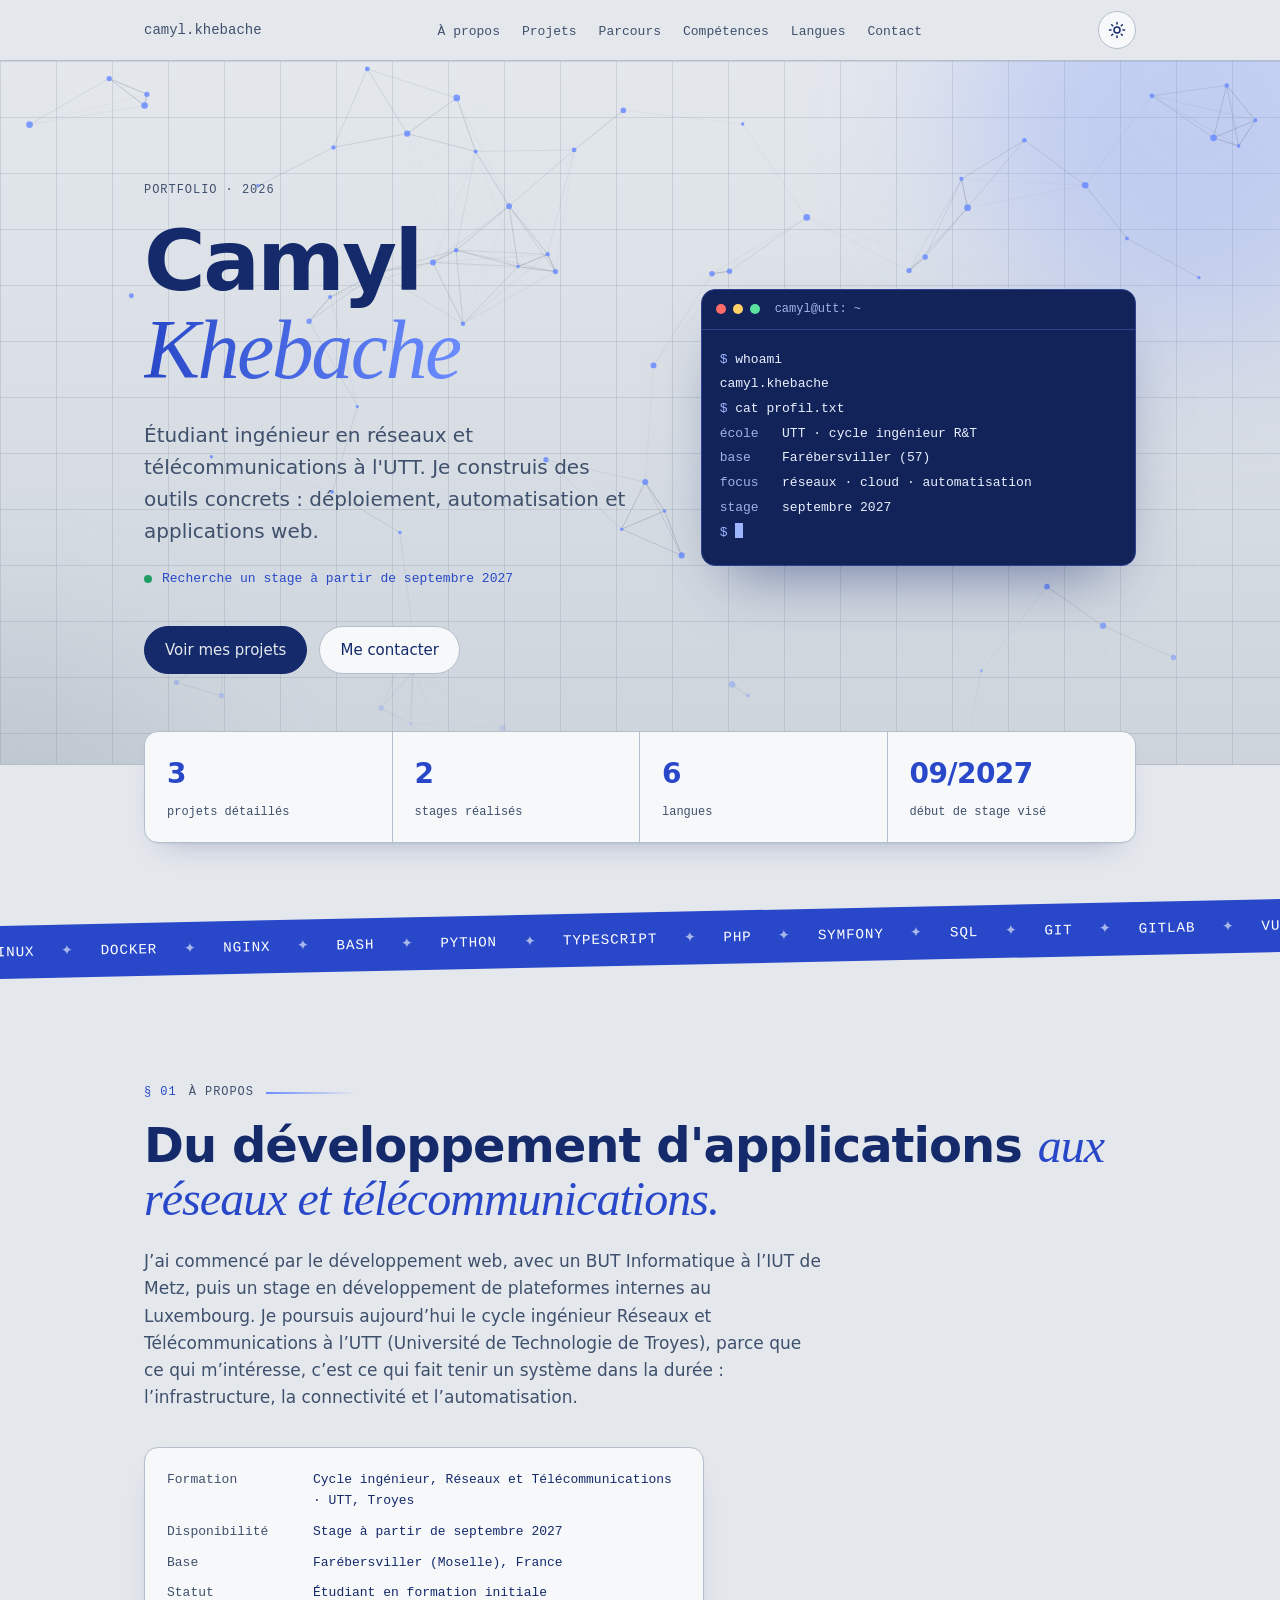
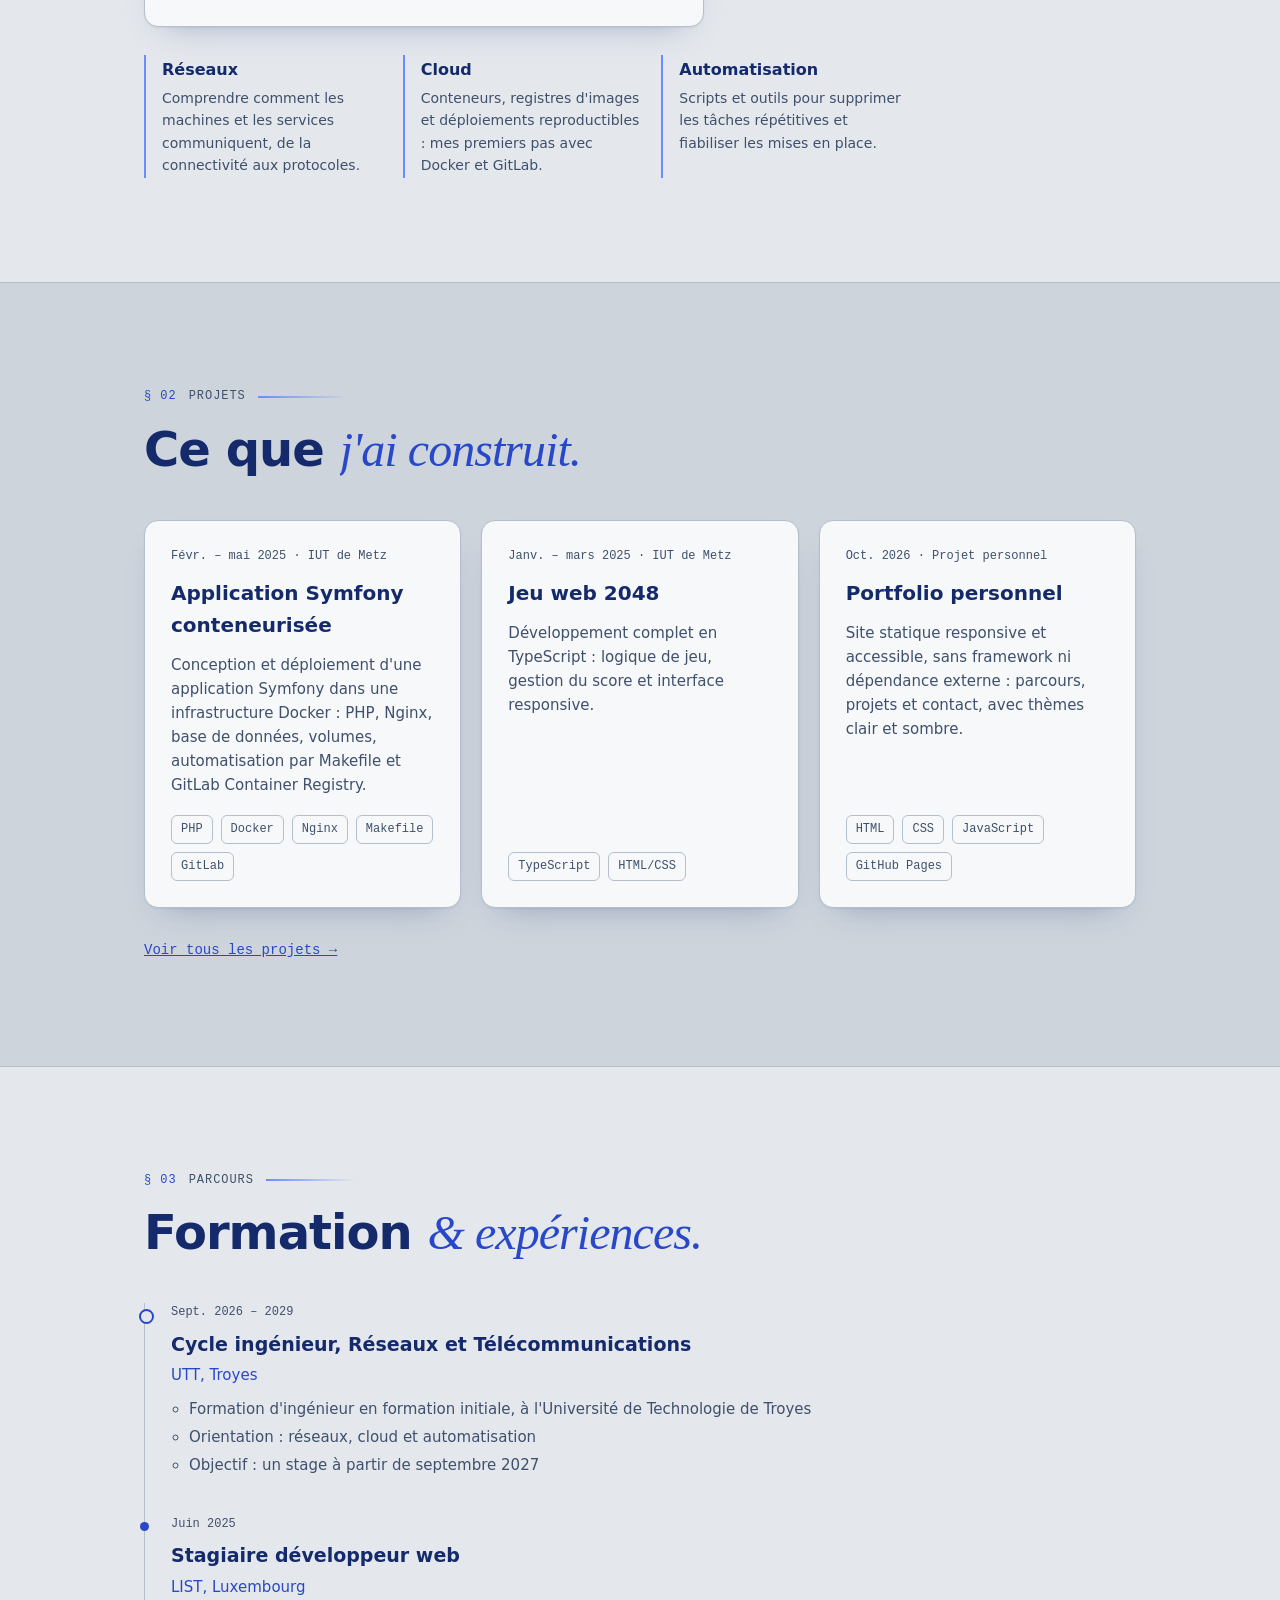
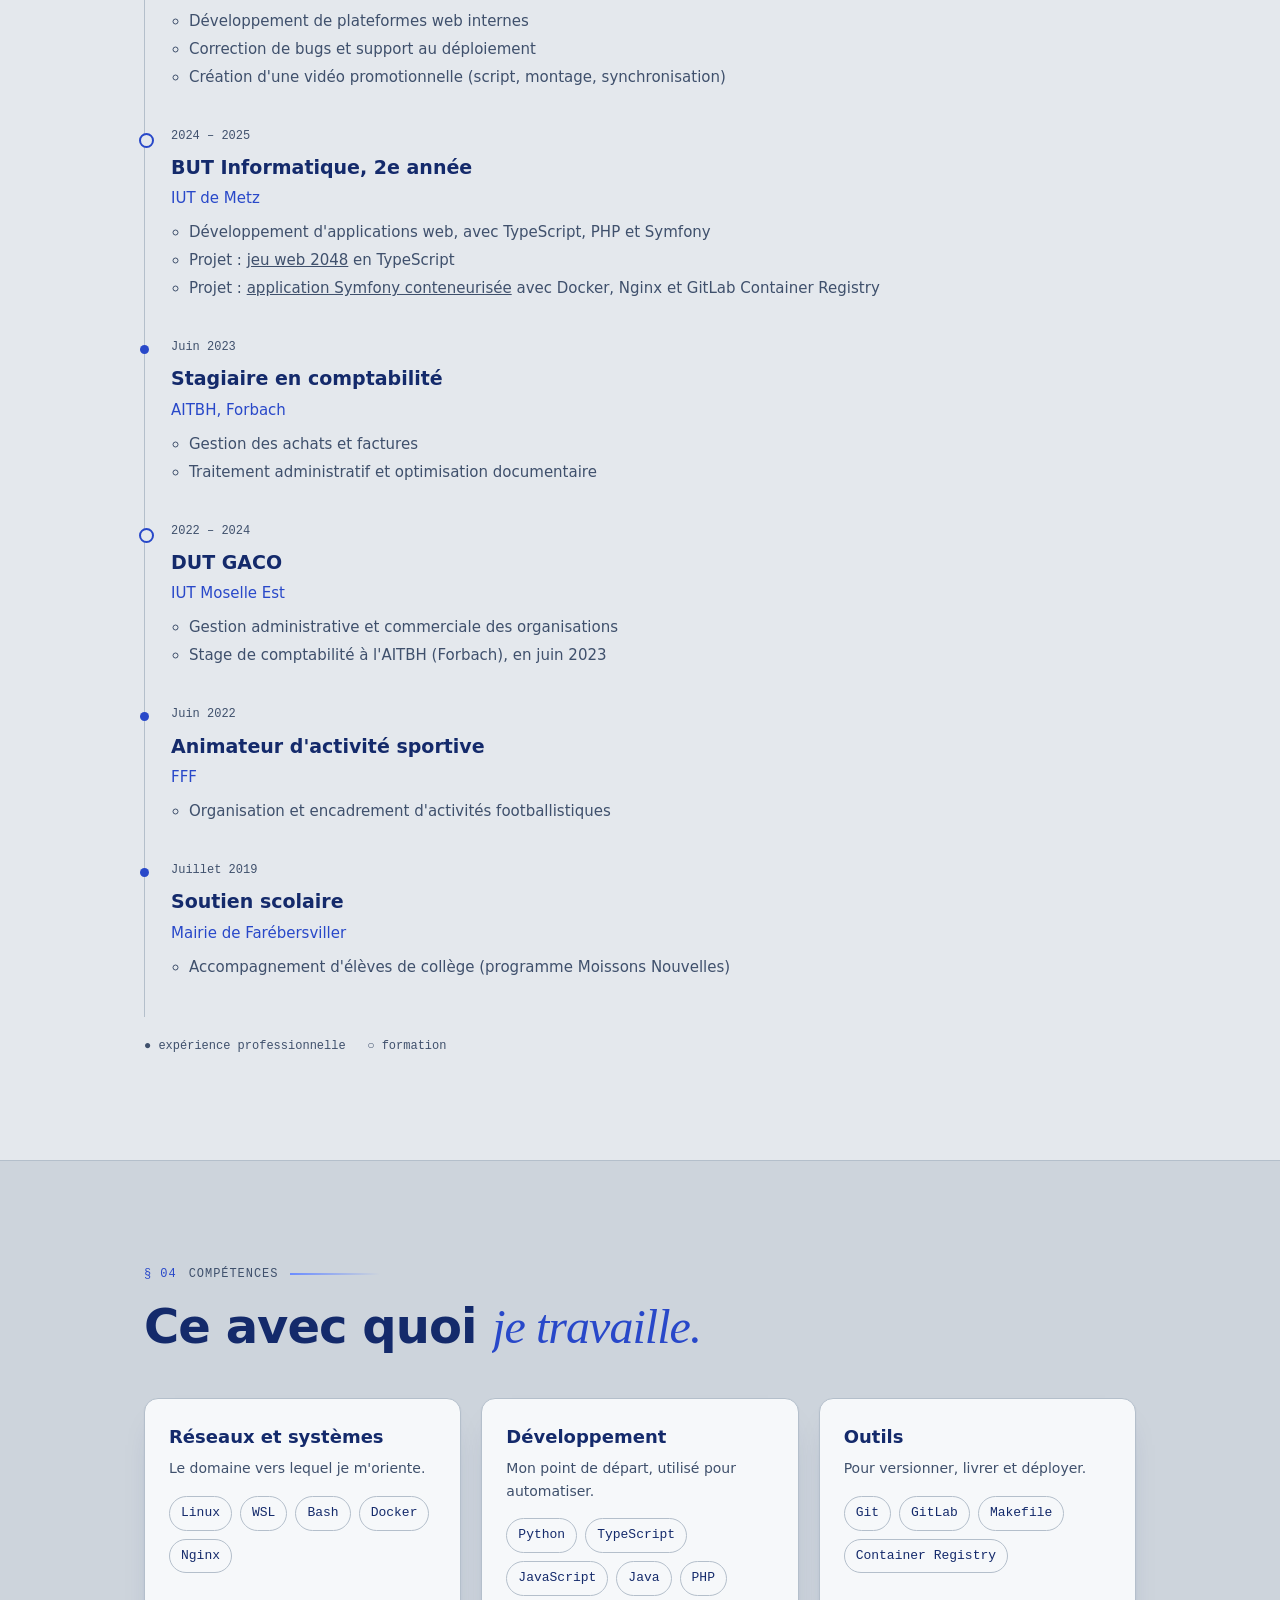
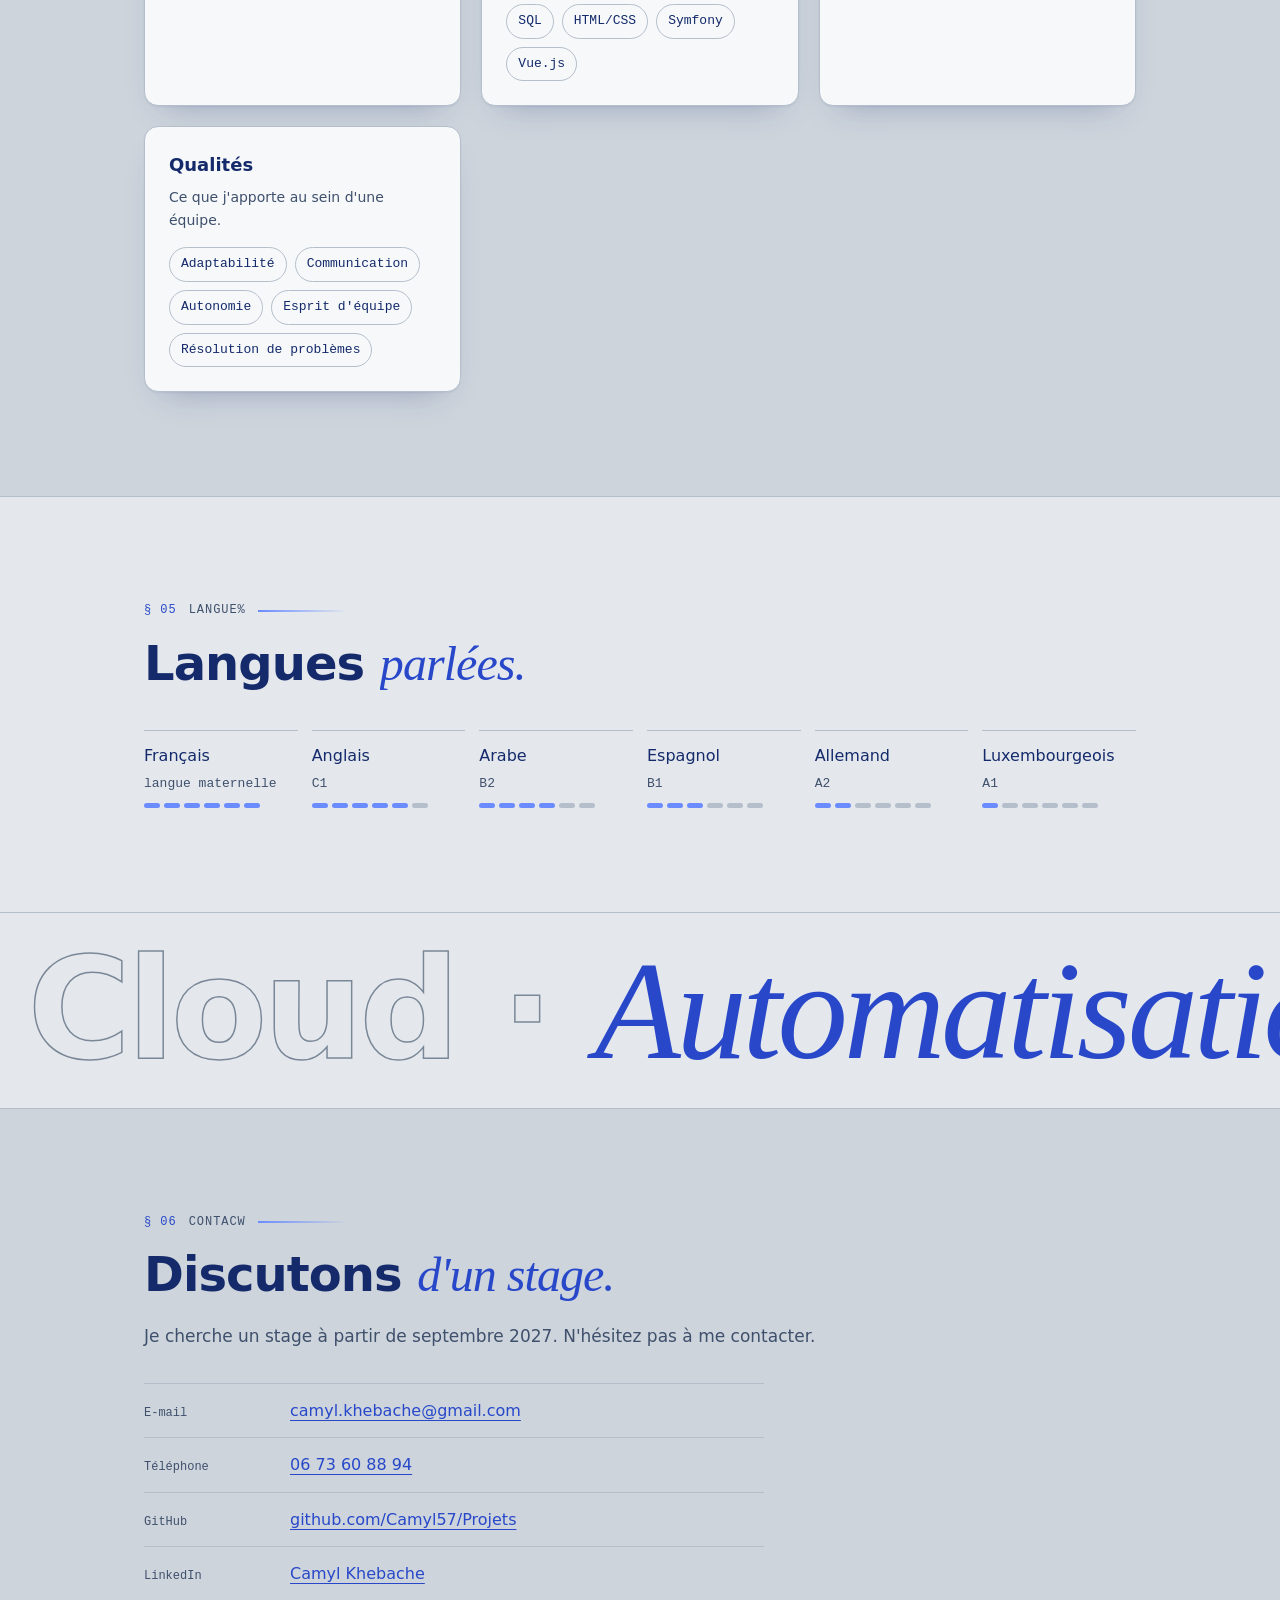
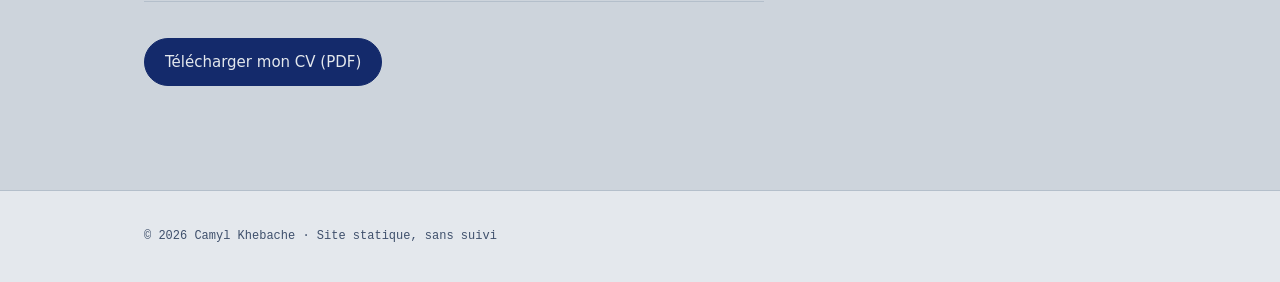
==== index.html @ 24b0dbfe "Frise complète (FFF, soutien scolaire), qualités, intitulé UTT unifié" ====
<!doctype html>
<html lang="fr">
<head>
<meta charset="utf-8">
<meta name="viewport" content="width=device-width, initial-scale=1">
<title>Camyl Khebache · Étudiant ingénieur Réseaux et Télécoms, stage 2027</title>
<meta name="description" content="Camyl Khebache, étudiant en cycle ingénieur Réseaux et Télécommunications à l'UTT (Troyes), ancien BUT Informatique. Projets, parcours et contact. Recherche un stage à partir de septembre 2027.">
<meta name="theme-color" content="#e4e8ed">
<meta name="color-scheme" content="light dark">
<link rel="icon" href="assets/img/favicon.svg" type="image/svg+xml">
<meta property="og:title" content="Camyl Khebache · Étudiant ingénieur Réseaux et Télécoms">
<meta property="og:description" content="Projets, parcours et contact. Recherche un stage à partir de septembre 2027.">
<meta property="og:type" content="website">
<script>try{var t=localStorage.getItem('theme');if(t)document.documentElement.dataset.theme=t}catch(e){}</script>
<link rel="stylesheet" href="assets/css/style.css">
<link rel="stylesheet" href="assets/css/animations.css">
<script src="assets/js/main.js" defer></script>
</head>
<body id="top">
<a class="skip" href="#contenu">Aller au contenu</a>
<div class="progress" aria-hidden="true"></div>

<header class="site-nav">
  <div class="wrap">
    <a class="brand" href="#top">camyl.khebache</a>
    <nav aria-label="Navigation principale">
      <ul class="menu" id="menu">
        <li><a href="#apropos">À propos</a></li>
        <li><a href="#projets">Projets</a></li>
        <li><a href="#parcours">Parcours</a></li>
        <li><a href="#competences">Compétences</a></li>
        <li><a href="#langues">Langues</a></li>
        <li><a href="#contact">Contact</a></li>
      </ul>
    </nav>
    <div class="nav-tools">
      <button class="theme-toggle" type="button" aria-label="Basculer entre thème clair et sombre" aria-pressed="false"><svg class="sun" viewBox="0 0 24 24" fill="none" stroke="currentColor" stroke-width="2" stroke-linecap="round" aria-hidden="true"><circle cx="12" cy="12" r="4"/><path d="M12 2v2M12 20v2M4.9 4.9l1.4 1.4M17.7 17.7l1.4 1.4M2 12h2M20 12h2M4.9 19.1l1.4-1.4M17.7 6.3l1.4-1.4"/></svg><svg class="moon" viewBox="0 0 24 24" fill="none" stroke="currentColor" stroke-width="2" stroke-linecap="round" stroke-linejoin="round" aria-hidden="true"><path d="M21 12.8A9 9 0 1 1 11.2 3a7 7 0 0 0 9.8 9.8z"/></svg></button>
      <button class="menu-toggle" type="button" aria-expanded="false" aria-controls="menu">Menu</button>
    </div>
  </div>
</header>

<main id="contenu">
<div class="hero">
  <canvas class="net" aria-hidden="true"></canvas>
  <div class="wrap hero-grid">
    <div class="hero-text">
      <p class="kicker">Portfolio · 2026</p>
      <h1>Camyl <em>Khebache</em></h1>
      <p class="lead">Étudiant ingénieur en réseaux et télécommunications à l'UTT. Je construis des outils concrets : déploiement, automatisation et applications web.</p>
      <p class="status"><span class="dot" aria-hidden="true"></span>Recherche un stage à partir de septembre 2027</p>
      <div class="actions">
        <a class="btn primary" href="#projets">Voir mes projets</a>
        <a class="btn" href="#contact">Me contacter</a>
      </div>
    </div>
    <div class="term" aria-hidden="true">
      <div class="term-bar"><i></i><i></i><i></i><span>camyl@utt: ~</span></div>
      <pre class="term-body"><span class="l" style="--i:0"><b>$</b> whoami</span>
<span class="l" style="--i:1">camyl.khebache</span>
<span class="l" style="--i:2"><b>$</b> cat profil.txt</span>
<span class="l" style="--i:3"><u>école</u>   UTT · cycle ingénieur R&amp;T</span>
<span class="l" style="--i:4"><u>base</u>    Farébersviller (57)</span>
<span class="l" style="--i:5"><u>focus</u>   réseaux · cloud · automatisation</span>
<span class="l" style="--i:6"><u>stage</u>   septembre 2027</span>
<span class="l" style="--i:7"><b>$</b> <span class="cursor"></span></span></pre>
    </div>
  </div>
</div>

<div class="wrap">
  <ul class="stats" aria-label="En chiffres">
    <li><strong data-count="3">3</strong><span>projets détaillés</span></li>
    <li><strong data-count="2">2</strong><span>stages réalisés</span></li>
    <li><strong data-count="6">6</strong><span>langues</span></li>
    <li><strong>09/2027</strong><span>début de stage visé</span></li>
  </ul>
</div>

<div class="marquee-wrap"><div class="marquee" aria-hidden="true"><div class="marquee-track"><div class="mq"><span>Linux</span><span>Docker</span><span>Nginx</span><span>Bash</span><span>Python</span><span>TypeScript</span><span>PHP</span><span>Symfony</span><span>SQL</span><span>Git</span><span>GitLab</span><span>Vue.js</span><span>Java</span></div><div class="mq"><span>Linux</span><span>Docker</span><span>Nginx</span><span>Bash</span><span>Python</span><span>TypeScript</span><span>PHP</span><span>Symfony</span><span>SQL</span><span>Git</span><span>GitLab</span><span>Vue.js</span><span>Java</span></div></div></div></div>

<section id="apropos" aria-labelledby="t-apropos">
  <div class="wrap">
    <div class="eyebrow">§ 01 <span>À propos</span></div>
    <h2 id="t-apropos">Du développement d'applications <em>aux réseaux et télécommunications.</em></h2>
    <div class="about-grid">
      <!-- Pour ajouter une photo : déposez assets/img/photo.jpg (format portrait 4:5). Elle apparaît d'elle-même. -->
      <figure class="portrait" hidden>
        <img id="photo" src="assets/img/photo.jpg" width="240" height="300" alt="Portrait de Camyl Khebache">
      </figure>
      <div>
        <p class="body">J’ai commencé par le développement web, avec un BUT Informatique à l’IUT de Metz, puis un stage en développement de plateformes internes au Luxembourg. Je poursuis aujourd’hui le cycle ingénieur Réseaux et Télécommunications à l’UTT (Université de Technologie de Troyes), parce que ce qui m’intéresse, c’est ce qui fait tenir un système dans la durée : l’infrastructure, la connectivité et l’automatisation.</p>
        <div class="card">
          <dl class="kv">
            <dt>Formation</dt><dd>Cycle ingénieur, Réseaux et Télécommunications · UTT, Troyes</dd>
            <dt>Disponibilité</dt><dd>Stage à partir de septembre 2027</dd>
            <dt>Base</dt><dd>Farébersviller (Moselle), France</dd>
            <dt>Statut</dt><dd>Étudiant en formation initiale</dd>
          </dl>
        </div>
        <div class="focus">
          <div><h3>Réseaux</h3><p>Comprendre comment les machines et les services communiquent, de la connectivité aux protocoles.</p></div>
          <div><h3>Cloud</h3><p>Conteneurs, registres d'images et déploiements reproductibles : mes premiers pas avec Docker et GitLab.</p></div>
          <div><h3>Automatisation</h3><p>Scripts et outils pour supprimer les tâches répétitives et fiabiliser les mises en place.</p></div>
        </div>
      </div>
    </div>
  </div>
</section>

<section id="projets" class="alt" aria-labelledby="t-projets">
  <div class="wrap">
    <div class="eyebrow">§ 02 <span>Projets</span></div>
    <h2 id="t-projets">Ce que <em>j'ai construit.</em></h2>
    <div class="grid">
      <article class="project">
        <div class="period">Févr. – mai 2025 · IUT de Metz</div>
        <h3><a href="projets/symfony-docker.html">Application Symfony conteneurisée</a></h3>
        <p>Conception et déploiement d'une application Symfony dans une infrastructure Docker : PHP, Nginx, base de données, volumes, automatisation par Makefile et GitLab Container Registry.</p>
        <ul class="tags" aria-label="Technologies"><li>PHP</li><li>Docker</li><li>Nginx</li><li>Makefile</li><li>GitLab</li></ul>
      </article>
      <article class="project">
        <div class="period">Janv. – mars 2025 · IUT de Metz</div>
        <h3><a href="projets/jeu-2048.html">Jeu web 2048</a></h3>
        <p>Développement complet en TypeScript : logique de jeu, gestion du score et interface responsive.</p>
        <ul class="tags" aria-label="Technologies"><li>TypeScript</li><li>HTML/CSS</li></ul>
      </article>
      <article class="project">
        <div class="period">Oct. 2026 · Projet personnel</div>
        <h3><a href="projets/portfolio.html">Portfolio personnel</a></h3>
        <p>Site statique responsive et accessible, sans framework ni dépendance externe : parcours, projets et contact, avec thèmes clair et sombre.</p>
        <ul class="tags" aria-label="Technologies"><li>HTML</li><li>CSS</li><li>JavaScript</li><li>GitHub Pages</li></ul>
      </article>
    </div>
    <p class="more"><a href="projets/index.html">Voir tous les projets →</a></p>
  </div>
</section>

<section id="parcours" aria-labelledby="t-parcours">
  <div class="wrap">
    <div class="eyebrow">§ 03 <span>Parcours</span></div>
    <h2 id="t-parcours">Formation <em>&amp; expériences.</em></h2>
    <ol class="timeline">
      <li class="item edu">
        <div class="when">Sept. 2026 – 2029</div>
        <h3>Cycle ingénieur, Réseaux et Télécommunications</h3>
        <div class="where">UTT, Troyes</div>
        <ul>
          <li>Formation d'ingénieur en formation initiale, à l'Université de Technologie de Troyes</li>
          <li>Orientation : réseaux, cloud et automatisation</li>
          <li>Objectif : un stage à partir de septembre 2027</li>
        </ul>
      </li>
      <li class="item">
        <div class="when">Juin 2025</div>
        <h3>Stagiaire développeur web</h3>
        <div class="where">LIST, Luxembourg</div>
        <ul>
          <li>Développement de plateformes web internes</li>
          <li>Correction de bugs et support au déploiement</li>
          <li>Création d'une vidéo promotionnelle (script, montage, synchronisation)</li>
        </ul>
      </li>
      <li class="item edu">
        <div class="when">2024 – 2025</div>
        <h3>BUT Informatique, 2e année</h3>
        <div class="where">IUT de Metz</div>
        <ul>
          <li>Développement d'applications web, avec TypeScript, PHP et Symfony</li>
          <li>Projet : <a href="projets/jeu-2048.html">jeu web 2048</a> en TypeScript</li>
          <li>Projet : <a href="projets/symfony-docker.html">application Symfony conteneurisée</a> avec Docker, Nginx et GitLab Container Registry</li>
        </ul>
      </li>
      <li class="item">
        <div class="when">Juin 2023</div>
        <h3>Stagiaire en comptabilité</h3>
        <div class="where">AITBH, Forbach</div>
        <ul>
          <li>Gestion des achats et factures</li>
          <li>Traitement administratif et optimisation documentaire</li>
        </ul>
      </li>
      <li class="item edu">
        <div class="when">2022 – 2024</div>
        <h3>DUT GACO</h3>
        <div class="where">IUT Moselle Est</div>
        <ul>
          <li>Gestion administrative et commerciale des organisations</li>
          <li>Stage de comptabilité à l'AITBH (Forbach), en juin 2023</li>
        </ul>
      </li>
      <li class="item">
        <div class="when">Juin 2022</div>
        <h3>Animateur d'activité sportive</h3>
        <div class="where">FFF</div>
        <ul>
          <li>Organisation et encadrement d'activités footballistiques</li>
        </ul>
      </li>
      <li class="item">
        <div class="when">Juillet 2019</div>
        <h3>Soutien scolaire</h3>
        <div class="where">Mairie de Farébersviller</div>
        <ul>
          <li>Accompagnement d'élèves de collège (programme Moissons Nouvelles)</li>
        </ul>
      </li>
    </ol>
    <p class="legend">● expérience professionnelle &nbsp; ○ formation</p>
  </div>
</section>

<section id="competences" class="alt" aria-labelledby="t-competences">
  <div class="wrap">
    <div class="eyebrow">§ 04 <span>Compétences</span></div>
    <h2 id="t-competences">Ce avec quoi <em>je travaille.</em></h2>
    <div class="skill-groups">
      <div class="skill-group">
        <h3>Réseaux et systèmes</h3>
        <p>Le domaine vers lequel je m'oriente.</p>
        <ul class="tags"><li>Linux</li><li>WSL</li><li>Bash</li><li>Docker</li><li>Nginx</li></ul>
      </div>
      <div class="skill-group">
        <h3>Développement</h3>
        <p>Mon point de départ, utilisé pour automatiser.</p>
        <ul class="tags"><li>Python</li><li>TypeScript</li><li>JavaScript</li><li>Java</li><li>PHP</li><li>SQL</li><li>HTML/CSS</li><li>Symfony</li><li>Vue.js</li></ul>
      </div>
      <div class="skill-group">
        <h3>Outils</h3>
        <p>Pour versionner, livrer et déployer.</p>
        <ul class="tags"><li>Git</li><li>GitLab</li><li>Makefile</li><li>Container Registry</li></ul>
      </div>
      <div class="skill-group">
        <h3>Qualités</h3>
        <p>Ce que j'apporte au sein d'une équipe.</p>
        <ul class="tags"><li>Adaptabilité</li><li>Communication</li><li>Autonomie</li><li>Esprit d'équipe</li><li>Résolution de problèmes</li></ul>
      </div>
    </div>
  </div>
</section>

<section id="langues" aria-labelledby="t-langues">
  <div class="wrap">
    <div class="eyebrow">§ 05 <span>Langues</span></div>
    <h2 id="t-langues">Langues <em>parlées.</em></h2>
    <ul class="langs">
      <li><strong>Français</strong><small>langue maternelle</small><span class="dots" aria-hidden="true"><i class="on"></i><i class="on"></i><i class="on"></i><i class="on"></i><i class="on"></i><i class="on"></i></span></li>
      <li><strong>Anglais</strong><small>C1</small><span class="dots" aria-hidden="true"><i class="on"></i><i class="on"></i><i class="on"></i><i class="on"></i><i class="on"></i><i></i></span></li>
      <li><strong>Arabe</strong><small>B2</small><span class="dots" aria-hidden="true"><i class="on"></i><i class="on"></i><i class="on"></i><i class="on"></i><i></i><i></i></span></li>
      <li><strong>Espagnol</strong><small>B1</small><span class="dots" aria-hidden="true"><i class="on"></i><i class="on"></i><i class="on"></i><i></i><i></i><i></i></span></li>
      <li><strong>Allemand</strong><small>A2</small><span class="dots" aria-hidden="true"><i class="on"></i><i class="on"></i><i></i><i></i><i></i><i></i></span></li>
      <li><strong>Luxembourgeois</strong><small>A1</small><span class="dots" aria-hidden="true"><i class="on"></i><i></i><i></i><i></i><i></i><i></i></span></li>
    </ul>
  </div>
</section>

<div class="bigtext" aria-hidden="true"><p>Réseaux · Cloud · <em>Automatisation</em> · Réseaux · Cloud · <em>Automatisation</em></p></div>

<section id="contact" class="alt" aria-labelledby="t-contact">
  <div class="wrap">
    <div class="eyebrow">§ 06 <span>Contact</span></div>
    <h2 id="t-contact">Discutons <em>d'un stage.</em></h2>
    <p class="body">Je cherche un stage à partir de septembre 2027. N'hésitez pas à me contacter.</p>
    <ul class="contact-list">
      <li><span class="label">E-mail</span><a href="mailto:camyl.khebache@gmail.com">camyl.khebache@gmail.com</a></li>
      <li><span class="label">Téléphone</span><a href="tel:+33673608894">06 73 60 88 94</a></li>
      <li><span class="label">GitHub</span><a href="https://github.com/Camyl57/Projets" target="_blank" rel="noopener">github.com/Camyl57/Projets</a></li>
      <li><span class="label">LinkedIn</span><a href="https://www.linkedin.com/in/camyl-khebache-8961a1247/" target="_blank" rel="noopener">Camyl Khebache</a></li>
    </ul>
    <div class="actions">
      <a class="btn primary" href="assets/cv/CV-Camyl-Khebache.pdf" download>Télécharger mon CV (PDF)</a>
    </div>
  </div>
</section>
</main>

<footer>
  <div class="wrap">© 2026 Camyl Khebache · Site statique, sans suivi</div>
</footer>
</body>
</html>
---- assets/css/style.css ----
:root {
  --bg: #e4e8ed;
  --bg-2: #cdd4dc;
  --card: #f6f8fa;
  --line: #b4bfcb;
  --text: #142a6b;
  --muted: #3f506c;
  --accent: #2848c9;
  --accent-2: #6b8cff;
  --dolphin: #7a8797;
  --grid: rgba(110,124,142,.2);
  --on-accent: #ffffff;
  --band-bg: #2848c9;
  --band-ink: #ffffff;
  --shadow: 0 1px 2px rgba(20,42,107,.06), 0 16px 32px -20px rgba(20,42,107,.35);
  --nav-bg: rgba(228,232,237,.9);
  --serif: "Iowan Old Style", "Palatino Linotype", Georgia, serif;
  --sans: "Inter", "Segoe UI", system-ui, -apple-system, sans-serif;
  --mono: "JetBrains Mono", "Cascadia Code", Consolas, monospace;
  --gutter: 16px;
  color-scheme: light;
}
:root[data-theme="dark"] {
  --bg: #0d0e11;
  --bg-2: #14161b;
  --card: #16181d;
  --line: #2a2e38;
  --text: #f2f3f5;
  --muted: #9aa0ad;
  --accent: #8da8ff;
  --accent-2: #6f8ff5;
  --dolphin: #8a96a3;
  --grid: rgba(255,255,255,.04);
  --on-accent: #0d0e11;
  --band-bg: #8da8ff;
  --band-ink: #0d0e11;
  --shadow: none;
  --nav-bg: rgba(13,14,17,.9);
  color-scheme: dark;
}
* { box-sizing: border-box; margin: 0; padding: 0; }
html { scroll-behavior: smooth; scroll-padding-top: 72px; -webkit-text-size-adjust: 100%; }
body {
  background: var(--bg); color: var(--text); font-family: var(--sans);
  line-height: 1.6; overflow-x: hidden; -webkit-font-smoothing: antialiased;
}
img, svg { max-width: 100%; display: block; }
a { color: inherit; }
:focus-visible { outline: 2px solid var(--accent); outline-offset: 3px; border-radius: 4px; }
.wrap { max-width: 1040px; margin: 0 auto; padding: 0 var(--gutter); }
@media (min-width: 720px) { .wrap { padding: 0 24px; } }

.skip {
  position: absolute; left: var(--gutter); top: -60px; z-index: 30;
  background: var(--text); color: var(--bg); padding: 8px 14px; border-radius: 8px; text-decoration: none;
}
.skip:focus { top: 8px; }

/* Navigation */
.site-nav {
  position: sticky; top: 0; z-index: 20;
  background: var(--nav-bg); backdrop-filter: blur(10px);
  border-bottom: 1px solid var(--line);
}
.site-nav .wrap { display: flex; justify-content: space-between; align-items: center; min-height: 60px; flex-wrap: wrap; }
.brand { font-family: var(--mono); font-size: 14px; color: var(--muted); text-decoration: none; }
.brand:hover { color: var(--text); }
.menu { display: flex; gap: 22px; list-style: none; }
.menu a { font-family: var(--mono); font-size: 13px; text-decoration: none; color: var(--muted); padding: 6px 0; }
.menu a:hover, .menu a[aria-current="page"] { color: var(--text); }
.menu-toggle {
  display: none; background: none; border: 1px solid var(--line); color: var(--text);
  font-family: var(--mono); font-size: 13px; padding: 8px 14px; border-radius: 999px; cursor: pointer;
}
@media (max-width: 800px) {
  .js .menu-toggle { display: inline-block; margin-left: auto; }
  .site-nav nav { flex-basis: 100%; }
  .menu { flex-direction: column; gap: 0; width: 100%; padding-bottom: 8px; }
  .js .menu { display: none; }
  .js .menu.open { display: flex; }
  .menu a { display: block; padding: 12px 0; border-top: 1px solid var(--line); font-size: 14px; }
  .site-nav .wrap { padding-top: 6px; }
}

/* Boutons */
.btn {
  display: inline-block; padding: 11px 20px; border-radius: 999px;
  border: 1px solid var(--line); font-size: 15px; text-decoration: none;
  transition: border-color .2s, background .2s; overflow-wrap: anywhere;
}
.btn:hover { border-color: var(--accent); background: var(--bg-2); }
.btn.primary { background: var(--text); color: var(--bg); border-color: var(--text); }
.btn.primary:hover { background: var(--accent); border-color: var(--accent); }
.actions { margin-top: 36px; display: flex; gap: 12px; flex-wrap: wrap; }

/* Hero */
.hero { padding: 72px 0 64px; border-bottom: 1px solid var(--line); }
@media (min-width: 720px) { .hero { padding: 120px 0 90px; } }
.hero h1 { font-size: clamp(42px, 9vw, 84px); font-weight: 600; letter-spacing: -0.03em; line-height: 1.04; }
h1 em, h2 em { font-family: var(--serif); font-weight: 400; color: var(--accent); }
.lead { margin-top: 26px; font-size: clamp(17px, 2.4vw, 20px); color: var(--muted); max-width: 640px; }
.status { margin-top: 22px; font-family: var(--mono); font-size: 13px; color: var(--accent); }

/* Sections */
section { padding: 72px 0; border-bottom: 1px solid var(--line); }
@media (min-width: 720px) { section { padding: 104px 0; } }
section.alt { background: var(--bg-2); }
.eyebrow { font-family: var(--mono); font-size: 12px; color: var(--accent); letter-spacing: .08em; text-transform: uppercase; }
.eyebrow span { color: var(--muted); margin-left: 10px; }
h2 { font-size: clamp(30px, 5vw, 48px); font-weight: 600; letter-spacing: -0.02em; margin: 16px 0 22px; line-height: 1.12; }
h3 { overflow-wrap: anywhere; }
.body { color: var(--muted); font-size: 17px; max-width: 680px; }
.body + .body { margin-top: 14px; }

/* À propos */
.about-grid { display: grid; gap: 40px; grid-template-columns: 1fr; }
.portrait { border: 1px solid var(--line); border-radius: 14px; overflow: hidden; background: var(--bg-2); aspect-ratio: 4 / 5; max-width: 240px; }
.portrait[hidden] { display: none; }
.portrait img { width: 100%; height: 100%; object-fit: cover; }
@media (min-width: 820px) { .about-grid.has-photo { grid-template-columns: 240px 1fr; align-items: start; } }
.card { border: 1px solid var(--line); border-radius: 14px; background: var(--bg-2); padding: 22px; margin-top: 36px; max-width: 560px; }
.kv { display: grid; grid-template-columns: 1fr; gap: 2px 16px; font-family: var(--mono); font-size: 13px; }
.kv dt { color: var(--muted); margin-top: 10px; }
.kv dt:first-child { margin-top: 0; }
.kv dd { color: var(--text); overflow-wrap: anywhere; }
@media (min-width: 560px) {
  .kv { grid-template-columns: 130px 1fr; gap: 10px 16px; }
  .kv dt, .kv dt:first-child { margin-top: 0; }
}

/* Projets */
.grid { display: grid; grid-template-columns: repeat(auto-fit, minmax(min(100%, 300px), 1fr)); gap: 20px; margin-top: 44px; }
.project {
  position: relative; display: flex; flex-direction: column; border: 1px solid var(--line); border-radius: 14px;
  background: var(--bg-2); padding: 26px; transition: border-color .25s, transform .25s;
}
section.alt .project { background: var(--bg); }
.project:hover, .project:focus-within { border-color: var(--accent); transform: translateY(-3px); }
.period { font-family: var(--mono); font-size: 12px; color: var(--muted); }
.project h3 { font-size: 20px; font-weight: 600; margin: 10px 0 12px; }
.project h3 a { text-decoration: none; }
.project h3 a::after { content: ""; position: absolute; inset: 0; }
.project p { color: var(--muted); font-size: 15px; }
.tags { margin-top: 18px; display: flex; flex-wrap: wrap; gap: 8px; list-style: none; }
.project .tags { margin-top: auto; padding-top: 18px; }
.tags li {
  font-family: var(--mono); font-size: 12px; padding: 4px 9px;
  border: 1px solid var(--line); border-radius: 6px; color: var(--muted);
}
.more { margin-top: 28px; }
.more a { font-family: var(--mono); font-size: 14px; color: var(--accent); }

/* Frise */
.timeline { margin-top: 44px; border-left: 1px solid var(--line); padding-left: 26px; list-style: none; }
.item { position: relative; padding-bottom: 34px; }
.item::before { content: ""; position: absolute; left: -31px; top: 7px; width: 9px; height: 9px; border-radius: 50%; background: var(--accent); }
.item.edu::before { background: var(--bg); border: 2px solid var(--accent); width: 11px; height: 11px; left: -32px; top: 6px; }
section.alt .item.edu::before { background: var(--bg-2); }
.item .when { font-family: var(--mono); font-size: 12px; color: var(--muted); }
.item h3 { font-size: 19px; font-weight: 600; margin: 6px 0 4px; }
.item .where { color: var(--accent); font-size: 15px; }
.item ul { margin-top: 10px; padding-left: 18px; color: var(--muted); font-size: 15px; }
.item li { margin-bottom: 4px; }
.legend { margin-top: 20px; font-family: var(--mono); font-size: 12px; color: var(--muted); }
.others { margin-top: 10px; border-top: 1px solid var(--line); padding-top: 28px; }
.others h3 { font-family: var(--mono); font-size: 13px; font-weight: 400; color: var(--muted); margin-bottom: 14px; }
.others ul { list-style: none; display: grid; gap: 10px; }
.others li strong { font-weight: 600; }
.others li span { color: var(--muted); }

/* Compétences */
.skill-groups { display: grid; gap: 20px; grid-template-columns: repeat(auto-fit, minmax(min(100%, 290px), 1fr)); margin-top: 44px; }
.skill-group { border: 1px solid var(--line); border-radius: 14px; background: var(--bg-2); padding: 24px; }
section.alt .skill-group { background: var(--bg); }
.skill-group h3 { font-size: 18px; font-weight: 600; }
.skill-group p { color: var(--muted); font-size: 14px; margin: 6px 0 16px; }
.skill-group .tags { margin-top: 0; }
.skill-group .tags li { color: var(--text); font-size: 13px; padding: 6px 11px; border-radius: 999px; }

/* Langues */
.langs { display: grid; grid-template-columns: repeat(auto-fit, minmax(min(100%, 150px), 1fr)); gap: 14px; margin-top: 40px; list-style: none; }
.langs li { border-top: 1px solid var(--line); padding-top: 12px; }
.langs strong { display: block; font-weight: 500; }
.langs small { font-family: var(--mono); font-size: 13px; color: var(--muted); }

/* Contact */
.contact-list { margin-top: 32px; max-width: 620px; list-style: none; border-top: 1px solid var(--line); }
.contact-list li { display: grid; grid-template-columns: 1fr; gap: 2px; padding: 14px 0; border-bottom: 1px solid var(--line); }
.contact-list .label { font-family: var(--mono); font-size: 12px; color: var(--muted); }
.contact-list a { text-decoration-color: var(--accent); text-underline-offset: 4px; overflow-wrap: anywhere; }
.contact-list a:hover { color: var(--accent); }
@media (min-width: 560px) { .contact-list li { grid-template-columns: 130px 1fr; align-items: baseline; gap: 16px; } }

/* Pages projet */
.page-head { padding: 56px 0 44px; border-bottom: 1px solid var(--line); }
@media (min-width: 720px) { .page-head { padding: 88px 0 60px; } }
.page-head h1 { font-size: clamp(34px, 7vw, 60px); font-weight: 600; letter-spacing: -0.03em; line-height: 1.08; margin: 14px 0 18px; overflow-wrap: anywhere; }
.crumbs { font-family: var(--mono); font-size: 13px; color: var(--muted); }
.crumbs a { color: var(--accent); }
.detail { padding: 56px 0 72px; border-bottom: 1px solid var(--line); }
.detail section { padding: 0; border: 0; margin-bottom: 44px; }
.detail h2 { font-size: 24px; margin: 0 0 12px; letter-spacing: -0.01em; }
.detail p, .detail li { color: var(--muted); font-size: 17px; max-width: 680px; }
.detail p + p { margin-top: 12px; }
.detail ul.points { padding-left: 20px; display: grid; gap: 8px; }
.detail .tags { margin-top: 0; }
.detail .tags li { color: var(--text); font-size: 13px; }
.pager { display: flex; justify-content: space-between; gap: 16px; flex-wrap: wrap; font-family: var(--mono); font-size: 14px; }
.pager a { color: var(--accent); }

footer { padding: 36px 0; font-family: var(--mono); font-size: 12px; color: var(--muted); }

@media (prefers-reduced-motion: reduce) {
  html { scroll-behavior: auto; }
  * { transition: none !important; }
}
---- assets/css/animations.css ----
/* Thème, effets et animations. Tout est coupé si l'utilisateur demande moins de mouvement. */
@view-transition { navigation: auto; }
::view-transition-old(root), ::view-transition-new(root) { animation-duration: .25s; }
body { transition: background-color .35s, color .35s; }

/* Cartes : surface claire + ombre douce */
.project, .skill-group, .card, .stats, section.alt .project, section.alt .skill-group { background: var(--card); box-shadow: var(--shadow); }
section.alt { background: var(--bg-2); }
.tags li { background: transparent; }

/* Barre de progression */
.progress { position: fixed; top: 0; left: 0; right: 0; height: 3px; z-index: 40; transform: scaleX(0); transform-origin: 0 50%;
  background: linear-gradient(90deg, var(--accent-2), var(--accent)); }

/* Navigation : outils */
.nav-tools { display: flex; gap: 8px; align-items: center; order: 3; }
.site-nav nav { order: 2; }
.brand { order: 1; }
.theme-toggle { display: none; width: 38px; height: 38px; align-items: center; justify-content: center; border: 1px solid var(--line);
  border-radius: 50%; background: var(--card); color: var(--text); cursor: pointer; transition: border-color .2s, transform .3s; }
.js .theme-toggle { display: inline-flex; }
.theme-toggle:hover { border-color: var(--accent); transform: rotate(18deg); }
.theme-toggle svg { width: 18px; height: 18px; }
.theme-toggle .moon { display: none; }
:root[data-theme="dark"] .theme-toggle .sun { display: none; }
:root[data-theme="dark"] .theme-toggle .moon { display: block; }
.menu-toggle { background: var(--card); }
@media (max-width: 800px) {
  .nav-tools { order: 2; margin-left: auto; }
  .site-nav nav { order: 3; flex-basis: 100%; }
  .js .menu-toggle { margin-left: 0; }
}
.site-nav .wrap > * { animation: drop .7s cubic-bezier(.2,.7,.2,1) backwards; }
@keyframes drop { from { opacity: 0; transform: translateY(-10px); } }

/* Hero */
.hero { position: relative; overflow: hidden; background: linear-gradient(180deg, var(--bg) 0%, var(--bg-2) 100%); }
.net { position: absolute; inset: 0; width: 100%; height: 100%; z-index: 0; pointer-events: none;
  -webkit-mask-image: linear-gradient(#000 75%, transparent); mask-image: linear-gradient(#000 75%, transparent); }
.hero::before, .hero::after {
  content: ""; position: absolute; border-radius: 50%; pointer-events: none; filter: blur(80px); opacity: .28;
  background: var(--accent-2); width: 460px; height: 460px; animation: float 14s ease-in-out infinite alternate;
  translate: 0 calc(var(--sy, 0) * 0.14px);
}
.hero::before { top: -180px; right: -140px; }
.hero::after { bottom: -260px; left: -180px; width: 380px; height: 380px; opacity: .18; background: var(--dolphin); animation-duration: 18s; animation-direction: alternate-reverse; }
@keyframes float { to { transform: translate(-50px, 40px) scale(1.12); } }
.hero-grid { position: relative; z-index: 1; display: grid; gap: 44px; grid-template-columns: 1fr; align-items: center; }
@media (min-width: 900px) { .hero-grid { grid-template-columns: 1.15fr 1fr; gap: 56px; } }
.kicker { font-family: var(--mono); font-size: 12px; letter-spacing: .08em; text-transform: uppercase; color: var(--muted); margin-bottom: 18px; }
.status { display: flex; align-items: center; gap: 10px; }
.dot { width: 8px; height: 8px; border-radius: 50%; background: #1f9d63; box-shadow: 0 0 0 0 rgba(31,157,99,.55); animation: ping 2.4s ease-out infinite; flex: none; }
@keyframes ping { 70% { box-shadow: 0 0 0 10px rgba(31,157,99,0); } 100% { box-shadow: 0 0 0 0 rgba(31,157,99,0); } }

.hero-text > * { animation: rise .8s cubic-bezier(.2,.7,.2,1) both; }
.hero-text > h1 { animation: none; }
.hero-text > :nth-child(2) { animation-delay: .08s; }
.hero-text > :nth-child(3) { animation-delay: .16s; }
.hero-text > :nth-child(4) { animation-delay: .32s; }
.hero-text > :nth-child(5) { animation-delay: .44s; }
@keyframes rise { from { opacity: 0; transform: translateY(22px); } }

/* Titres : mots qui montent */
.w { display: inline-block; overflow: hidden; vertical-align: top; padding: 0 .08em .14em 0; margin: 0 -.08em -.14em 0; }
.js .split .wi { display: inline-block; transform: translateY(115%); transition: transform .85s cubic-bezier(.2,.7,.2,1) calc(var(--wi) * 70ms); }
.js .split.in .wi { transform: none; }

/* Terminal décoratif (toujours sombre) */
.term { border-radius: 14px; color: var(--text); overflow: hidden; border: 1px solid;
   animation: rise .9s .3s cubic-bezier(.2,.7,.2,1) both; }
.term-bar { display: flex; align-items: center; gap: 7px; padding: 10px 14px; border-bottom: 1px solid var(--line); font-family: var(--mono); font-size: 12px; color: var(--muted); }
.term-bar i { width: 10px; height: 10px; border-radius: 50%; background: var(--line); }
.term-bar i:nth-child(1) { background: #ff6b6b; } .term-bar i:nth-child(2) { background: #ffd166; } .term-bar i:nth-child(3) { background: #5be3a0; }
.term-bar span { margin-left: 8px; }
.term-body { font-family: var(--mono); font-size: 13px; line-height: 1.9; padding: 18px 18px 20px; overflow-x: auto; white-space: normal; }
.term-body b { color: var(--accent); font-weight: 400; }
.term-body u { text-decoration: none; color: var(--muted); }
.term-body .l { display: block; white-space: pre; opacity: 0; animation: line .01s forwards; animation-delay: calc(.7s + var(--i) * .22s); }
@keyframes line { to { opacity: 1; } }
.cursor { display: inline-block; width: 8px; height: 15px; vertical-align: -2px; background: var(--accent); animation: blink 1s steps(1) infinite; }
@keyframes blink { 50% { opacity: 0; } }
@media (max-width: 420px) { .term-body { font-size: 11.5px; padding: 16px 12px; } }

/* Chiffres */
.stats { list-style: none; display: grid; grid-template-columns: repeat(2, 1fr); border: 1px solid var(--line); border-radius: 14px; margin-top: -34px; position: relative; z-index: 2; overflow: hidden; }
@media (min-width: 720px) { .stats { grid-template-columns: repeat(4, 1fr); } }
.stats li { padding: 20px 22px; border-right: 1px solid var(--line); border-bottom: 1px solid var(--line); }
.stats li:nth-child(2n) { border-right: 0; }
.stats li:nth-last-child(-n+2) { border-bottom: 0; }
@media (min-width: 720px) { .stats li, .stats li:nth-child(2n) { border-right: 1px solid var(--line); border-bottom: 0; } .stats li:last-child { border-right: 0; } }
.stats strong { display: block; font-size: 28px; font-weight: 600; letter-spacing: -0.02em; color: var(--accent); font-variant-numeric: tabular-nums; }
.stats span { font-family: var(--mono); font-size: 12px; color: var(--muted); }

/* Bandeau défilant */
.marquee-wrap { margin-top: 56px; padding: 14px 0; overflow: hidden; }
.marquee {  background: var(--band-bg); color: var(--band-ink); overflow: hidden; transform: rotate(-1.2deg) scale(1.02); }
.marquee-track { display: flex; width: max-content; animation: marquee 40s linear infinite; }
.marquee:hover .marquee-track { animation-play-state: paused; }
.mq { display: flex; flex: none; }
.mq span { font-family: var(--mono); font-size: 14px; letter-spacing: .06em; text-transform: uppercase; padding: 15px 0; white-space: nowrap; }
.mq span::after { content: "✦"; margin: 0 26px; opacity: .6; }
@keyframes marquee { to { transform: translateX(-50%); } }

/* Focus */
.focus { display: grid; gap: 16px; grid-template-columns: repeat(auto-fit, minmax(min(100%, 200px), 1fr)); margin-top: 28px; max-width: 760px; }
.focus > div { border-left: 2px solid var(--accent-2); padding: 2px 0 2px 16px; transition: border-color .25s, padding-left .25s; }
.focus > div:hover { border-color: var(--accent); padding-left: 22px; }
.focus h3 { font-size: 16px; font-weight: 600; margin-bottom: 4px; }
.focus p { font-size: 14px; color: var(--muted); }

/* Apparition au défilement */
.js [data-reveal] { opacity: 0; transform: translateY(26px); transition: opacity .7s cubic-bezier(.2,.7,.2,1), transform .7s cubic-bezier(.2,.7,.2,1); transition-delay: var(--d, 0s); }
.js [data-reveal].in { opacity: 1; transform: none; }
.item::before { transition: transform .5s cubic-bezier(.3,1.6,.5,1) var(--d, 0s); }
.js .item[data-reveal]:not(.in)::before { transform: scale(0); }

/* Frise : le trait se remplit avec le défilement */
.timeline { position: relative; border-left-color: var(--line); }
.timeline::after { content: ""; position: absolute; left: -1px; top: 0; width: 2px; height: calc(var(--tl, 0) * 100%); background: linear-gradient(var(--accent-2), var(--accent)); border-radius: 2px; }
.item::before { background: var(--accent); }
.item.edu::before { background: var(--bg); }
section.alt .item.edu::before { background: var(--bg-2); }

/* Survol : halo, inclinaison, soulignement */
.project, .skill-group { overflow: hidden; --mx: 50%; --my: 0%; }
.project::before, .skill-group::before {
  content: ""; position: absolute; inset: 0; pointer-events: none; opacity: 0; transition: opacity .3s;
  background: radial-gradient(340px circle at var(--mx) var(--my), color-mix(in srgb, var(--accent-2) 22%, transparent), transparent 70%);
}
.project:hover::before, .skill-group:hover::before { opacity: 1; }
.project, .skill-group { position: relative; transition: border-color .25s, transform .25s ease-out, box-shadow .25s; }
.project:hover, .project:focus-within, .skill-group:hover {
  border-color: var(--accent-2); transform: perspective(900px) rotateX(var(--rx, 0deg)) rotateY(var(--ry, 0deg)) translateY(-4px);
}
.skill-group .tags li { transition: border-color .2s, transform .2s, background .2s; }
.skill-group .tags li:hover { border-color: var(--accent); background: color-mix(in srgb, var(--accent-2) 14%, transparent); transform: translateY(-2px); }
.project h3 a { background: linear-gradient(var(--accent), var(--accent)) 0 100% / 0 2px no-repeat; transition: background-size .35s; }
.project:hover h3 a { background-size: 100% 2px; }

/* Boutons : remplissage bleuet + effet magnétique */
.btn { --tx: 0px; --ty: 0px; transform: translate(var(--tx), var(--ty)); transition: border-color .2s, background .2s, box-shadow .2s, color .2s, transform .25s ease-out; }
.btn:hover { transform: translate(var(--tx), calc(var(--ty) - 2px)); box-shadow: 0 12px 26px -12px color-mix(in srgb, var(--accent) 70%, transparent); }
.btn.primary { background: linear-gradient(var(--accent), var(--accent)) no-repeat 0 100% / 0 100%, var(--text); color: var(--bg); transition: background-size .45s cubic-bezier(.2,.7,.2,1), border-color .2s, box-shadow .2s, transform .25s ease-out; }
.btn.primary:hover { background-size: 100% 100%, auto; border-color: var(--accent); color: #fff; }
.btn:not(.primary) { background: var(--card); }
.more a { display: inline-block; transition: transform .2s; }
.more a:hover { transform: translateX(5px); }
.menu a { position: relative; transition: color .2s; }
.menu a[aria-current="true"] { color: var(--text); }
@media (min-width: 801px) {
  .menu a::after { content: ""; position: absolute; left: 0; right: 0; bottom: 0; height: 2px; background: var(--accent); transform: scaleX(0); transform-origin: 0 50%; transition: transform .3s; }
  .menu a:hover::after, .menu a[aria-current="true"]::after, .menu a[aria-current="page"]::after { transform: scaleX(1); }
}
.contact-list li { transition: padding-left .25s; }
.contact-list li:hover { padding-left: 10px; }
.contact-list a { color: var(--accent); }

/* Langues : niveau */
.dots { display: flex; gap: 4px; margin-top: 8px; }
.dots i { width: 16px; height: 5px; border-radius: 3px; background: var(--line); transition: background .4s calc(var(--d, 0s) + .25s); }
.dots i.on { background: var(--accent-2); }
.js .langs li[data-reveal]:not(.in) .dots i.on { background: var(--line); }

@media (prefers-reduced-motion: reduce) {
  .js [data-reveal] { opacity: 1; transform: none; transition: none; }
  .hero::before, .hero::after, .dot, .cursor, .site-nav .wrap > * { animation: none; }
  .hero-text > *, .term { animation: none; }
  .term-body .l { opacity: 1; animation: none; }
  .js .split .wi { transform: none; transition: none; }
  .marquee { transform: none; }
  .marquee-track { animation: none; }
  .js .item[data-reveal]:not(.in)::before { transform: none; }
  .btn.primary { transition: none; }
  @view-transition { navigation: none; }
}

/* ===== Palette bleue / gris dauphin : surcharges et animations supplémentaires ===== */
.hero {
  background:
    linear-gradient(to right, var(--grid) 1px, transparent 1px) 0 0 / 56px 56px,
    linear-gradient(var(--grid) 1px, transparent 1px) 0 0 / 56px 56px,
    linear-gradient(180deg, var(--bg) 0%, var(--bg-2) 100%);
}
.btn.primary:hover { color: var(--on-accent); }
.btn:not(.primary) { color: var(--text); }
.term { --text: #eaf0ff; --muted: #9fb2ea; --line: #2d438f; --accent: #9db4ff;
  border-color: #2d438f; background: #12235a; box-shadow: 0 30px 60px -28px rgba(20,42,107,.6); }

/* Nom : dégradé bleu qui circule */
.hero h1 em .wi, .page-head h1 em .wi {
  background: linear-gradient(90deg, var(--accent), var(--accent-2), var(--accent)) 0 0 / 200% 100%;
  -webkit-background-clip: text; background-clip: text; -webkit-text-fill-color: transparent; color: transparent;
  animation: shimmer 6s linear infinite;
}
@keyframes shimmer { to { background-position: -200% 0; } }

/* Parallaxe du hero */
.hero-text { translate: 0 calc(var(--sy, 0) * -0.07px); }
.term { translate: 0 calc(var(--sy, 0) * -0.04px); }

/* Libellés : un trait bleuet se dessine */
.eyebrow { display: flex; align-items: center; gap: 12px; }
.eyebrow::after { content: ""; height: 2px; width: 0; background: linear-gradient(90deg, var(--accent-2), transparent); transition: width .9s cubic-bezier(.2,.7,.2,1) .2s; }
.eyebrow.drawn::after { width: 90px; }
.eyebrow span { margin-left: 0; }

/* Cartes : flèche qui apparaît */
.project::after { content: "↗"; position: absolute; top: 20px; right: 24px; font-size: 20px; color: var(--accent);
  opacity: 0; transform: translate(-8px, 8px); transition: opacity .3s, transform .3s; }
.project:hover::after, .project:focus-within::after { opacity: 1; transform: none; }

/* Compétences : les étiquettes surgissent l'une après l'autre */
.js .skill-group[data-reveal]:not(.in) .tags li { opacity: 0; transform: scale(.7); }
.skill-group .tags li { transition: opacity .45s cubic-bezier(.3,1.5,.5,1), transform .45s cubic-bezier(.3,1.5,.5,1), border-color .2s, background .2s; }
.skill-group .tags li:nth-child(1) { transition-delay: .25s, .25s, 0s, 0s; }
.skill-group .tags li:nth-child(2) { transition-delay: .31s, .31s, 0s, 0s; }
.skill-group .tags li:nth-child(3) { transition-delay: .37s, .37s, 0s, 0s; }
.skill-group .tags li:nth-child(4) { transition-delay: .43s, .43s, 0s, 0s; }
.skill-group .tags li:nth-child(5) { transition-delay: .49s, .49s, 0s, 0s; }
.skill-group .tags li:nth-child(6) { transition-delay: .55s, .55s, 0s, 0s; }
.skill-group .tags li:nth-child(n+7) { transition-delay: .61s, .61s, 0s, 0s; }
.skill-group .tags li:hover { transition-delay: 0s; }

/* Grand texte qui défile avec la page */
.bigtext { overflow: hidden; padding: 26px 0; border-bottom: 1px solid var(--line); }
.bigtext p { font-size: clamp(54px, 11vw, 150px); font-weight: 700; letter-spacing: -0.03em; line-height: 1; white-space: nowrap; width: max-content;
  color: transparent; -webkit-text-stroke: 1.5px var(--dolphin); transform: translateX(var(--bx, 0px)); will-change: transform; }
.bigtext p em { font-family: var(--serif); font-weight: 400; -webkit-text-stroke: 0; color: var(--accent); }

/* Curseur personnalisé (souris uniquement) */
.cursor-dot, .cursor-ring { position: fixed; left: 0; top: 0; z-index: 60; pointer-events: none; border-radius: 50%; opacity: 0; transition: opacity .3s; }
.cursor-dot { width: 6px; height: 6px; margin: -3px 0 0 -3px; background: var(--accent); }
.cursor-ring { width: 34px; height: 34px; margin: -17px 0 0 -17px; border: 1.5px solid var(--accent-2);
  transition: opacity .3s, width .25s, height .25s, margin .25s, background .25s, border-color .25s; }
.cursor-on .cursor-dot, .cursor-on .cursor-ring { opacity: 1; }
.cursor-ring.big { width: 62px; height: 62px; margin: -31px 0 0 -31px; background: color-mix(in srgb, var(--accent-2) 18%, transparent); border-color: var(--accent); }

/* Rideau d'entrée */
.curtain { position: fixed; inset: 0; z-index: 100; background: var(--accent); color: #fff; display: grid; place-items: center;
  font-family: var(--serif); font-size: clamp(34px, 8vw, 72px); font-style: italic;
  animation: curtain 1.1s cubic-bezier(.77,0,.18,1) .75s forwards; }
.curtain span { animation: curtainText .9s cubic-bezier(.2,.7,.2,1) .05s both; }
@keyframes curtain { to { transform: translateY(-100%); visibility: hidden; } }
@keyframes curtainText { from { opacity: 0; transform: translateY(22px); } }

@media (prefers-reduced-motion: reduce) {
  .hero h1 em .wi, .page-head h1 em .wi { animation: none; }
  .eyebrow::after { transition: none; width: 90px; }
  .js .skill-group[data-reveal]:not(.in) .tags li { opacity: 1; transform: none; }
  .hero-text, .term { translate: none; }
  .bigtext p { transform: none; }
  .curtain { display: none; }
}
@media (hover: none), (pointer: coarse) { .cursor-dot, .cursor-ring { display: none; } }

/* Thème sombre : terminal noir comme à l'origine */
:root[data-theme="dark"] .term { --text: #f2f3f5; --muted: #9aa0ad; --line: #2a2e38; --accent: #8da8ff;
  border-color: #2a2e38; background: #14161b; box-shadow: 0 30px 60px -28px rgba(0,0,0,.7); }
:root[data-theme="dark"] .curtain { color: var(--on-accent); }
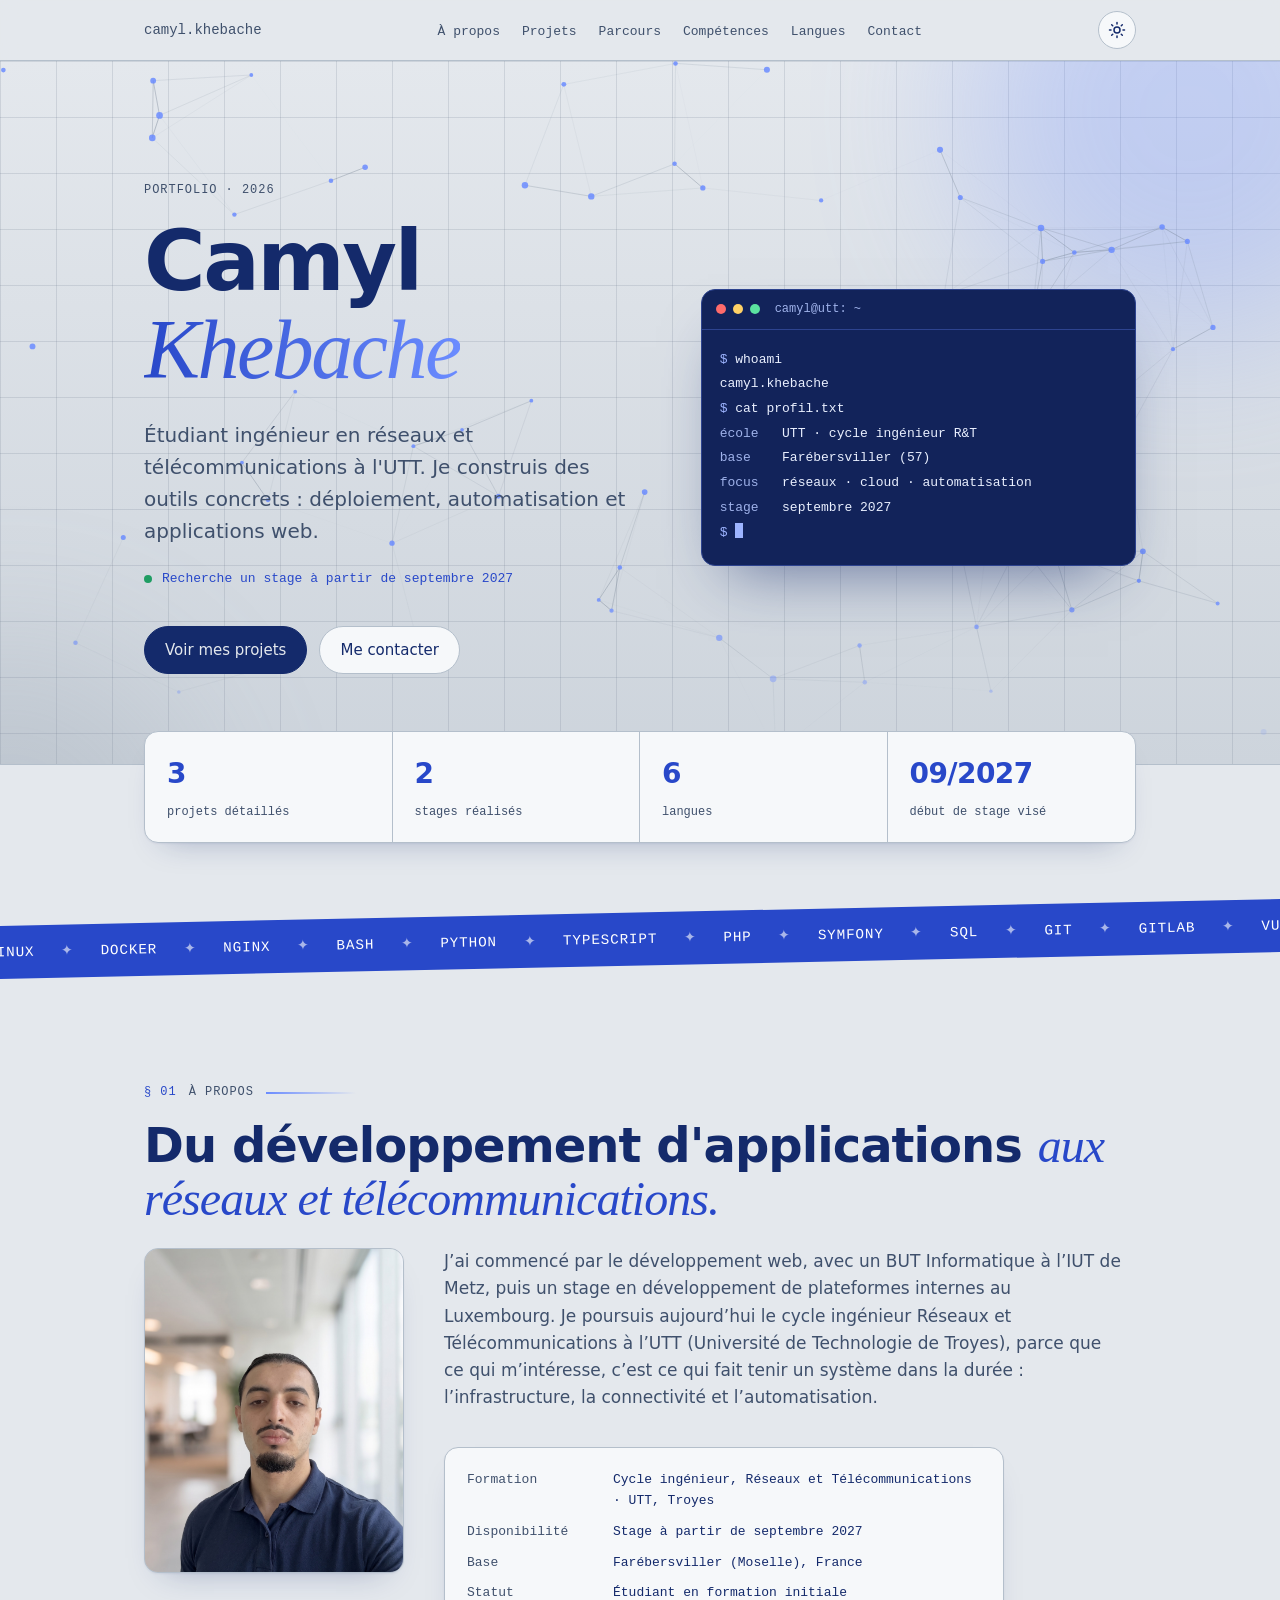
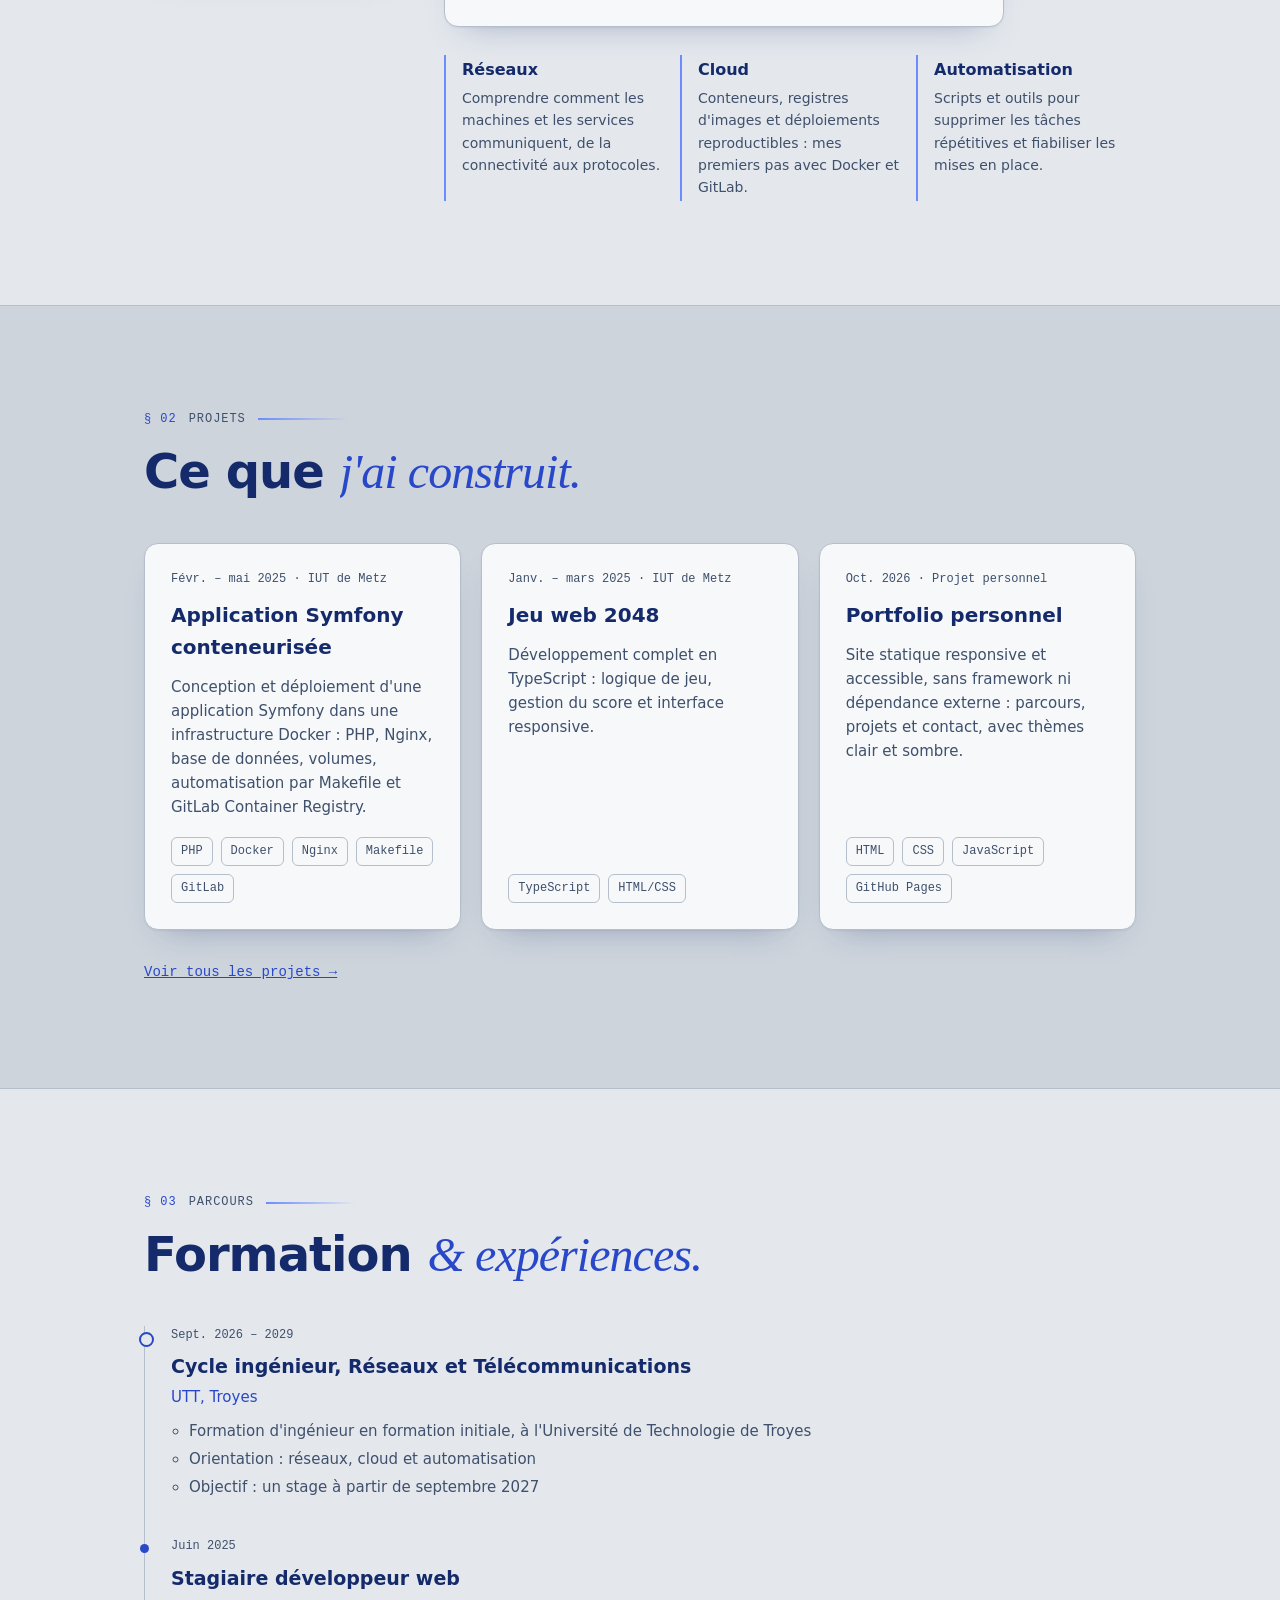
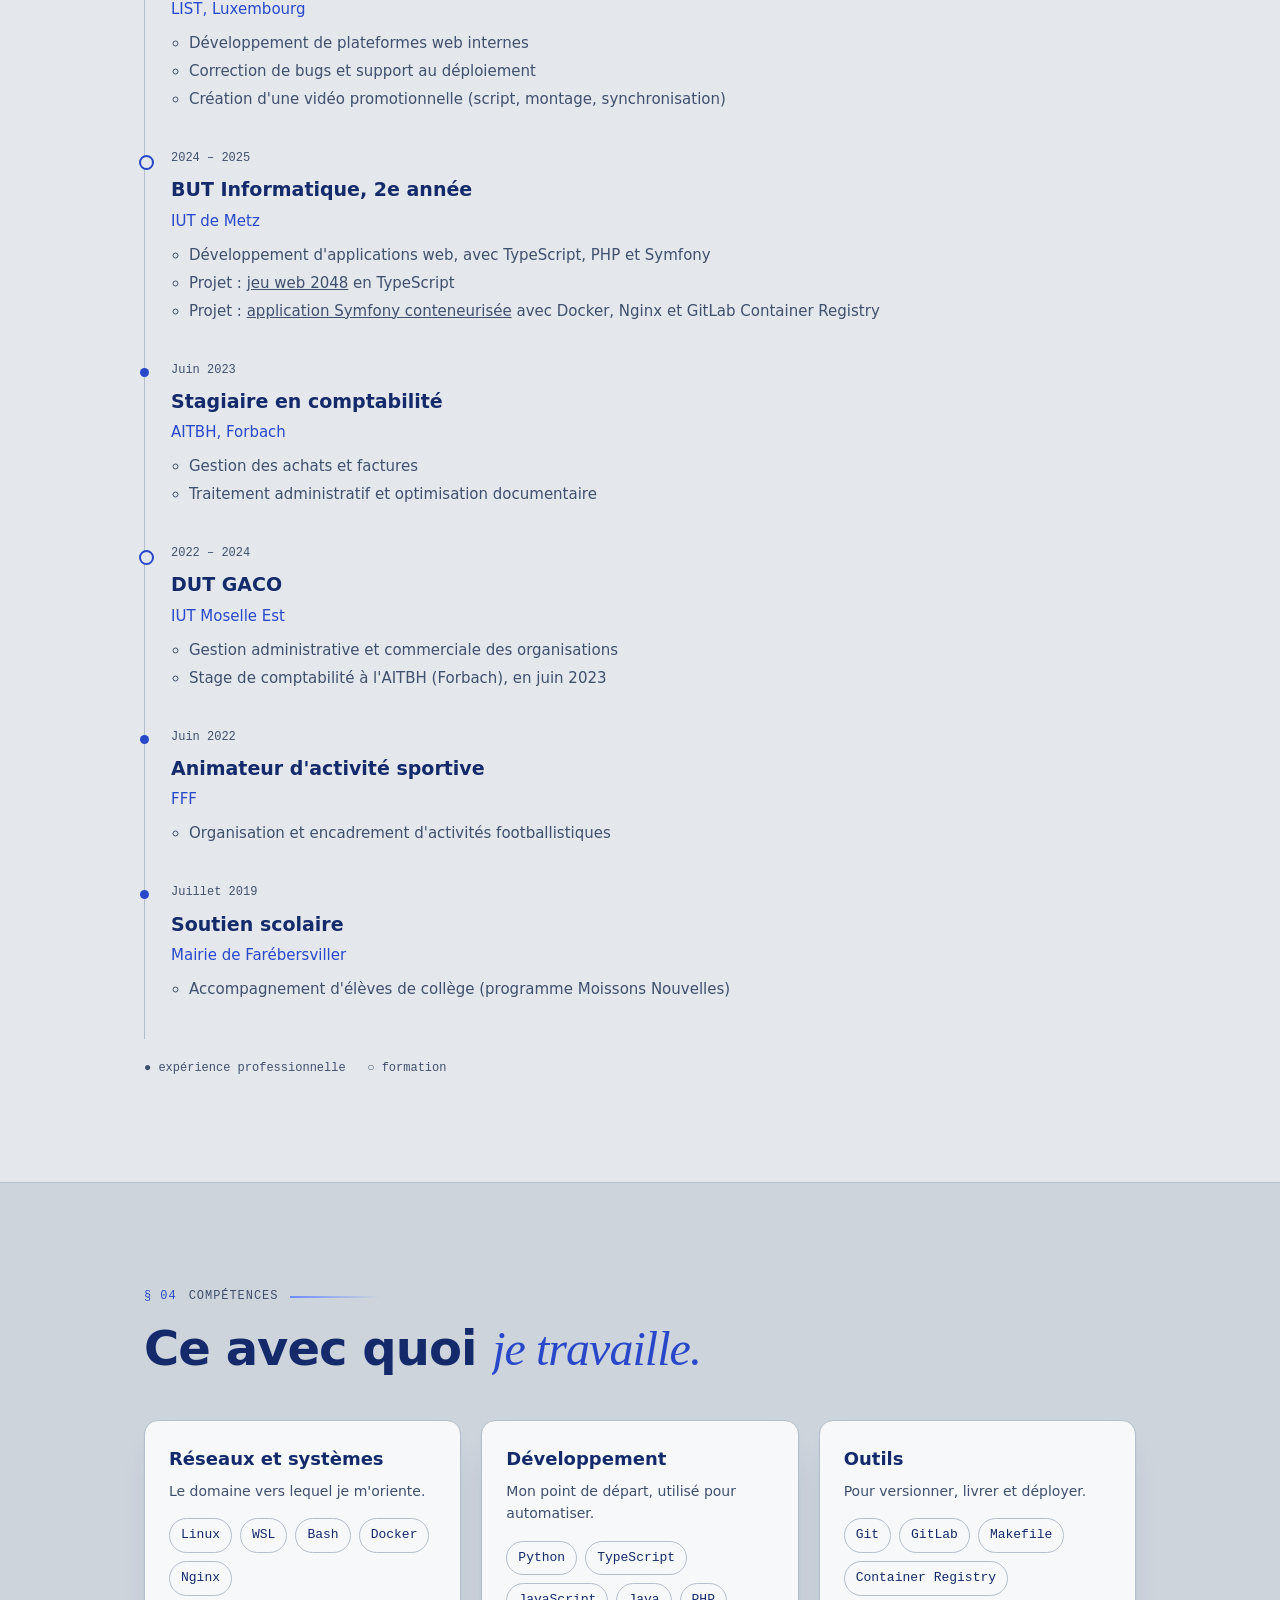
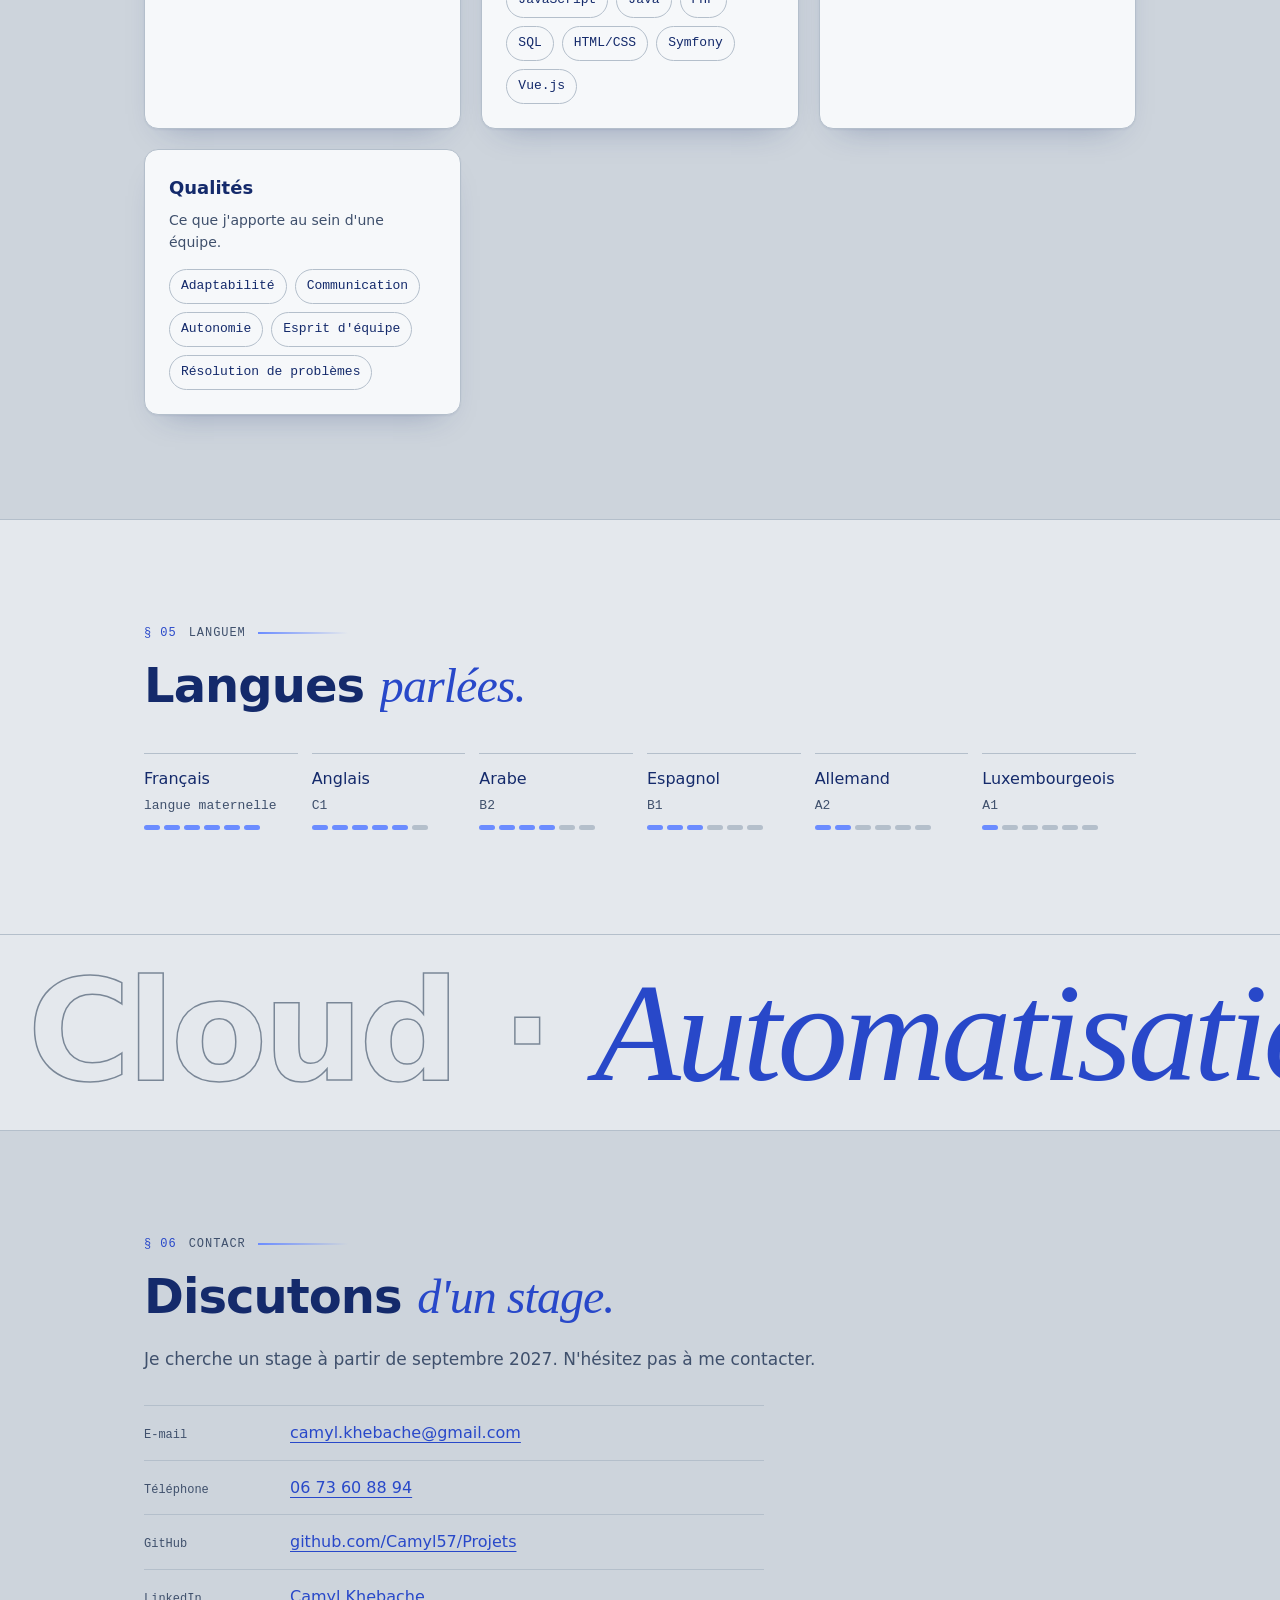
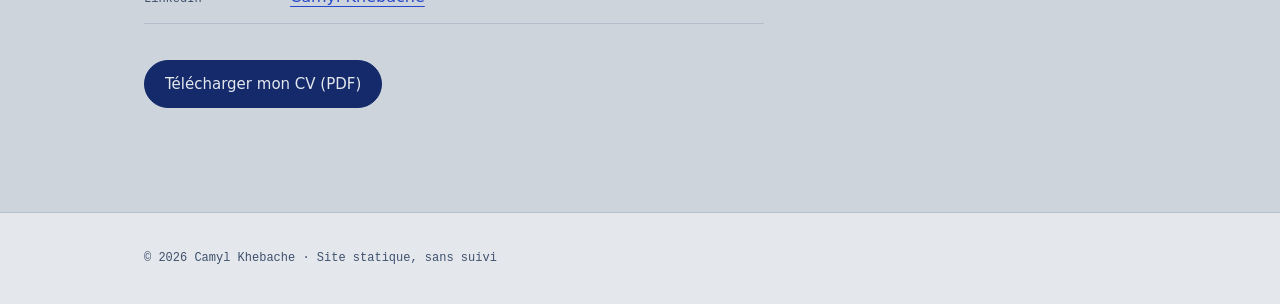
==== commit 2ffb94cb: "Photo et CV rangés (assets/img/photo.jpg, assets/cv/CV-Camyl-Khebache.pdf)" ====
--- a/index.html
+++ b/index.html
@@ -86,7 +86,7 @@
     <div class="about-grid">
       <!-- Pour ajouter une photo : déposez assets/img/photo.jpg (format portrait 4:5). Elle apparaît d'elle-même. -->
       <figure class="portrait" hidden>
-        <img id="photo" src="assets/img/photo.jpg" width="240" height="300" alt="Portrait de Camyl Khebache">
+        <img id="photo" src="assets/img/photo.jpg" width="260" height="325" alt="Portrait de Camyl Khebache, en polo bleu marine">
       </figure>
       <div>
         <p class="body">J’ai commencé par le développement web, avec un BUT Informatique à l’IUT de Metz, puis un stage en développement de plateformes internes au Luxembourg. Je poursuis aujourd’hui le cycle ingénieur Réseaux et Télécommunications à l’UTT (Université de Technologie de Troyes), parce que ce qui m’intéresse, c’est ce qui fait tenir un système dans la durée : l’infrastructure, la connectivité et l’automatisation.</p>
--- a/assets/css/animations.css
+++ b/assets/css/animations.css
@@ -257,3 +257,9 @@
 :root[data-theme="dark"] .term { --text: #f2f3f5; --muted: #9aa0ad; --line: #2a2e38; --accent: #8da8ff;
   border-color: #2a2e38; background: #14161b; box-shadow: 0 30px 60px -28px rgba(0,0,0,.7); }
 :root[data-theme="dark"] .curtain { color: var(--on-accent); }
+
+/* Photo */
+.portrait { max-width: 260px; box-shadow: var(--shadow); position: relative; }
+.portrait img { object-position: 50% 40%; transition: transform .6s cubic-bezier(.2,.7,.2,1); }
+.portrait:hover img { transform: scale(1.04); }
+@media (min-width: 820px) { .about-grid.has-photo { grid-template-columns: 260px 1fr; } }
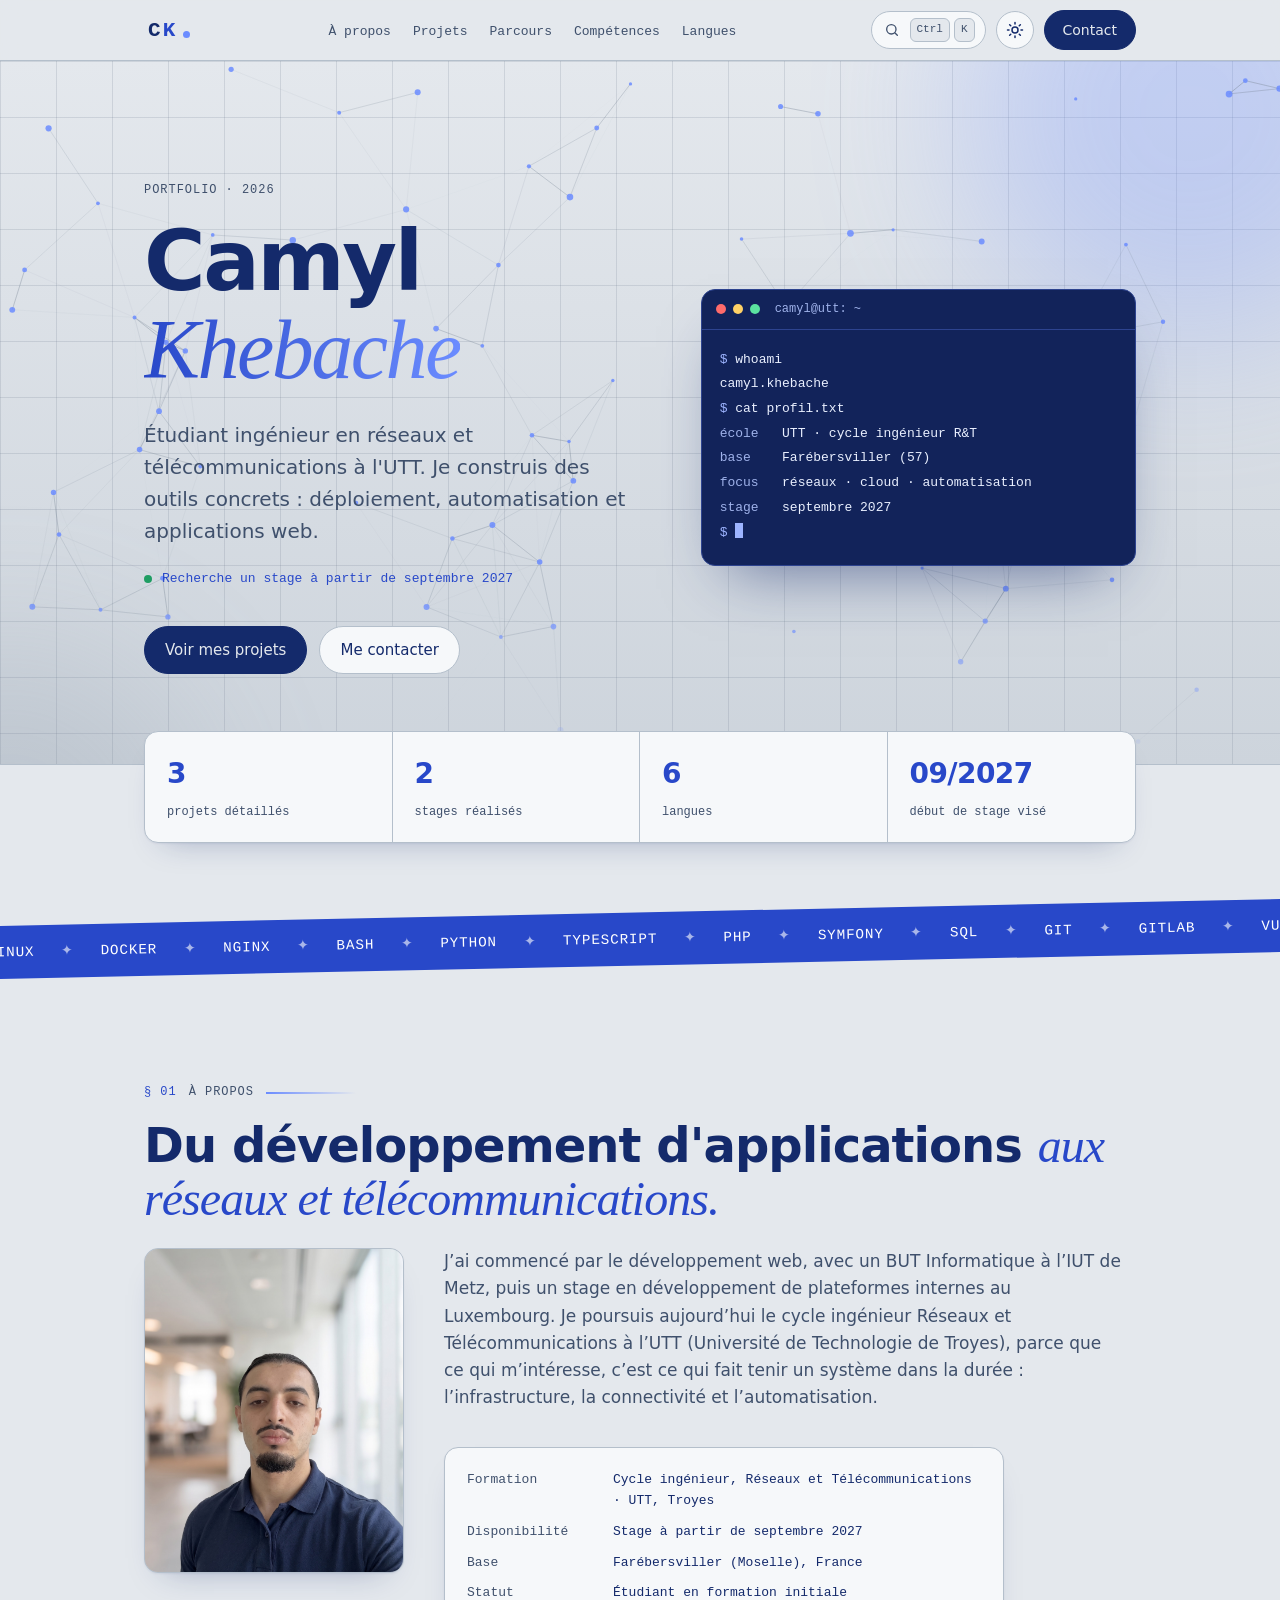
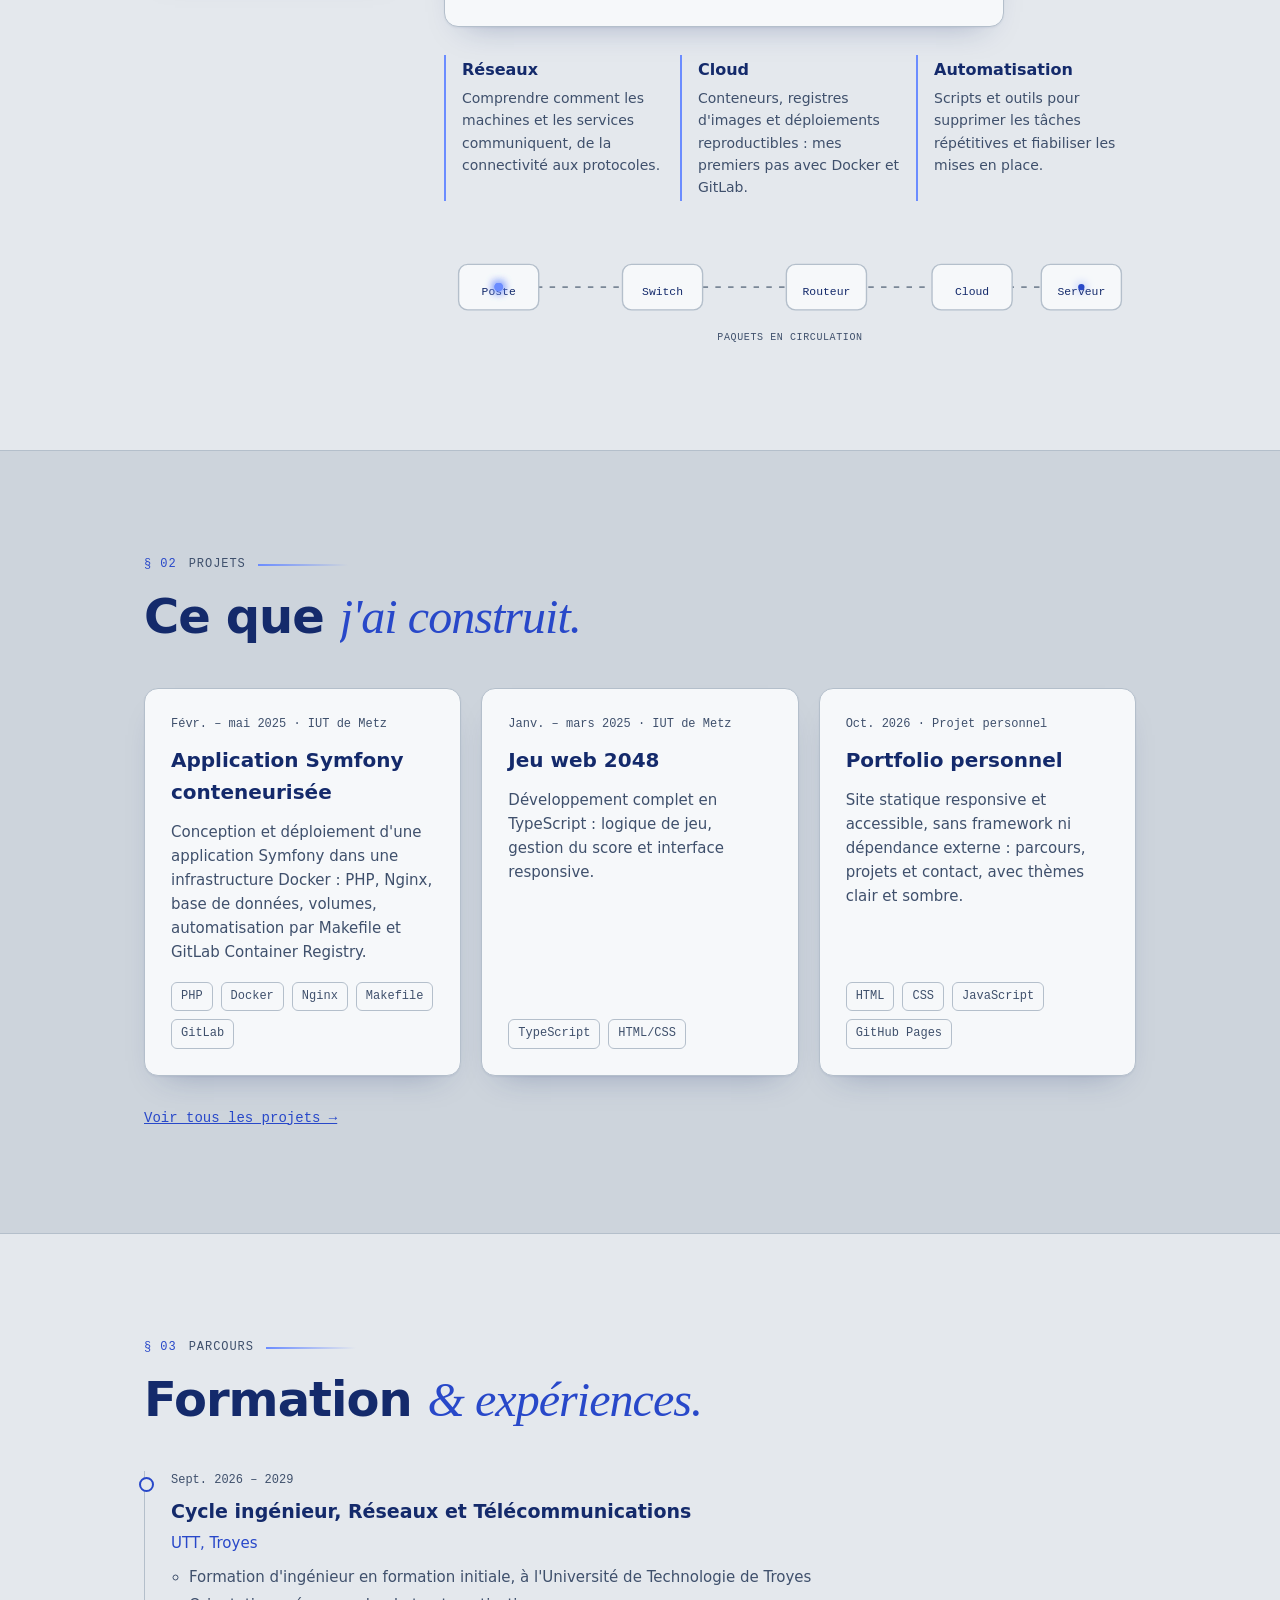
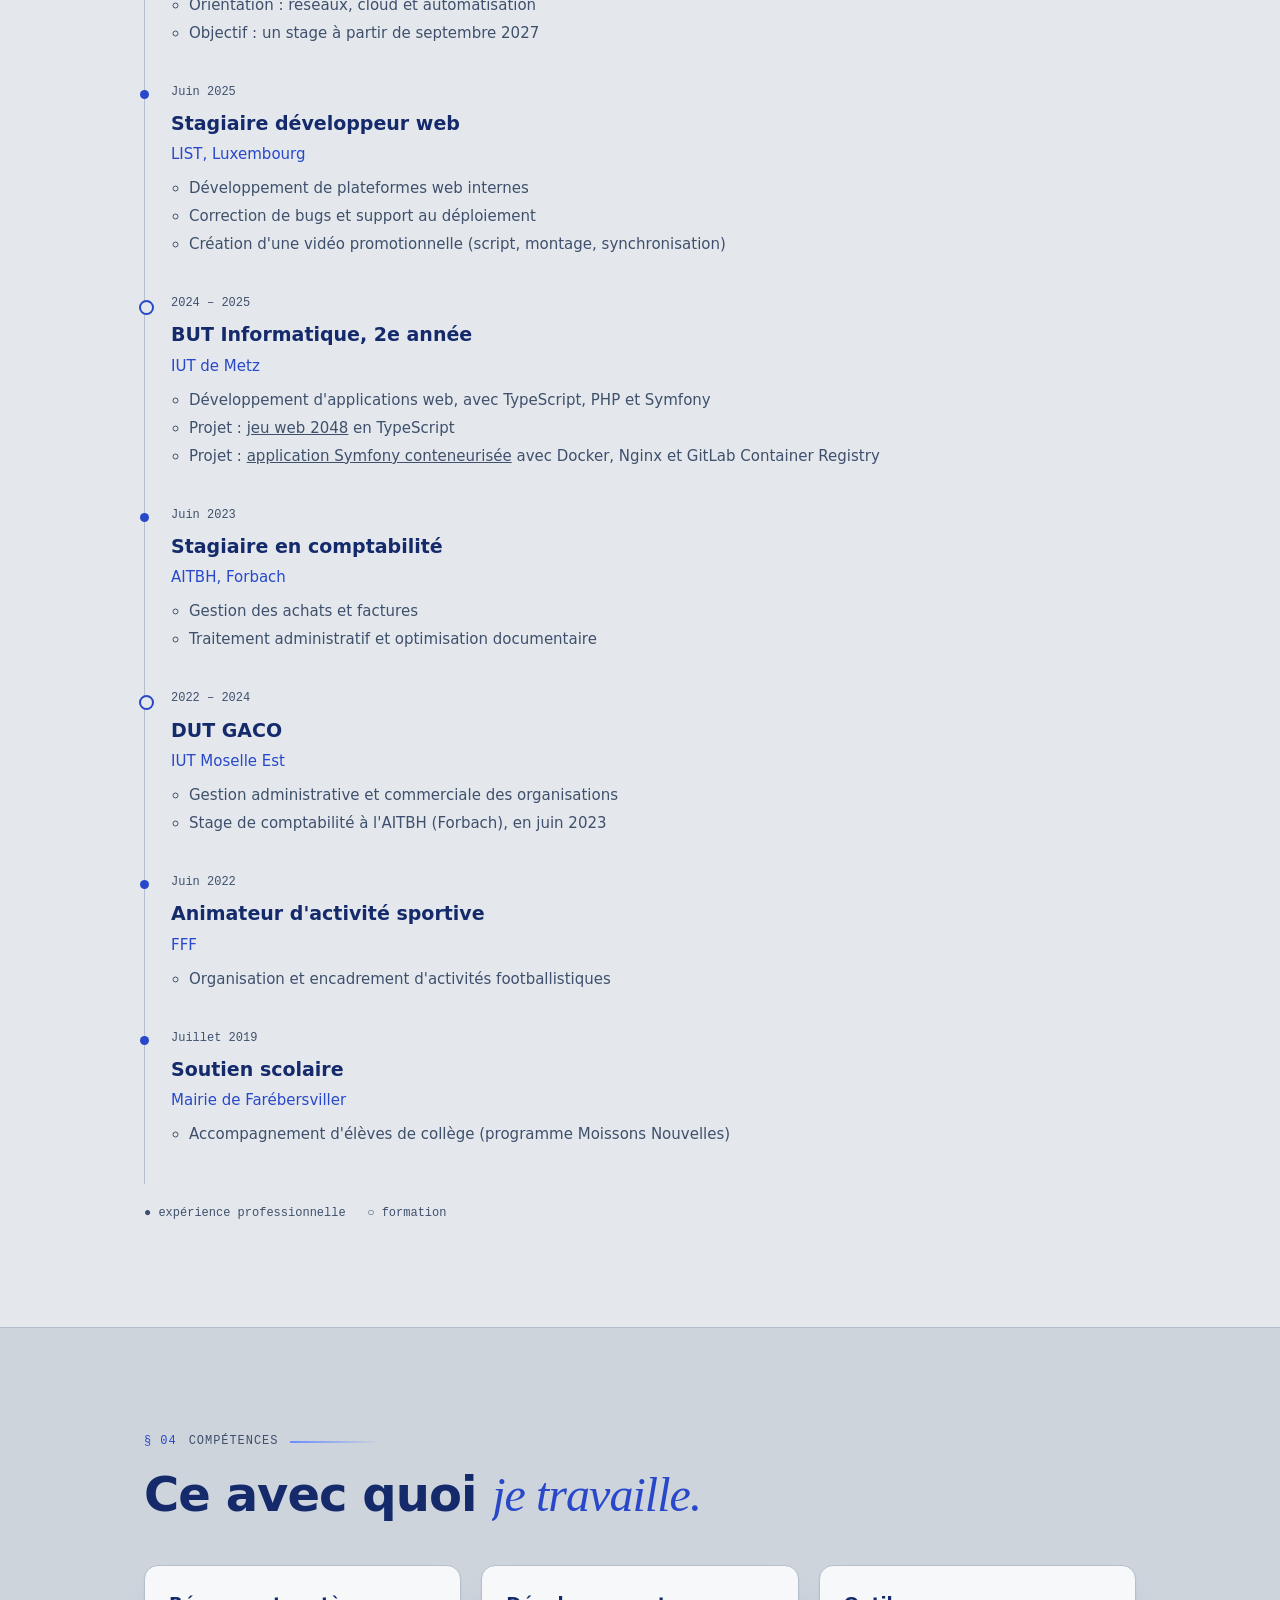
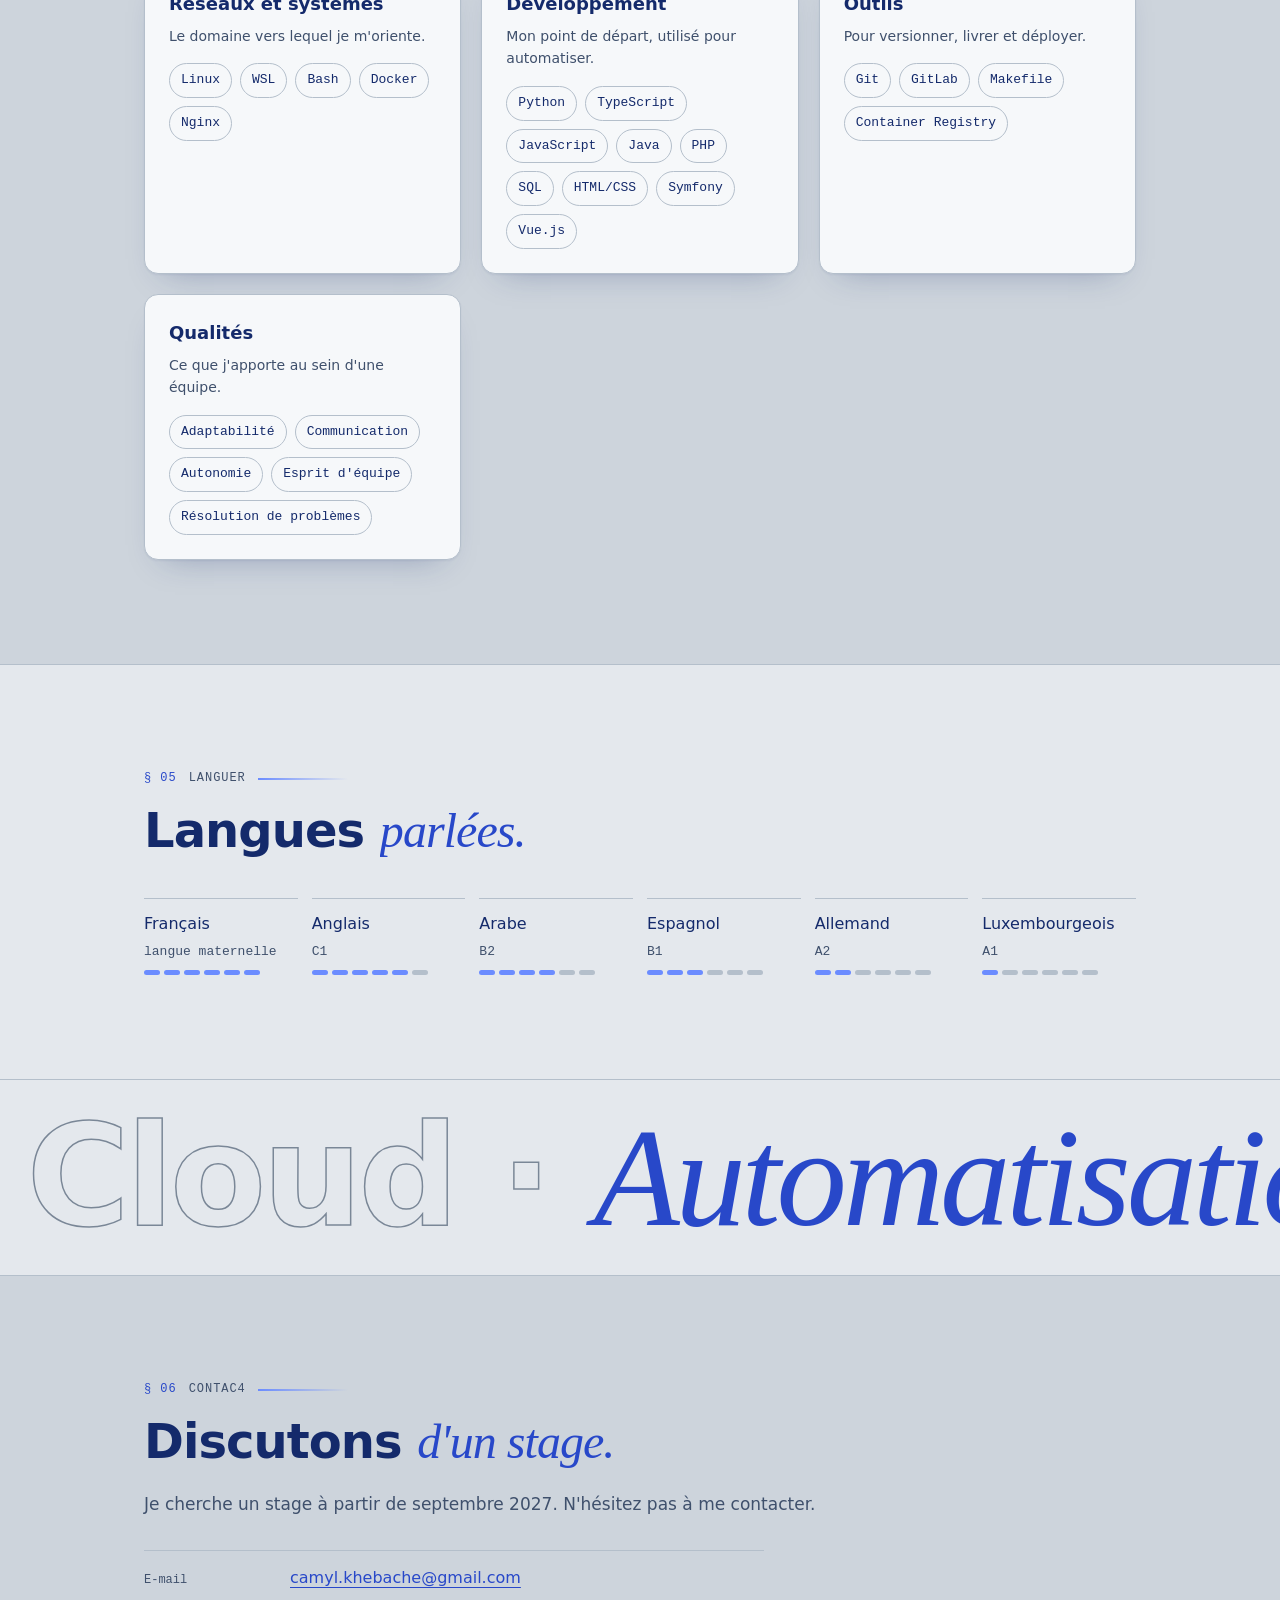
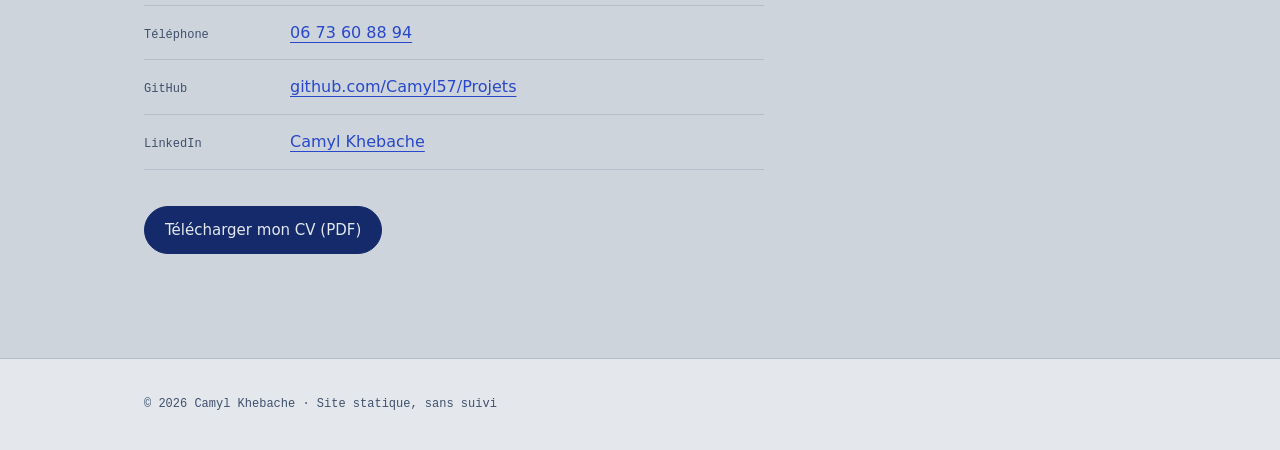
==== commit 014fdaad: "Logo CK animé, bouton Contact, navigation rapide Ctrl K, schéma réseau, parallaxe souris Co-Authored" ====
--- a/index.html
+++ b/index.html
@@ -22,7 +22,7 @@
 
 <header class="site-nav">
   <div class="wrap">
-    <a class="brand" href="#top">camyl.khebache</a>
+    <a class="brand" href="#top" aria-label="Camyl Khebache, accueil"><span class="logo" aria-hidden="true"><b class="c">C</b><b class="k">K</b><i></i></span></a>
     <nav aria-label="Navigation principale">
       <ul class="menu" id="menu">
         <li><a href="#apropos">À propos</a></li>
@@ -30,11 +30,12 @@
         <li><a href="#parcours">Parcours</a></li>
         <li><a href="#competences">Compétences</a></li>
         <li><a href="#langues">Langues</a></li>
-        <li><a href="#contact">Contact</a></li>
       </ul>
     </nav>
     <div class="nav-tools">
+      <button class="palette-btn" type="button" aria-haspopup="dialog" aria-label="Ouvrir la navigation rapide (Ctrl K)"><svg viewBox="0 0 24 24" fill="none" stroke="currentColor" stroke-width="2" stroke-linecap="round" aria-hidden="true"><circle cx="11" cy="11" r="7"/><path d="M20 20l-3.5-3.5"/></svg><span class="kbd" aria-hidden="true"><kbd>Ctrl</kbd><kbd>K</kbd></span></button>
       <button class="theme-toggle" type="button" aria-label="Basculer entre thème clair et sombre" aria-pressed="false"><svg class="sun" viewBox="0 0 24 24" fill="none" stroke="currentColor" stroke-width="2" stroke-linecap="round" aria-hidden="true"><circle cx="12" cy="12" r="4"/><path d="M12 2v2M12 20v2M4.9 4.9l1.4 1.4M17.7 17.7l1.4 1.4M2 12h2M20 12h2M4.9 19.1l1.4-1.4M17.7 6.3l1.4-1.4"/></svg><svg class="moon" viewBox="0 0 24 24" fill="none" stroke="currentColor" stroke-width="2" stroke-linecap="round" stroke-linejoin="round" aria-hidden="true"><path d="M21 12.8A9 9 0 1 1 11.2 3a7 7 0 0 0 9.8 9.8z"/></svg></button>
+      <a class="btn primary nav-contact" href="#contact">Contact</a>
       <button class="menu-toggle" type="button" aria-expanded="false" aria-controls="menu">Menu</button>
     </div>
   </div>
@@ -103,6 +104,23 @@
           <div><h3>Cloud</h3><p>Conteneurs, registres d'images et déploiements reproductibles : mes premiers pas avec Docker et GitLab.</p></div>
           <div><h3>Automatisation</h3><p>Scripts et outils pour supprimer les tâches répétitives et fiabiliser les mises en place.</p></div>
         </div>
+        <figure class="topo" aria-hidden="true">
+          <svg viewBox="0 0 760 120" focusable="false">
+            <line class="wire" x1="60" y1="55" x2="700" y2="55"/>
+            <g class="nodes">
+              <g><rect x="16" y="30" width="88" height="50" rx="10"/><text x="60" y="60">Poste</text></g>
+              <g><rect x="196" y="30" width="88" height="50" rx="10"/><text x="240" y="60">Switch</text></g>
+              <g><rect x="376" y="30" width="88" height="50" rx="10"/><text x="420" y="60">Routeur</text></g>
+              <g><rect x="536" y="30" width="88" height="50" rx="10"/><text x="580" y="60">Cloud</text></g>
+              <g><rect x="656" y="30" width="88" height="50" rx="10"/><text x="700" y="60">Serveur</text></g>
+            </g>
+            <circle class="pk p1" cx="60" cy="55" r="4.5"/>
+            <circle class="pk p2" cx="60" cy="55" r="4.5"/>
+            <circle class="pk p3" cx="60" cy="55" r="4.5"/>
+            <circle class="pk back" cx="700" cy="55" r="3.5"/>
+            <text class="cap" x="380" y="110">paquets en circulation</text>
+          </svg>
+        </figure>
       </div>
     </div>
   </div>
--- a/assets/css/animations.css
+++ b/assets/css/animations.css
@@ -263,3 +263,80 @@
 .portrait img { object-position: 50% 40%; transition: transform .6s cubic-bezier(.2,.7,.2,1); }
 .portrait:hover img { transform: scale(1.04); }
 @media (min-width: 820px) { .about-grid.has-photo { grid-template-columns: 260px 1fr; } }
+
+/* ===== Logo CK ===== */
+.brand { display: inline-flex; align-items: center; color: var(--text); text-decoration: none; padding: 6px 4px; }
+.logo { display: inline-flex; align-items: flex-end; font-family: var(--mono); font-weight: 700; font-size: 21px; letter-spacing: .1em; line-height: 1; }
+.logo b { display: inline-block; font-weight: 700; transition: transform .5s cubic-bezier(.3,1.6,.5,1), color .3s; animation: logoIn .8s cubic-bezier(.2,.9,.3,1.3) backwards; }
+.logo .c { animation-delay: .1s; }
+.logo .k { color: var(--accent); animation-delay: .22s; }
+.logo i { width: 7px; height: 7px; border-radius: 50%; background: var(--accent-2); margin: 0 0 3px 6px; animation: logoDot 1s .5s cubic-bezier(.3,1.8,.5,1) backwards, ping2 3s 1.6s ease-out infinite; transition: transform .4s cubic-bezier(.3,1.8,.5,1); }
+.brand:hover .c, .brand:focus-visible .c { transform: translateX(-3px) rotate(-10deg) translateY(-2px); }
+.brand:hover .k, .brand:focus-visible .k { transform: translateX(3px) rotate(10deg) translateY(-2px); color: var(--text); }
+.brand:hover .logo i, .brand:focus-visible .logo i { transform: translateX(6px) scale(1.7); }
+@keyframes logoIn { from { opacity: 0; transform: translateY(-14px) rotate(-14deg); } }
+@keyframes logoDot { from { opacity: 0; transform: translateY(-20px) scale(.2); } }
+@keyframes ping2 { 0% { box-shadow: 0 0 0 0 color-mix(in srgb, var(--accent-2) 55%, transparent); } 40%, 100% { box-shadow: 0 0 0 9px transparent; } }
+
+/* ===== Barre : outils ===== */
+.nav-tools { gap: 10px; }
+.nav-contact { padding: 8px 18px; font-size: 14px; }
+.palette-btn { display: none; align-items: center; gap: 10px; height: 38px; padding: 0 10px 0 12px; border: 1px solid var(--line); border-radius: 999px;
+  background: var(--card); color: var(--muted); cursor: pointer; font: inherit; transition: border-color .2s, color .2s, transform .2s; }
+.js .palette-btn { display: inline-flex; }
+.palette-btn:hover { border-color: var(--accent); color: var(--text); transform: translateY(-1px); }
+.palette-btn svg { width: 16px; height: 16px; }
+.kbd { display: inline-flex; gap: 4px; }
+kbd { font-family: var(--mono); font-size: 11px; padding: 2px 6px; border: 1px solid var(--line); border-radius: 6px; background: var(--bg); color: var(--muted); }
+@media (max-width: 800px) { .palette-btn .kbd { display: none; } .palette-btn { width: 38px; padding: 0; justify-content: center; } .nav-contact { padding: 8px 14px; } }
+@media (max-width: 400px) { .js .palette-btn { display: none; } .nav-tools { gap: 6px; } }
+
+/* ===== Navigation rapide (Ctrl K) ===== */
+dialog.palette { border: 1px solid var(--line); border-radius: 18px; background: var(--card); color: var(--text); padding: 0;
+  width: min(580px, calc(100vw - 32px)); margin: 12vh auto auto; box-shadow: 0 40px 90px -30px rgba(20,42,107,.55); overflow: hidden; }
+dialog.palette[open] { animation: pop .28s cubic-bezier(.2,.8,.3,1.2); }
+dialog.palette::backdrop { background: rgba(20,42,107,.35); backdrop-filter: blur(5px); animation: fade .25s; }
+:root[data-theme="dark"] dialog.palette::backdrop { background: rgba(0,0,0,.55); }
+@keyframes pop { from { opacity: 0; transform: translateY(-14px) scale(.96); } }
+@keyframes fade { from { opacity: 0; } }
+.palette-input { display: block; width: 100%; padding: 18px 20px; border: 0; border-bottom: 1px solid var(--line); background: transparent;
+  color: var(--text); font: inherit; font-size: 16px; outline: none; }
+.palette-input::placeholder { color: var(--muted); }
+.palette-list { list-style: none; max-height: min(52vh, 420px); overflow-y: auto; padding: 8px; }
+.palette-list .grp { font-family: var(--mono); font-size: 11px; letter-spacing: .08em; text-transform: uppercase; color: var(--muted); padding: 12px 12px 6px; }
+.palette-list [role="option"] { display: flex; justify-content: space-between; align-items: center; gap: 12px; padding: 11px 12px; border-radius: 10px; cursor: pointer; font-size: 15px; }
+.palette-list [role="option"] small { font-family: var(--mono); font-size: 12px; color: var(--muted); }
+.palette-list [aria-selected="true"] { background: color-mix(in srgb, var(--accent-2) 20%, transparent); }
+.palette-list [aria-selected="true"] small { color: var(--accent); }
+.palette-empty { padding: 22px 20px; color: var(--muted); font-size: 15px; }
+.palette-foot { display: flex; gap: 16px; flex-wrap: wrap; padding: 10px 16px; border-top: 1px solid var(--line); font-family: var(--mono); font-size: 11px; color: var(--muted); }
+.toast { position: fixed; left: 50%; bottom: 28px; z-index: 90; transform: translate(-50%, 20px); opacity: 0; pointer-events: none;
+  background: var(--text); color: var(--bg); padding: 10px 18px; border-radius: 999px; font-family: var(--mono); font-size: 13px; transition: opacity .3s, transform .3s; }
+.toast.on { opacity: 1; transform: translate(-50%, 0); }
+
+/* ===== Schéma réseau animé ===== */
+.topo { margin-top: 36px; max-width: 760px; color: var(--text); }
+.topo svg { width: 100%; height: auto; overflow: visible; }
+.topo .wire { stroke: var(--dolphin); stroke-width: 2; stroke-dasharray: 6 8; animation: dash 1.2s linear infinite; }
+@keyframes dash { to { stroke-dashoffset: -14; } }
+.topo .nodes rect { fill: var(--card); stroke: var(--line); stroke-width: 1.5; transition: stroke .3s; }
+.topo .nodes g:hover rect { stroke: var(--accent); }
+.topo text { fill: var(--text); font-family: var(--mono); font-size: 12.5px; text-anchor: middle; dominant-baseline: middle; }
+.topo .cap { fill: var(--muted); font-size: 11px; letter-spacing: .06em; text-transform: uppercase; }
+.topo .pk { fill: var(--accent-2); filter: drop-shadow(0 0 5px var(--accent-2)); animation: packet 5.4s cubic-bezier(.45,.05,.55,.95) infinite; }
+.topo .p2 { animation-delay: 1.8s; } .topo .p3 { animation-delay: 3.6s; }
+.topo .pk.back { fill: var(--accent); animation-name: packetBack; animation-delay: 2.7s; }
+@keyframes packet { 0% { transform: translateX(0); opacity: 0; } 8% { opacity: 1; } 92% { opacity: 1; } 100% { transform: translateX(640px); opacity: 0; } }
+@keyframes packetBack { 0% { transform: translateX(0); opacity: 0; } 8% { opacity: 1; } 92% { opacity: 1; } 100% { transform: translateX(-640px); opacity: 0; } }
+@media (max-width: 520px) { .topo .nodes text { display: none; } }
+
+/* Parallaxe à la souris */
+.hero-text { translate: calc(var(--px, 0) * -7px) calc(var(--sy, 0) * -0.07px + var(--py, 0) * -5px); transition: translate .35s ease-out; }
+.term { translate: calc(var(--px, 0) * 12px) calc(var(--sy, 0) * -0.04px + var(--py, 0) * 9px); }
+
+@media (prefers-reduced-motion: reduce) {
+  .logo b, .logo i, dialog.palette[open], dialog.palette::backdrop { animation: none; }
+  .topo .wire, .topo .pk { animation: none; }
+  .topo .pk { display: none; }
+  .hero-text, .term { translate: none; }
+}
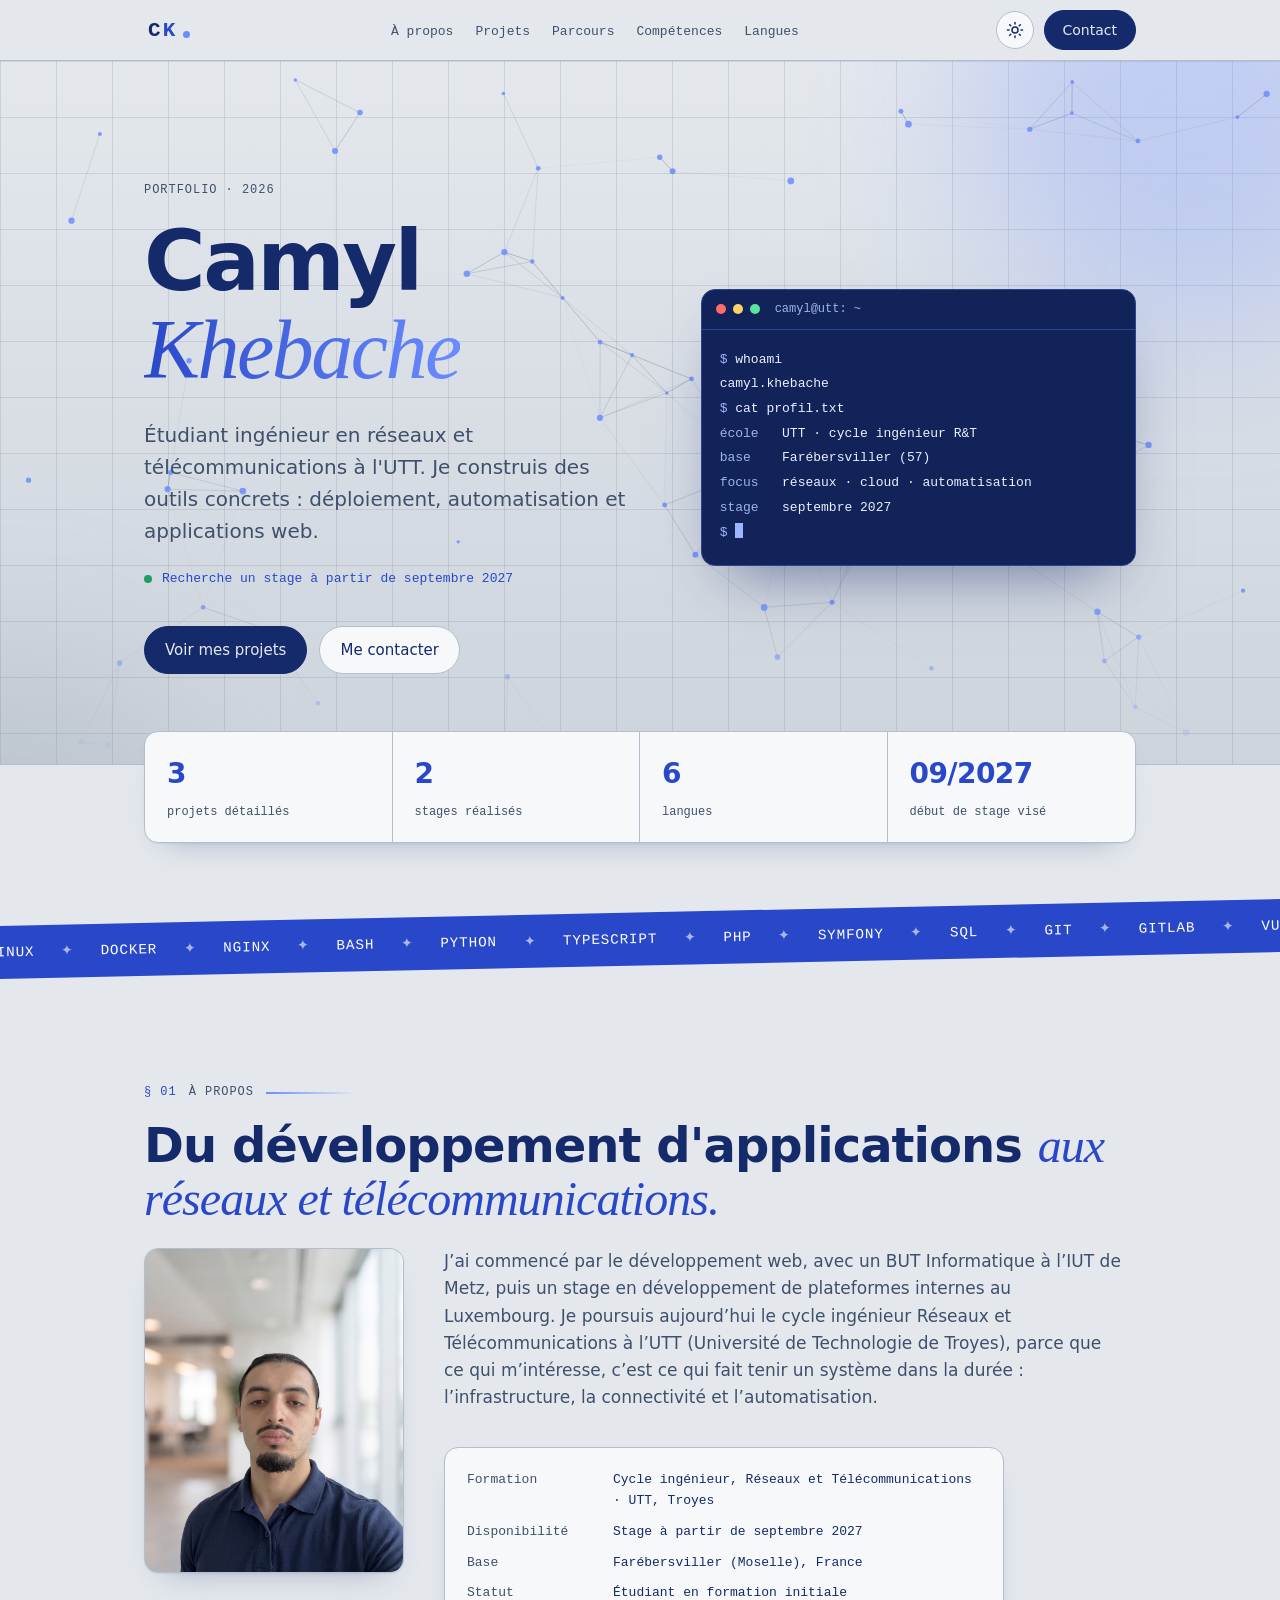
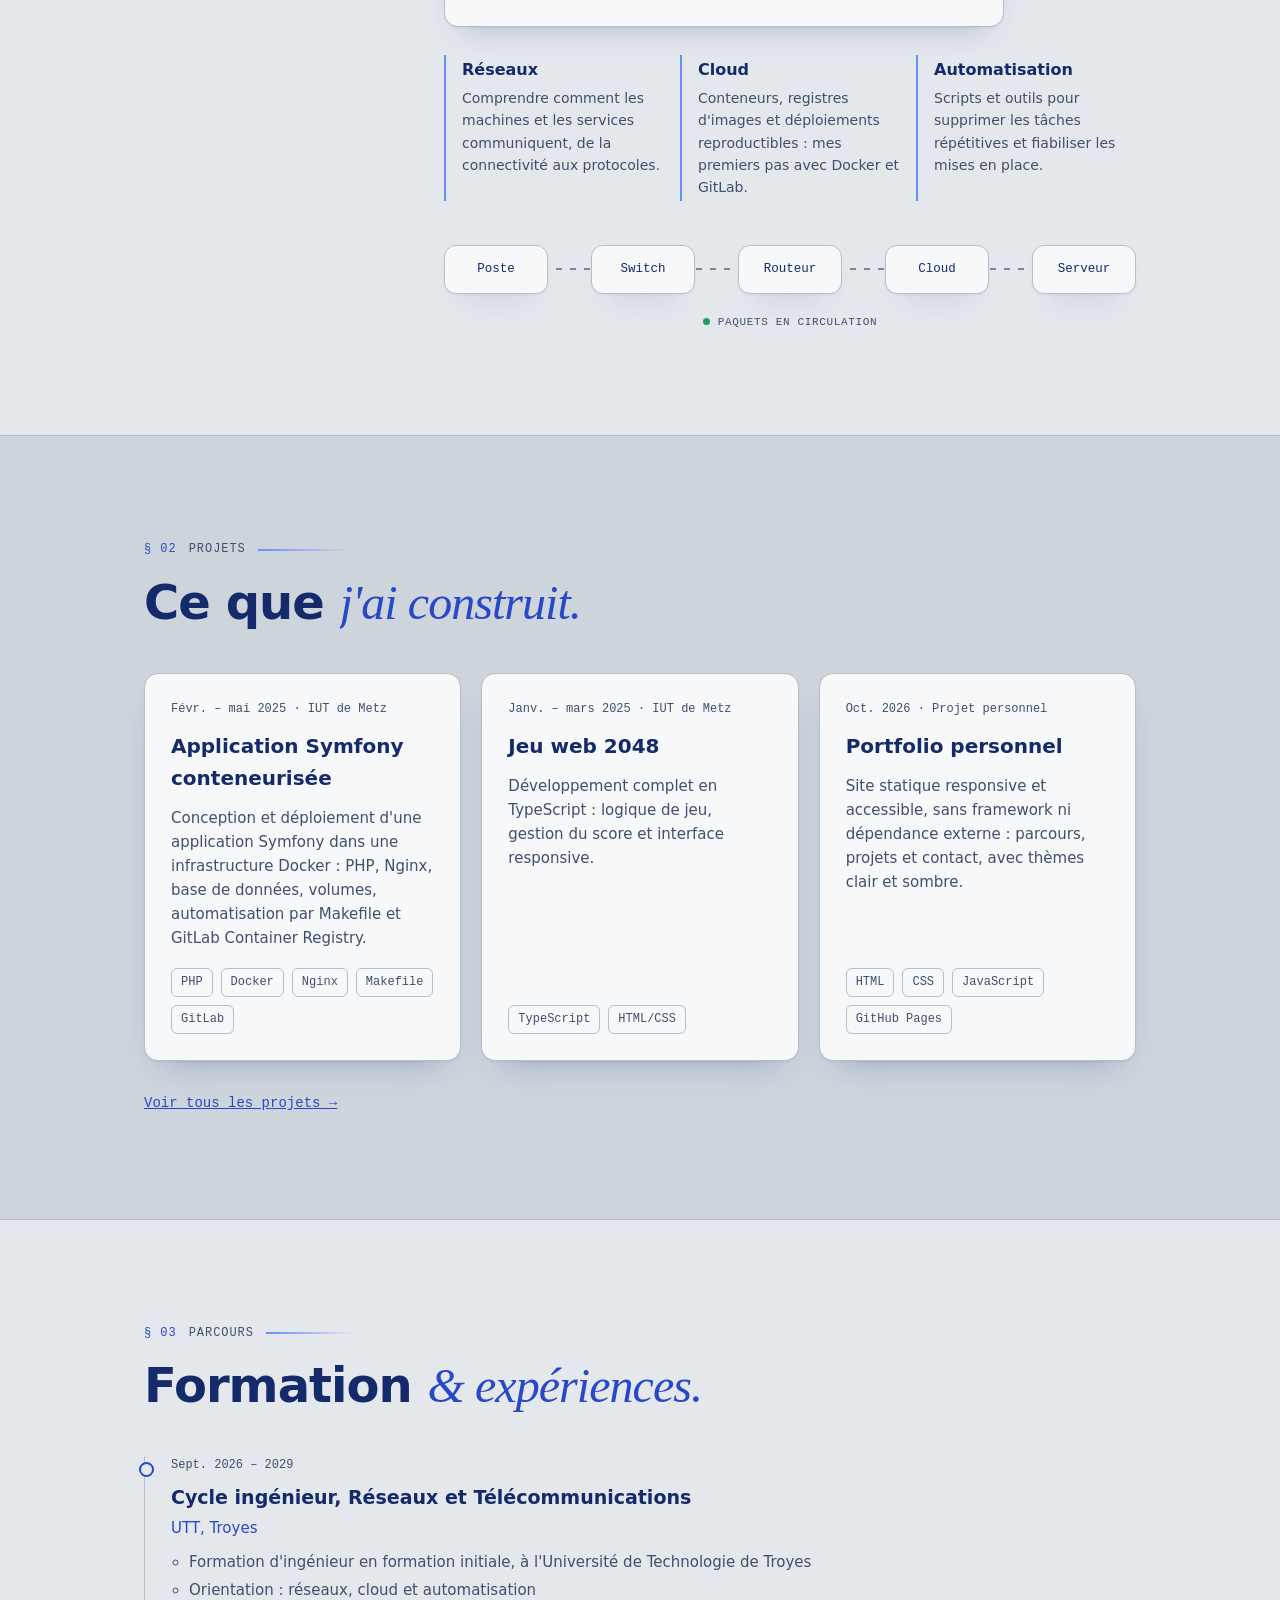
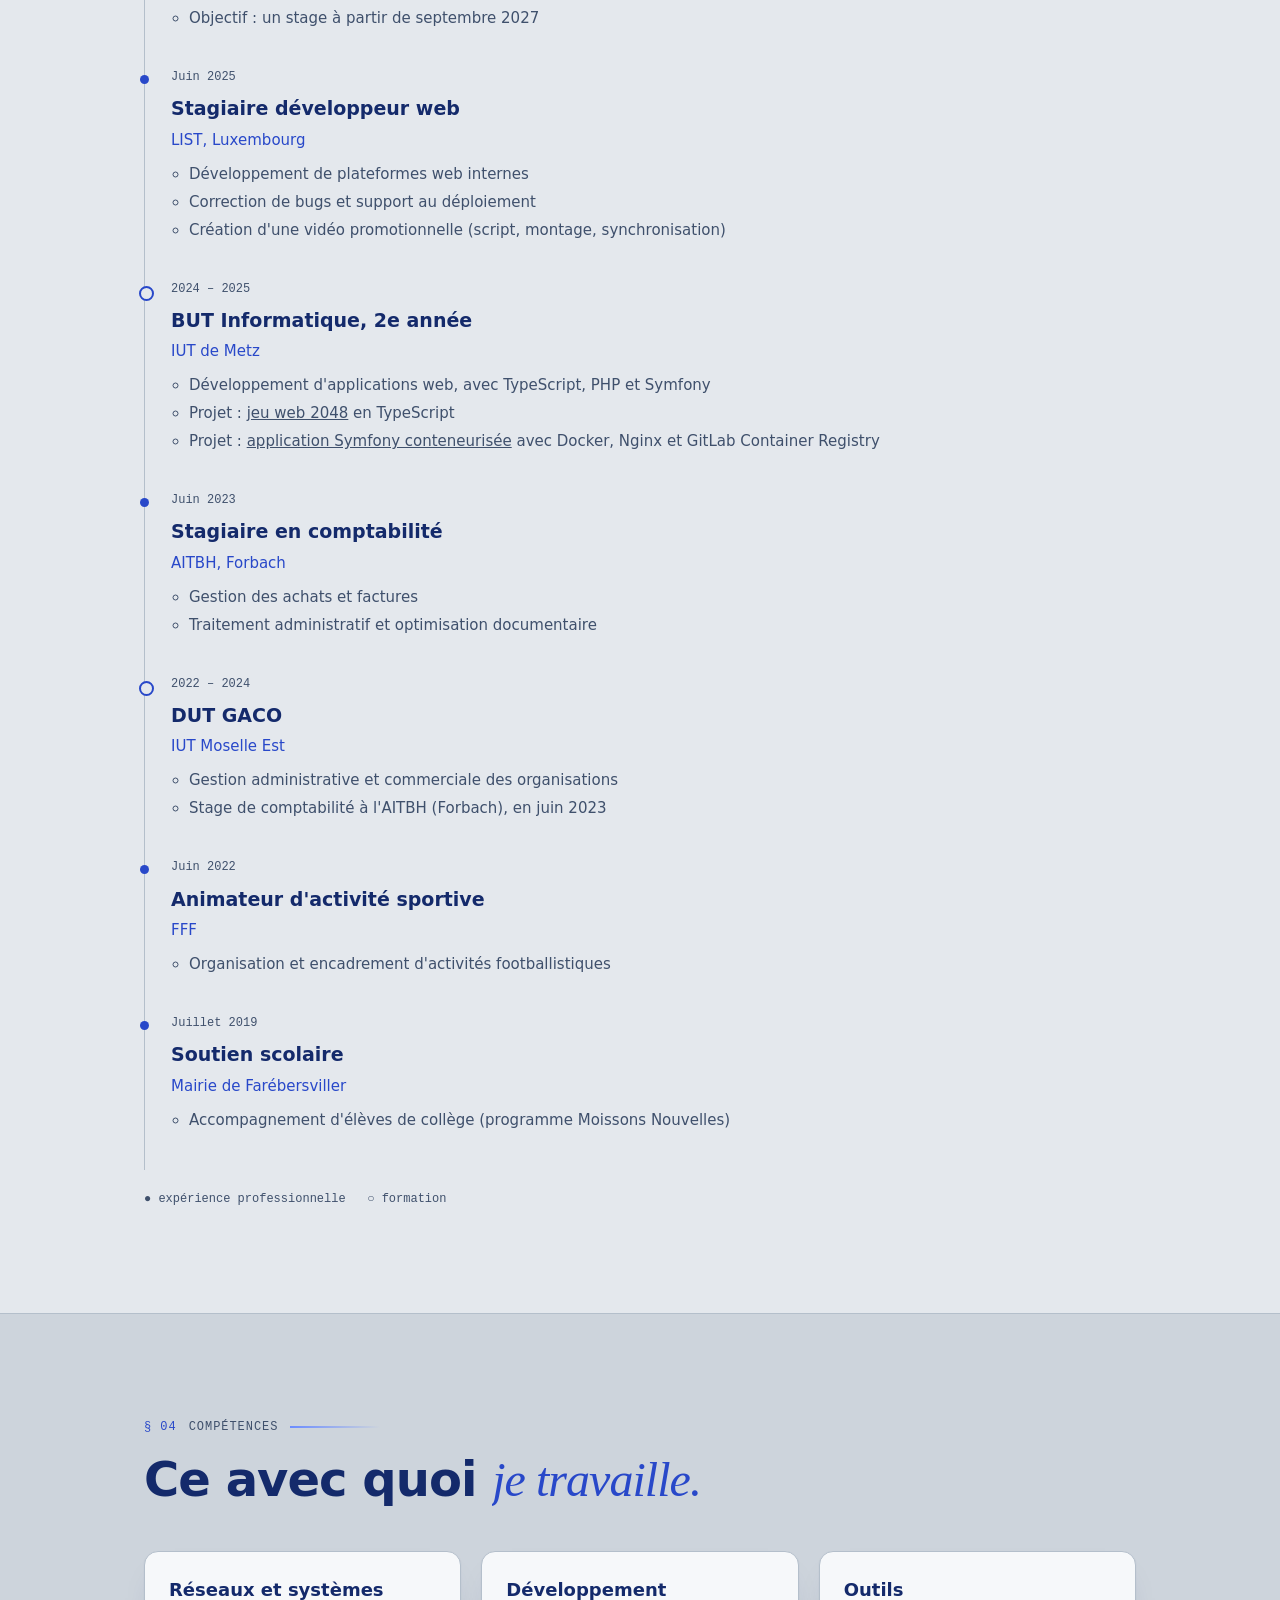
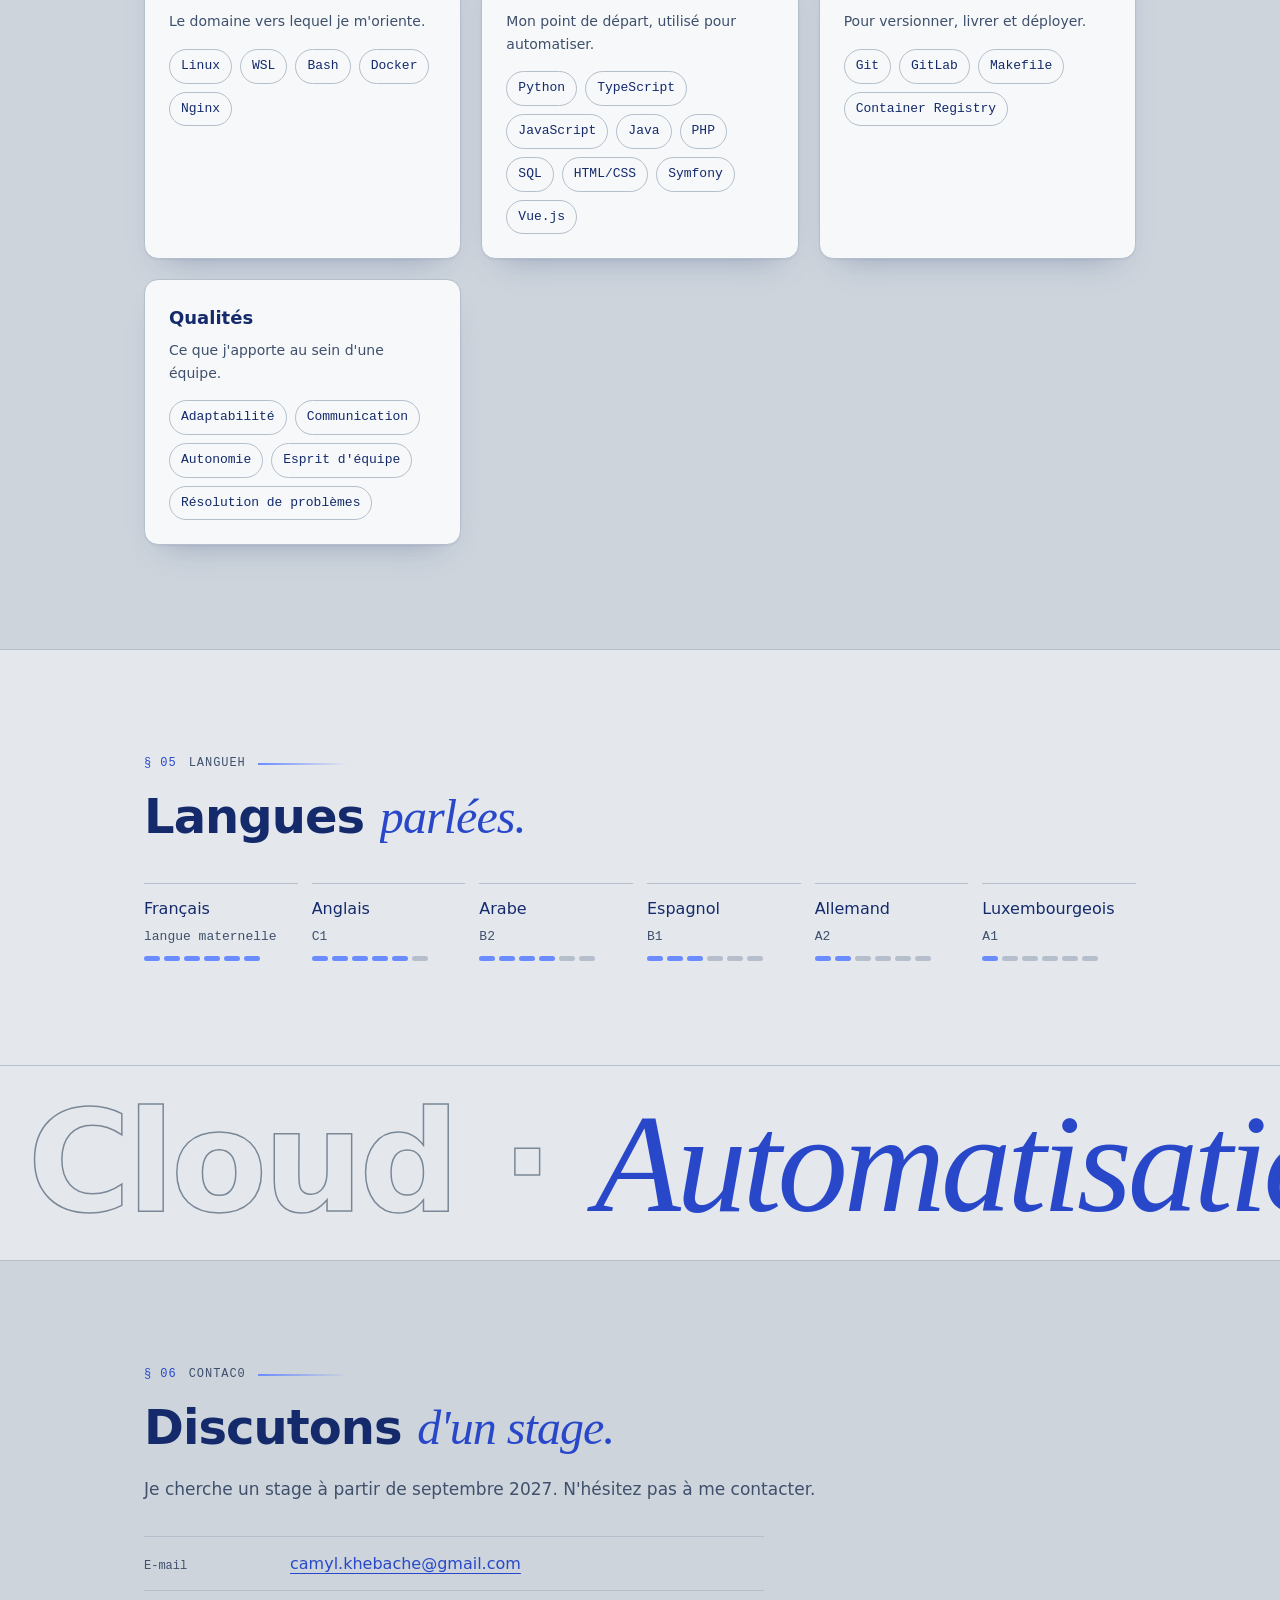
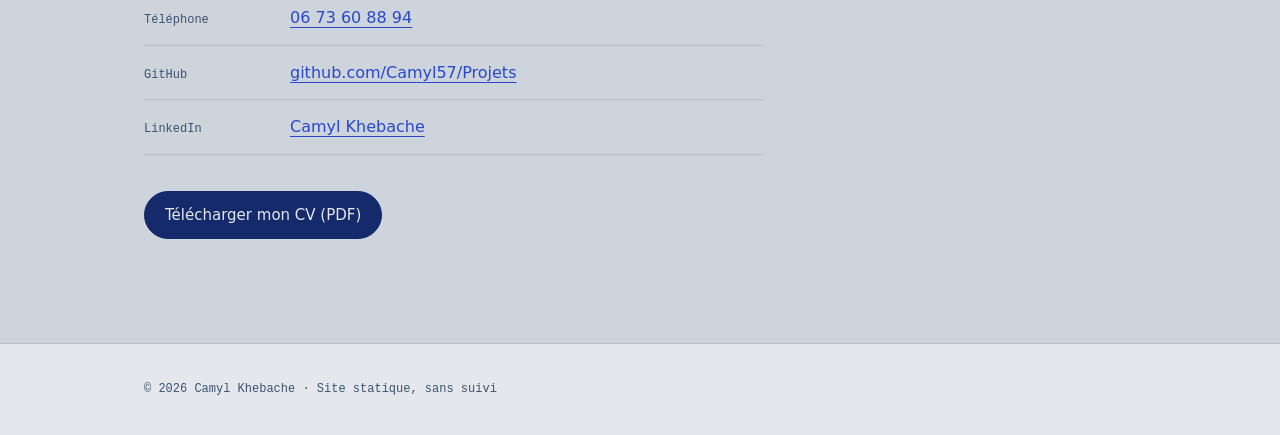
==== commit 9c27494a: "Retrait du bouton Ctrl K, schéma réseau refait (HTML/CSS, paquets visibles)" ====
--- a/index.html
+++ b/index.html
@@ -33,7 +33,6 @@
       </ul>
     </nav>
     <div class="nav-tools">
-      <button class="palette-btn" type="button" aria-haspopup="dialog" aria-label="Ouvrir la navigation rapide (Ctrl K)"><svg viewBox="0 0 24 24" fill="none" stroke="currentColor" stroke-width="2" stroke-linecap="round" aria-hidden="true"><circle cx="11" cy="11" r="7"/><path d="M20 20l-3.5-3.5"/></svg><span class="kbd" aria-hidden="true"><kbd>Ctrl</kbd><kbd>K</kbd></span></button>
       <button class="theme-toggle" type="button" aria-label="Basculer entre thème clair et sombre" aria-pressed="false"><svg class="sun" viewBox="0 0 24 24" fill="none" stroke="currentColor" stroke-width="2" stroke-linecap="round" aria-hidden="true"><circle cx="12" cy="12" r="4"/><path d="M12 2v2M12 20v2M4.9 4.9l1.4 1.4M17.7 17.7l1.4 1.4M2 12h2M20 12h2M4.9 19.1l1.4-1.4M17.7 6.3l1.4-1.4"/></svg><svg class="moon" viewBox="0 0 24 24" fill="none" stroke="currentColor" stroke-width="2" stroke-linecap="round" stroke-linejoin="round" aria-hidden="true"><path d="M21 12.8A9 9 0 1 1 11.2 3a7 7 0 0 0 9.8 9.8z"/></svg></button>
       <a class="btn primary nav-contact" href="#contact">Contact</a>
       <button class="menu-toggle" type="button" aria-expanded="false" aria-controls="menu">Menu</button>
@@ -105,21 +104,15 @@
           <div><h3>Automatisation</h3><p>Scripts et outils pour supprimer les tâches répétitives et fiabiliser les mises en place.</p></div>
         </div>
         <figure class="topo" aria-hidden="true">
-          <svg viewBox="0 0 760 120" focusable="false">
-            <line class="wire" x1="60" y1="55" x2="700" y2="55"/>
-            <g class="nodes">
-              <g><rect x="16" y="30" width="88" height="50" rx="10"/><text x="60" y="60">Poste</text></g>
-              <g><rect x="196" y="30" width="88" height="50" rx="10"/><text x="240" y="60">Switch</text></g>
-              <g><rect x="376" y="30" width="88" height="50" rx="10"/><text x="420" y="60">Routeur</text></g>
-              <g><rect x="536" y="30" width="88" height="50" rx="10"/><text x="580" y="60">Cloud</text></g>
-              <g><rect x="656" y="30" width="88" height="50" rx="10"/><text x="700" y="60">Serveur</text></g>
-            </g>
-            <circle class="pk p1" cx="60" cy="55" r="4.5"/>
-            <circle class="pk p2" cx="60" cy="55" r="4.5"/>
-            <circle class="pk p3" cx="60" cy="55" r="4.5"/>
-            <circle class="pk back" cx="700" cy="55" r="3.5"/>
-            <text class="cap" x="380" y="110">paquets en circulation</text>
-          </svg>
+          <div class="net-row">
+            <div class="lane"><i class="pk"></i><i class="pk"></i><i class="pk"></i><i class="pk back"></i></div>
+            <div class="hop"><span>Poste</span></div>
+            <div class="hop"><span>Switch</span></div>
+            <div class="hop"><span>Routeur</span></div>
+            <div class="hop"><span>Cloud</span></div>
+            <div class="hop"><span>Serveur</span></div>
+          </div>
+          <figcaption><span class="live"></span>Paquets en circulation</figcaption>
         </figure>
       </div>
     </div>
--- a/assets/css/animations.css
+++ b/assets/css/animations.css
@@ -315,20 +315,23 @@
 .toast.on { opacity: 1; transform: translate(-50%, 0); }
 
 /* ===== Schéma réseau animé ===== */
-.topo { margin-top: 36px; max-width: 760px; color: var(--text); }
-.topo svg { width: 100%; height: auto; overflow: visible; }
-.topo .wire { stroke: var(--dolphin); stroke-width: 2; stroke-dasharray: 6 8; animation: dash 1.2s linear infinite; }
-@keyframes dash { to { stroke-dashoffset: -14; } }
-.topo .nodes rect { fill: var(--card); stroke: var(--line); stroke-width: 1.5; transition: stroke .3s; }
-.topo .nodes g:hover rect { stroke: var(--accent); }
-.topo text { fill: var(--text); font-family: var(--mono); font-size: 12.5px; text-anchor: middle; dominant-baseline: middle; }
-.topo .cap { fill: var(--muted); font-size: 11px; letter-spacing: .06em; text-transform: uppercase; }
-.topo .pk { fill: var(--accent-2); filter: drop-shadow(0 0 5px var(--accent-2)); animation: packet 5.4s cubic-bezier(.45,.05,.55,.95) infinite; }
-.topo .p2 { animation-delay: 1.8s; } .topo .p3 { animation-delay: 3.6s; }
-.topo .pk.back { fill: var(--accent); animation-name: packetBack; animation-delay: 2.7s; }
-@keyframes packet { 0% { transform: translateX(0); opacity: 0; } 8% { opacity: 1; } 92% { opacity: 1; } 100% { transform: translateX(640px); opacity: 0; } }
-@keyframes packetBack { 0% { transform: translateX(0); opacity: 0; } 8% { opacity: 1; } 92% { opacity: 1; } 100% { transform: translateX(-640px); opacity: 0; } }
-@media (max-width: 520px) { .topo .nodes text { display: none; } }
+.topo { margin-top: 38px; max-width: 760px; }
+.net-row { position: relative; display: flex; justify-content: space-between; align-items: center; padding: 6px 0; }
+.lane { position: absolute; left: 0; right: 0; top: 50%; height: 2px; margin-top: -1px;
+  background: repeating-linear-gradient(90deg, var(--dolphin) 0 6px, transparent 6px 14px); animation: lane 1.2s linear infinite; }
+@keyframes lane { to { background-position: 14px 0; } }
+.hop { position: relative; z-index: 1; width: 15%; padding: 16px 4px; text-align: center; border: 1.5px solid var(--line); border-radius: 12px;
+  background: var(--card); font-family: var(--mono); font-size: 12.5px; line-height: 1.2; box-shadow: var(--shadow); transition: border-color .3s, transform .3s; }
+.hop:hover { border-color: var(--accent); transform: translateY(-3px); }
+.pk { position: absolute; z-index: 2; top: 50%; left: 7.5%; width: 9px; height: 9px; margin: -4.5px 0 0 -4.5px; border-radius: 50%; background: var(--accent-2);
+  box-shadow: 0 0 12px 2px var(--accent-2); opacity: 0; animation: run 5.4s cubic-bezier(.45,.05,.55,.95) infinite; }
+.pk:nth-child(2) { animation-delay: 1.8s; } .pk:nth-child(3) { animation-delay: 3.6s; }
+.pk.back { background: var(--accent); box-shadow: 0 0 12px 2px var(--accent); animation-name: runBack; animation-delay: 2.7s; }
+@keyframes run { 0% { left: 7.5%; opacity: 0; } 8% { opacity: 1; } 92% { opacity: 1; } 100% { left: 92.5%; opacity: 0; } }
+@keyframes runBack { 0% { left: 92.5%; opacity: 0; } 8% { opacity: 1; } 92% { opacity: 1; } 100% { left: 7.5%; opacity: 0; } }
+.topo figcaption { margin-top: 14px; text-align: center; font-family: var(--mono); font-size: 11px; letter-spacing: .06em; text-transform: uppercase; color: var(--muted); }
+.live { display: inline-block; width: 7px; height: 7px; margin-right: 8px; border-radius: 50%; background: #1f9d63; animation: ping 2.4s ease-out infinite; }
+@media (max-width: 520px) { .hop { font-size: 10.5px; padding: 14px 2px; border-radius: 9px; } }
 
 /* Parallaxe à la souris */
 .hero-text { translate: calc(var(--px, 0) * -7px) calc(var(--sy, 0) * -0.07px + var(--py, 0) * -5px); transition: translate .35s ease-out; }
@@ -336,7 +339,7 @@
 
 @media (prefers-reduced-motion: reduce) {
   .logo b, .logo i, dialog.palette[open], dialog.palette::backdrop { animation: none; }
-  .topo .wire, .topo .pk { animation: none; }
-  .topo .pk { display: none; }
+  .lane, .live { animation: none; }
+  .pk { display: none; }
   .hero-text, .term { translate: none; }
 }
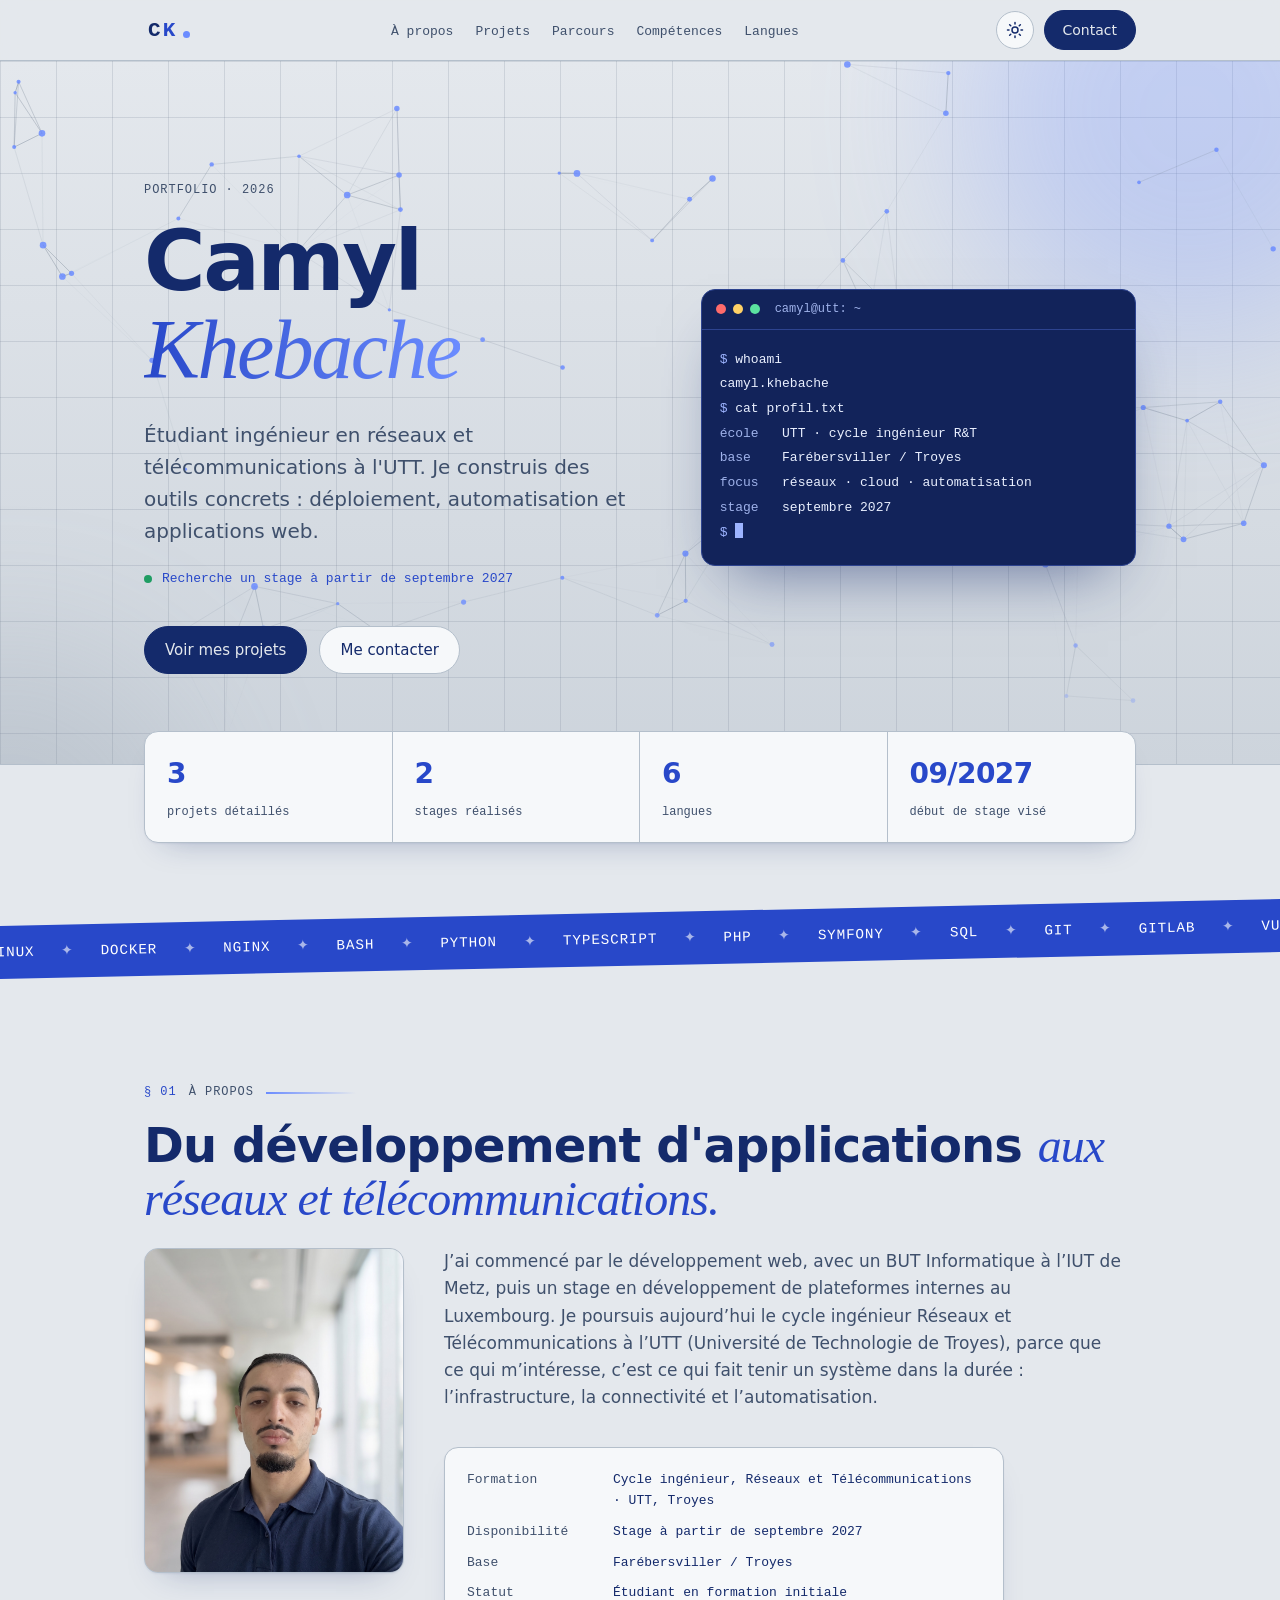
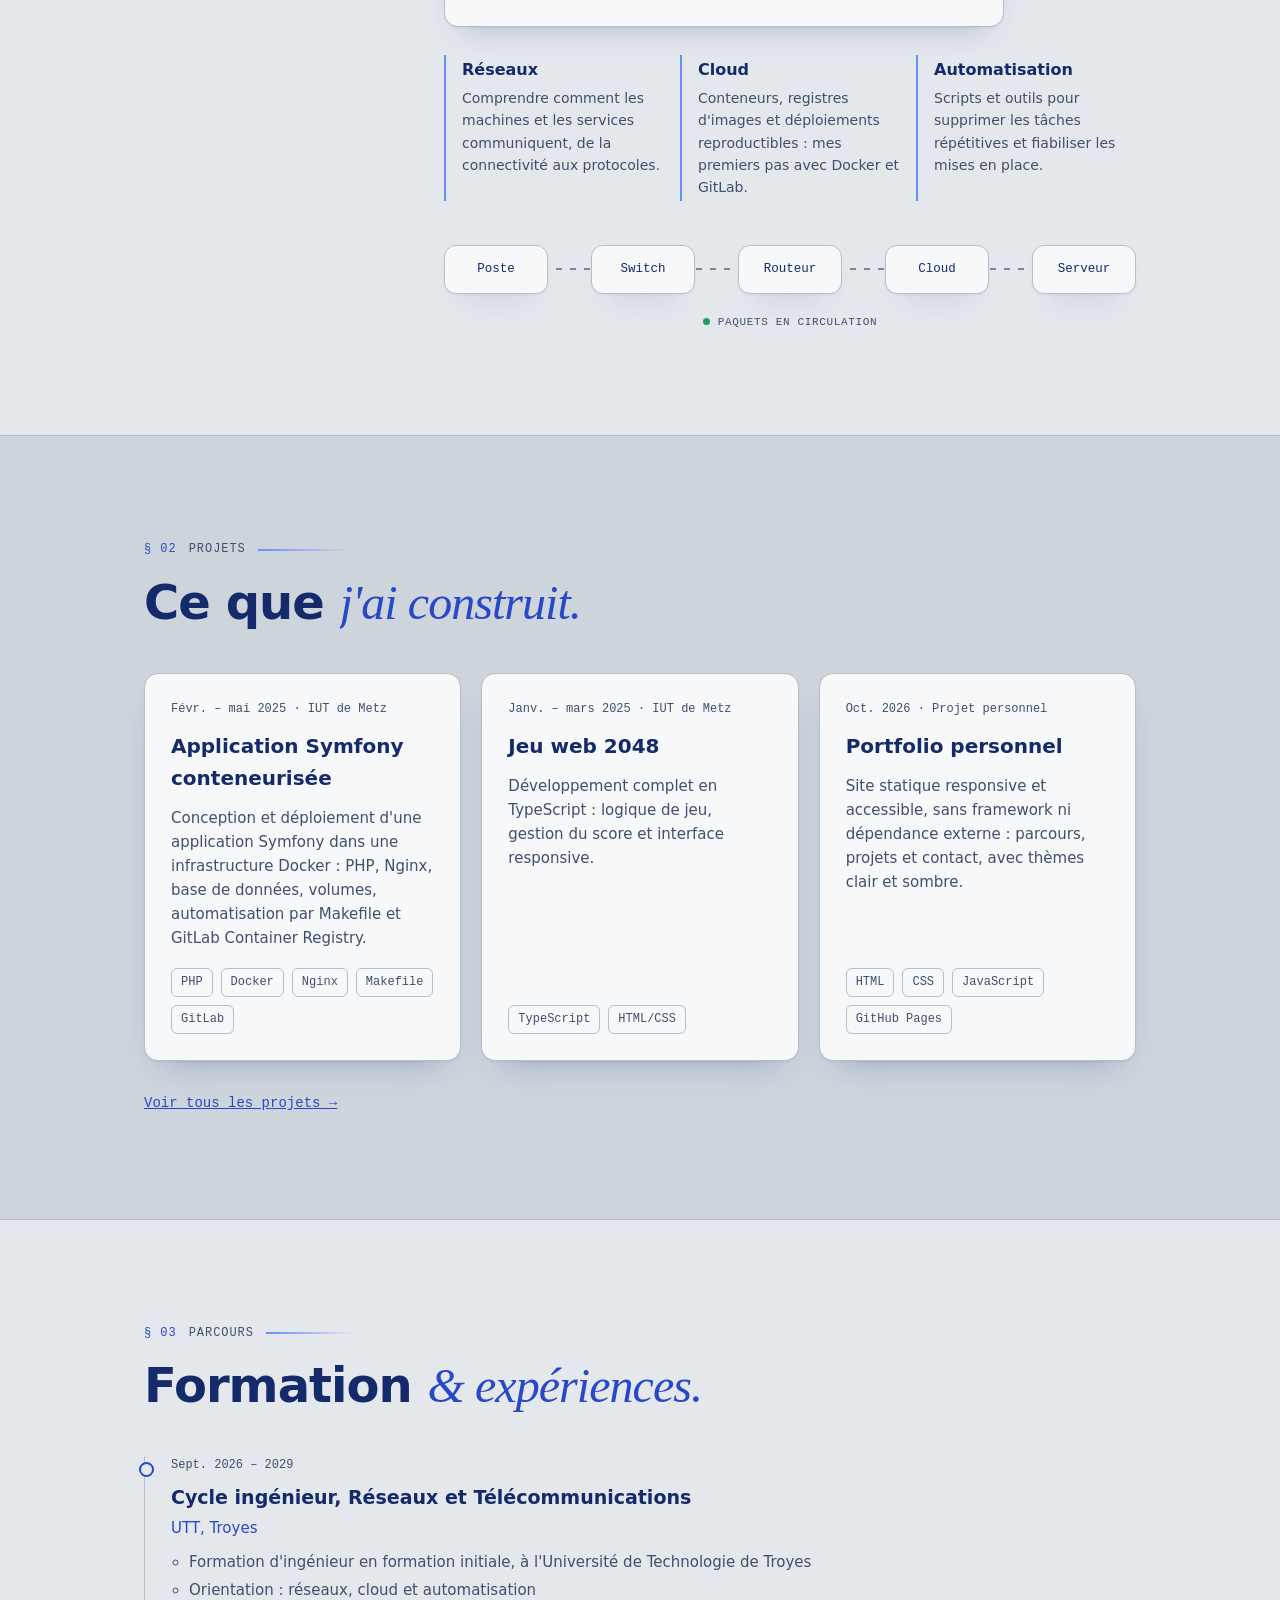
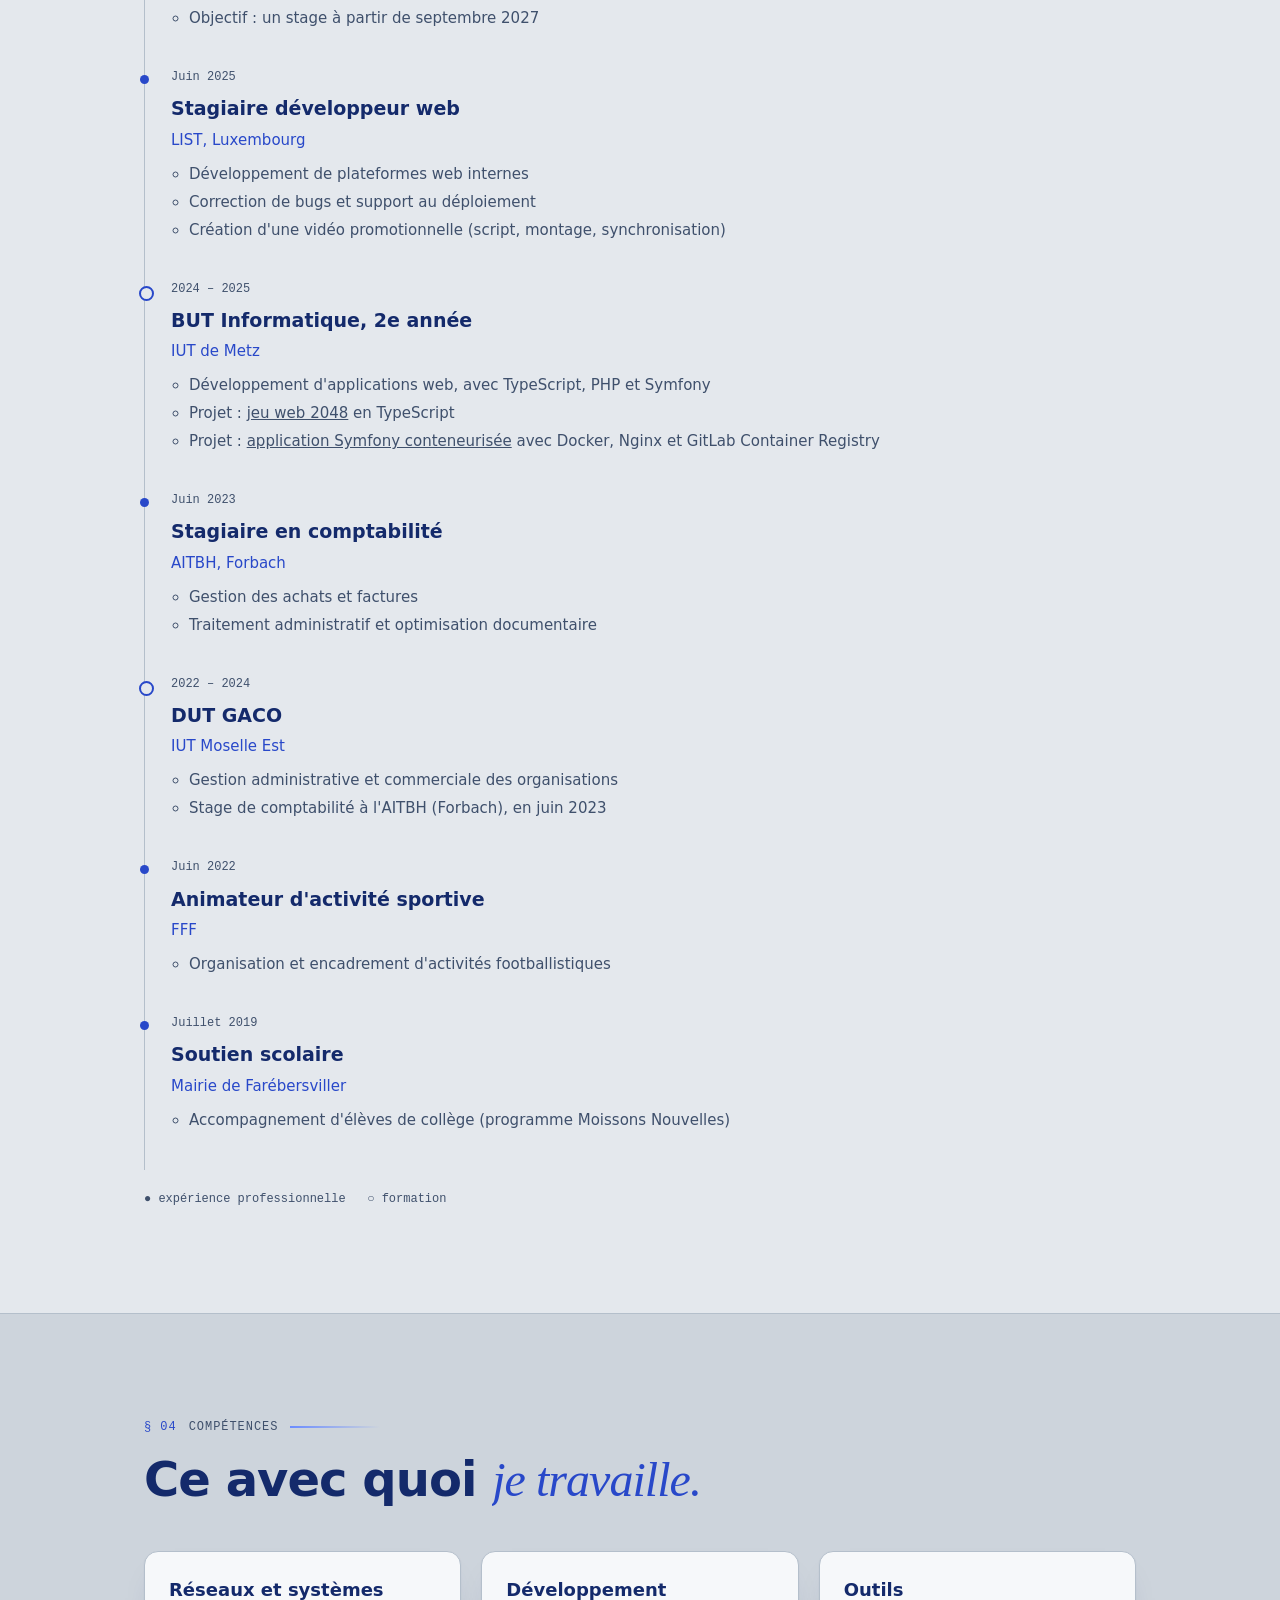
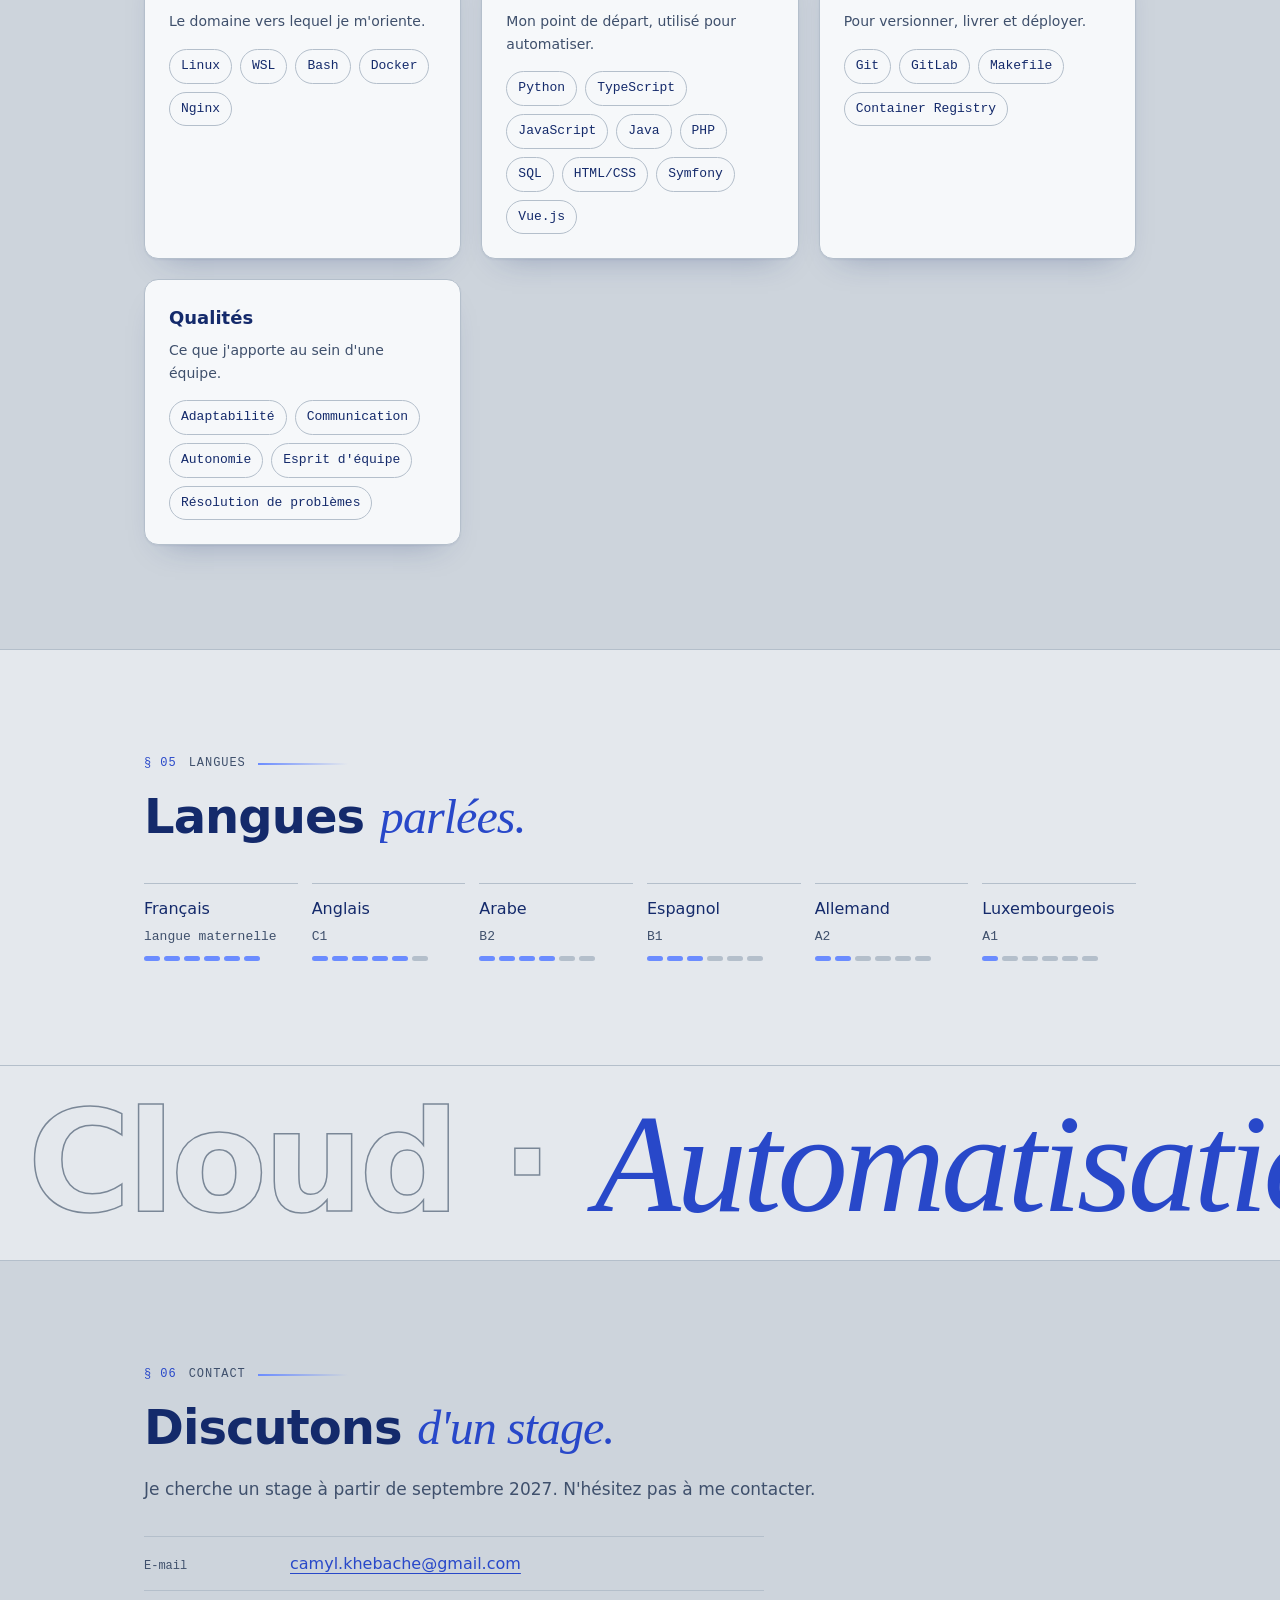
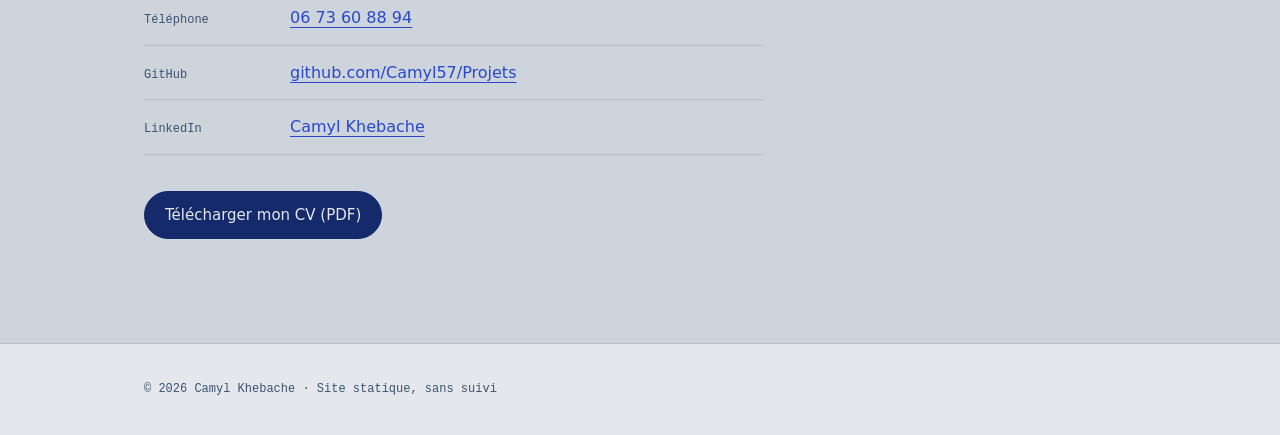
==== commit 8a45aca1: "Base : Farébersviller / Troyes" ====
--- a/index.html
+++ b/index.html
@@ -60,7 +60,7 @@
 <span class="l" style="--i:1">camyl.khebache</span>
 <span class="l" style="--i:2"><b>$</b> cat profil.txt</span>
 <span class="l" style="--i:3"><u>école</u>   UTT · cycle ingénieur R&amp;T</span>
-<span class="l" style="--i:4"><u>base</u>    Farébersviller (57)</span>
+<span class="l" style="--i:4"><u>base</u>    Farébersviller / Troyes</span>
 <span class="l" style="--i:5"><u>focus</u>   réseaux · cloud · automatisation</span>
 <span class="l" style="--i:6"><u>stage</u>   septembre 2027</span>
 <span class="l" style="--i:7"><b>$</b> <span class="cursor"></span></span></pre>
@@ -94,7 +94,7 @@
           <dl class="kv">
             <dt>Formation</dt><dd>Cycle ingénieur, Réseaux et Télécommunications · UTT, Troyes</dd>
             <dt>Disponibilité</dt><dd>Stage à partir de septembre 2027</dd>
-            <dt>Base</dt><dd>Farébersviller (Moselle), France</dd>
+            <dt>Base</dt><dd>Farébersviller / Troyes</dd>
             <dt>Statut</dt><dd>Étudiant en formation initiale</dd>
           </dl>
         </div>
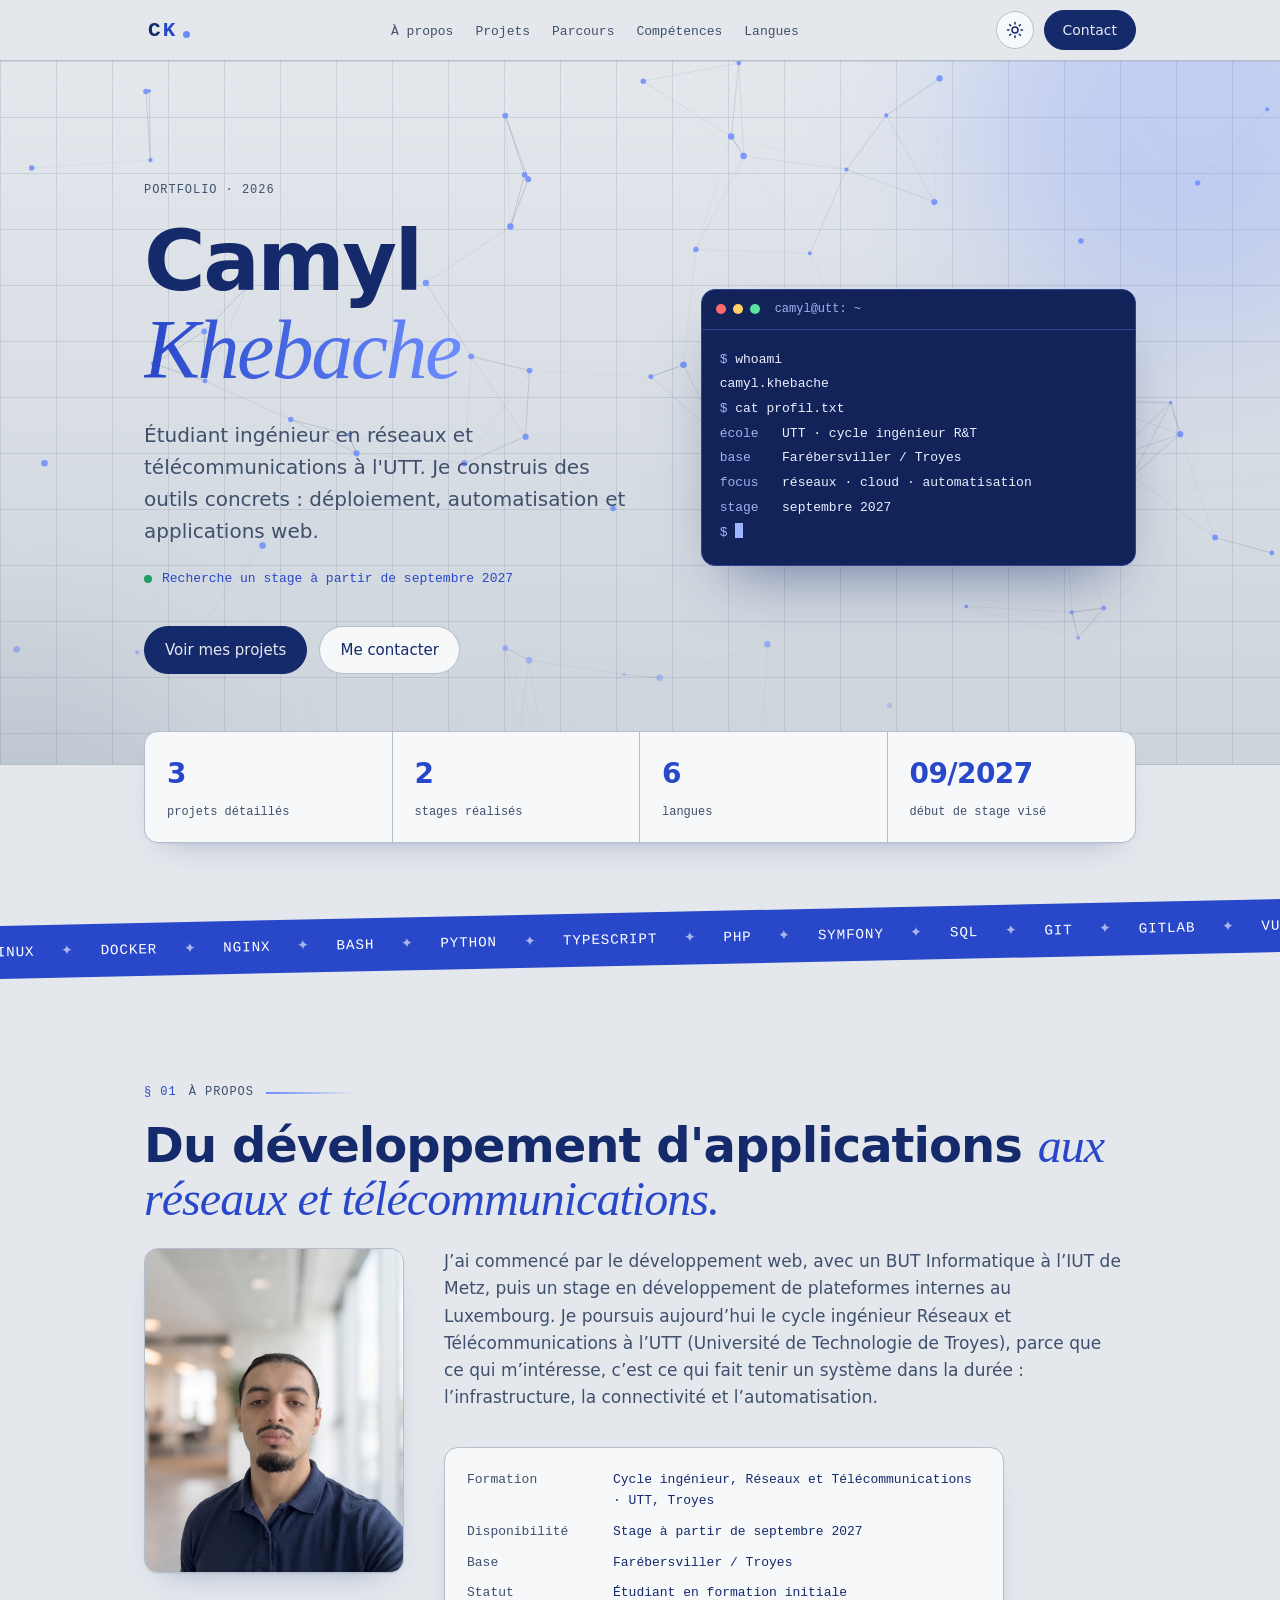
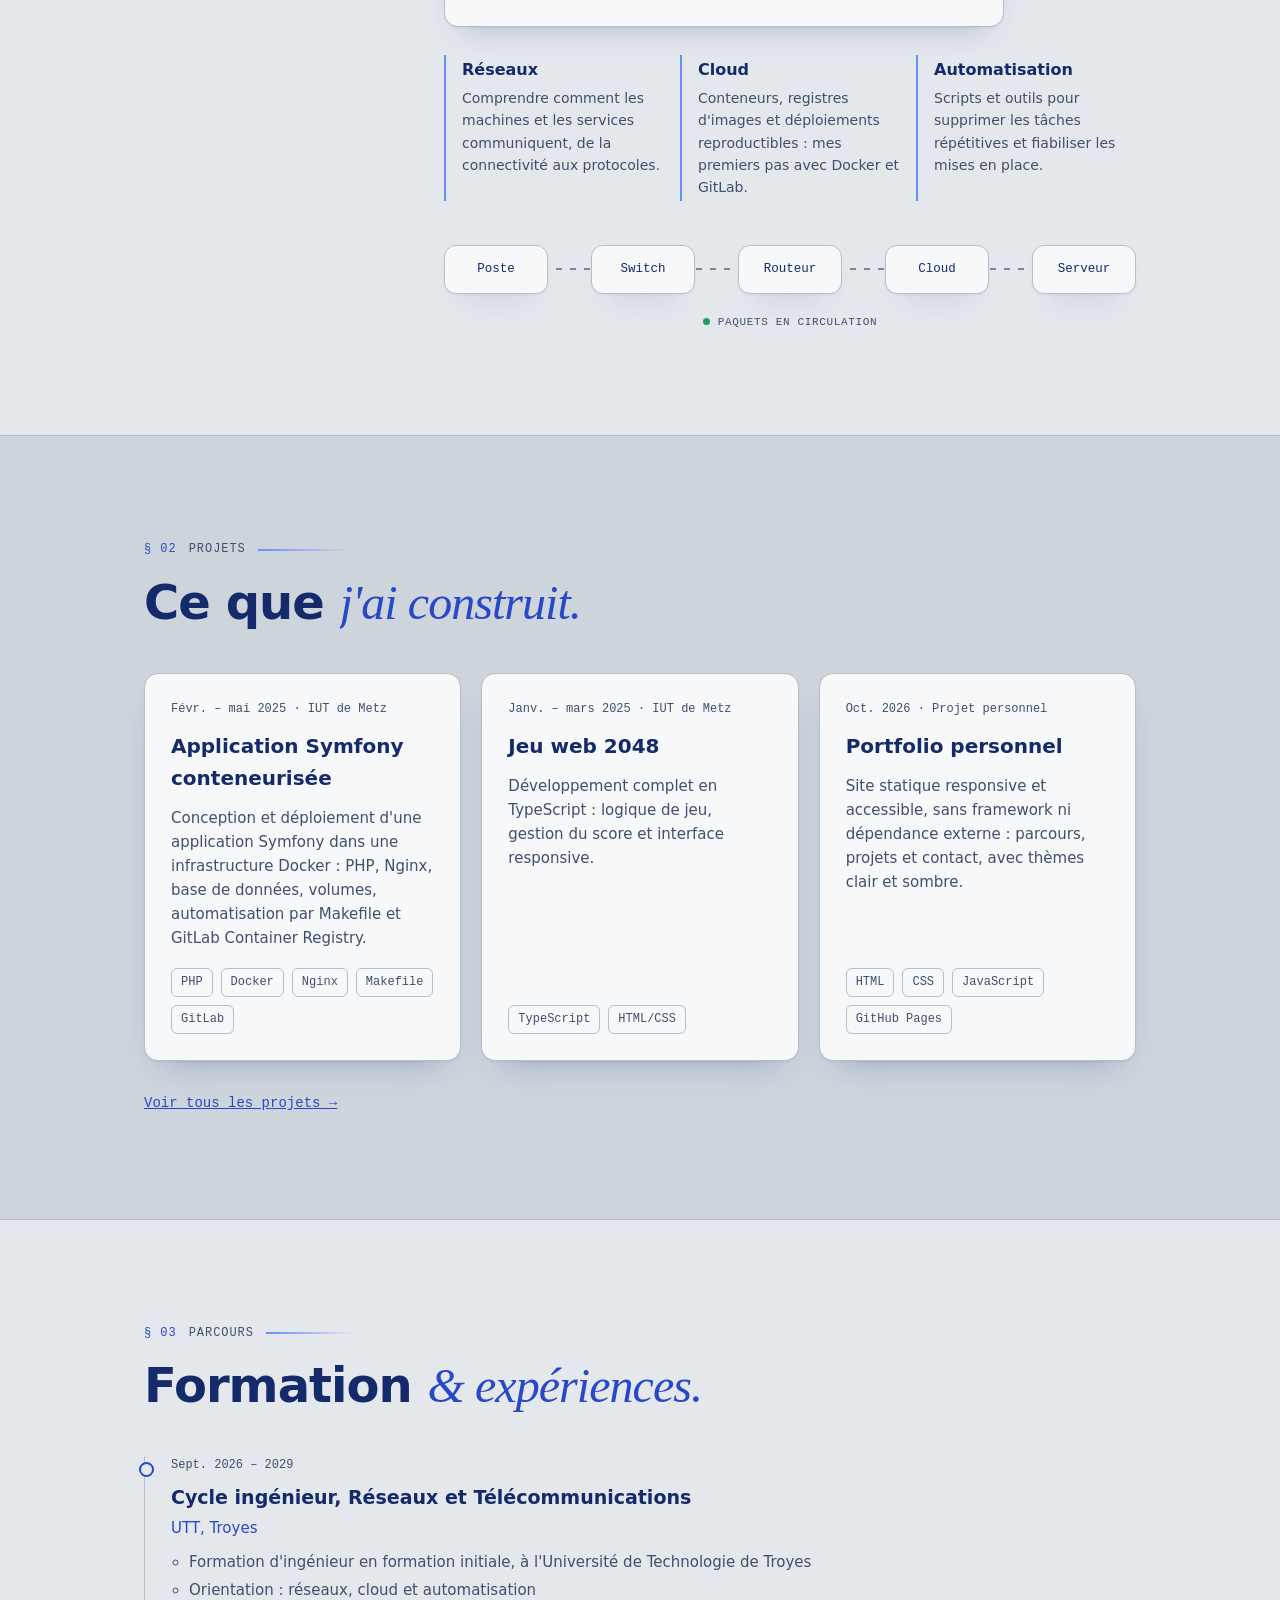
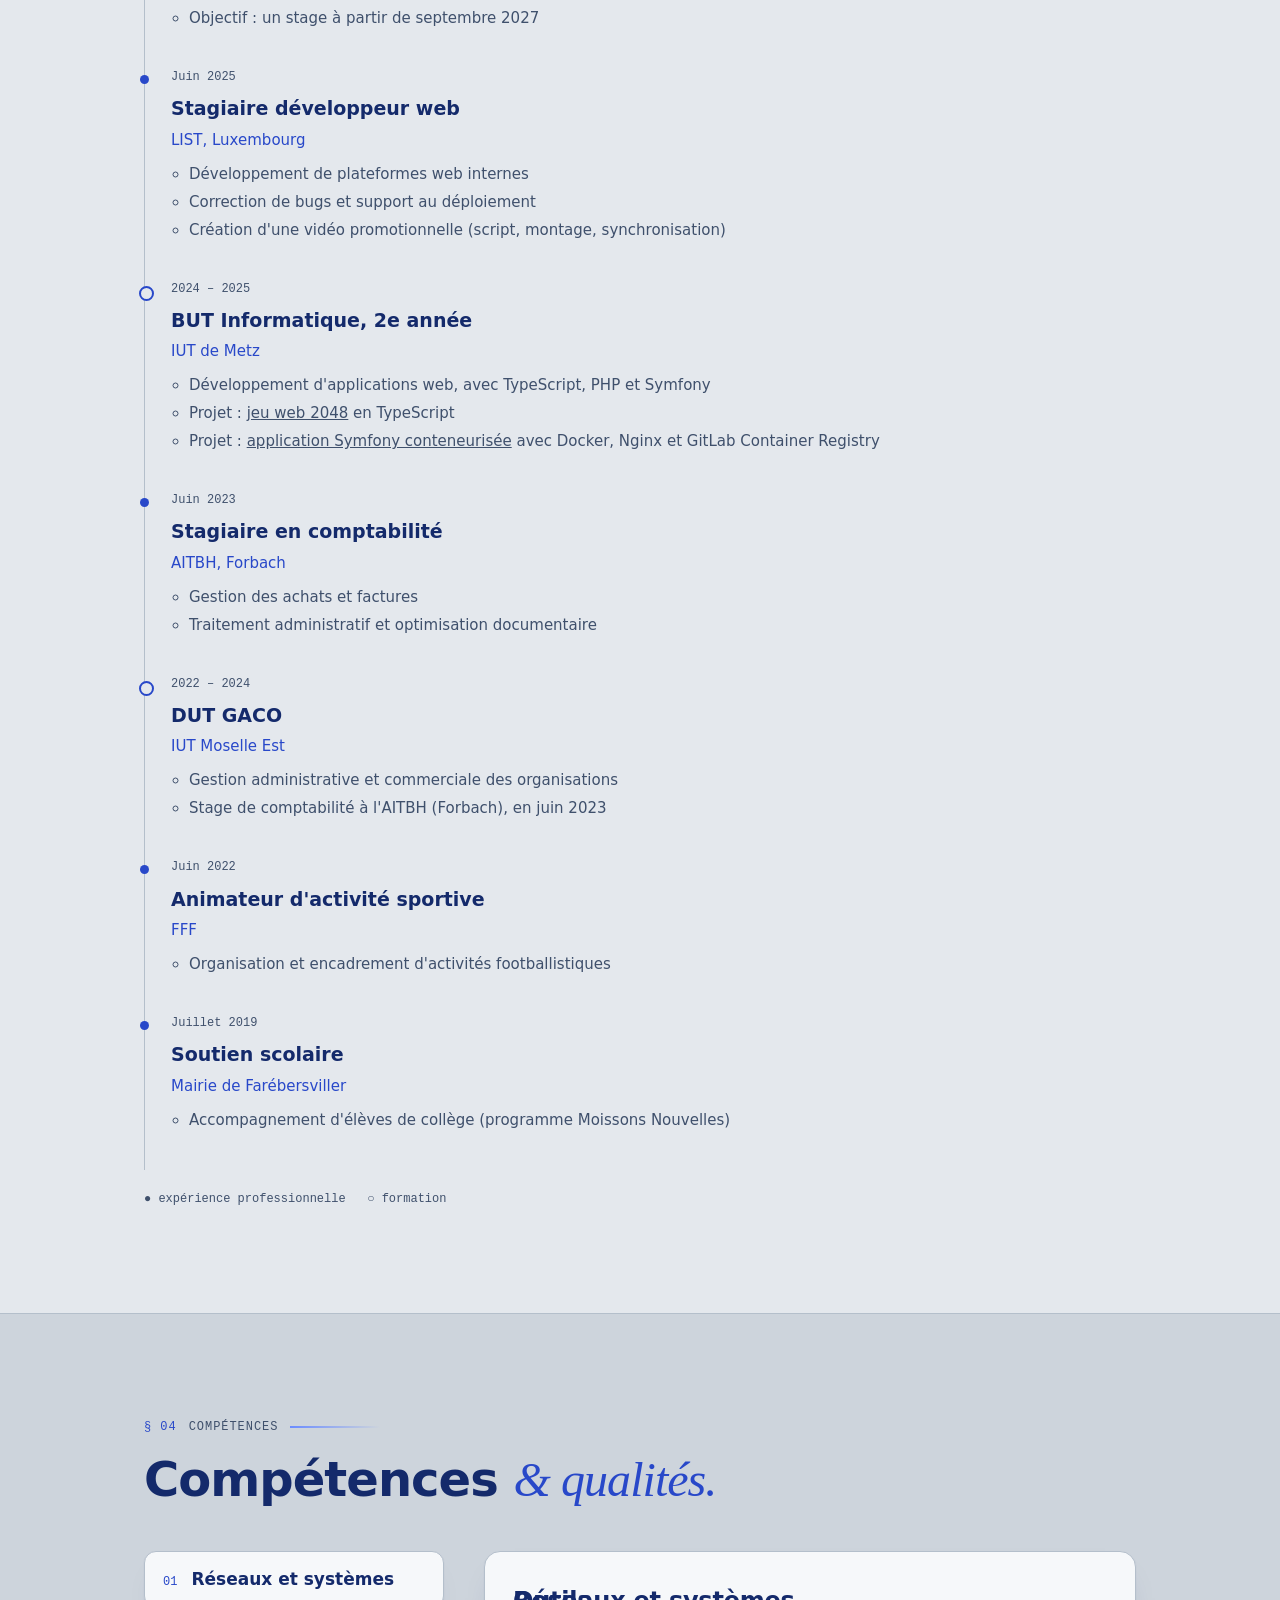
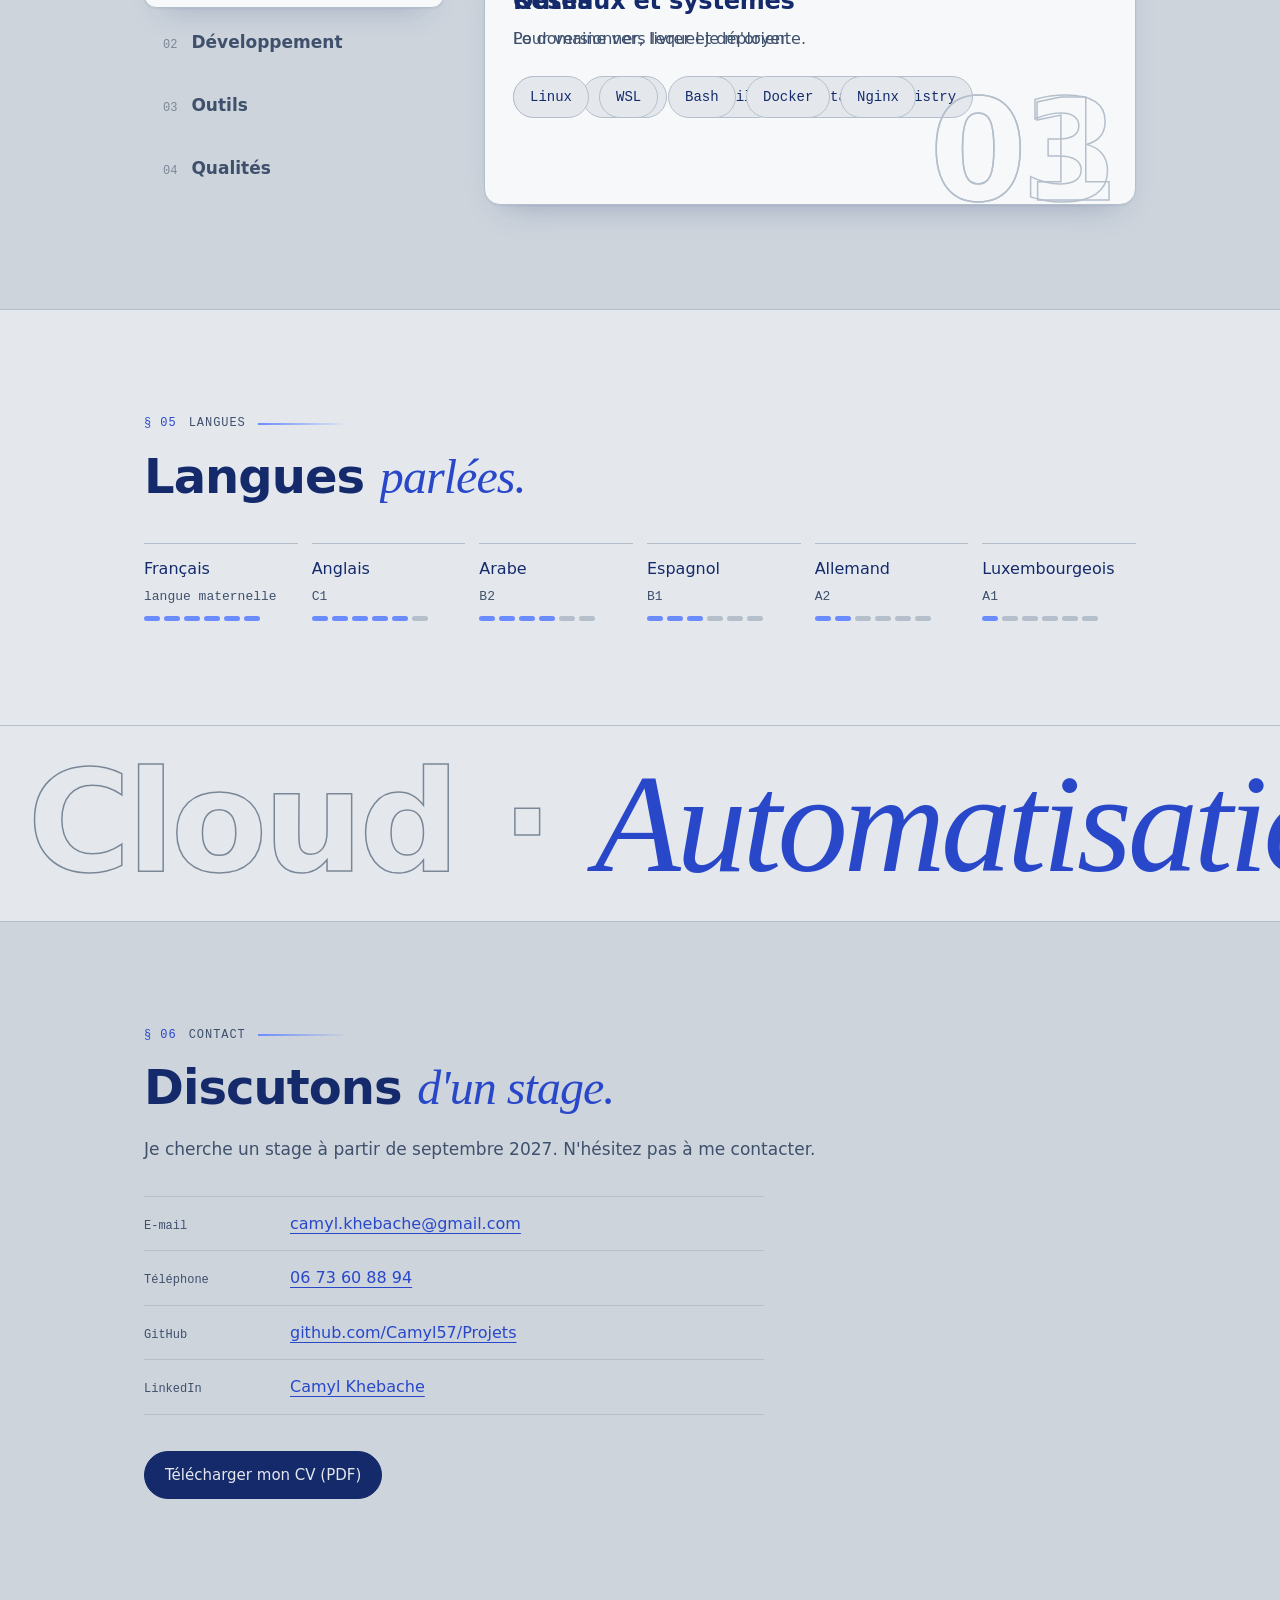
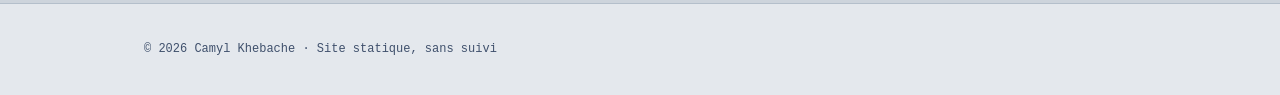
==== commit 76845d05: "Compétences : titre et sélecteur animé à la place des 4 blocs Co-Authored-By: Claude Sonnet 5.5 <nor" ====
--- a/index.html
+++ b/index.html
@@ -224,27 +224,35 @@
 <section id="competences" class="alt" aria-labelledby="t-competences">
   <div class="wrap">
     <div class="eyebrow">§ 04 <span>Compétences</span></div>
-    <h2 id="t-competences">Ce avec quoi <em>je travaille.</em></h2>
-    <div class="skill-groups">
-      <div class="skill-group">
-        <h3>Réseaux et systèmes</h3>
-        <p>Le domaine vers lequel je m'oriente.</p>
-        <ul class="tags"><li>Linux</li><li>WSL</li><li>Bash</li><li>Docker</li><li>Nginx</li></ul>
+    <h2 id="t-competences">Compétences <em>&amp; qualités.</em></h2>
+    <div class="skills-ui">
+      <div class="skill-tabs" role="tablist" aria-label="Domaines de compétences" aria-orientation="vertical">
+        <button class="skill-tab" role="tab" type="button" id="tab-1" aria-controls="panel-1" aria-selected="true" tabindex="0"><span class="n">01</span><span class="t">Réseaux et systèmes</span><i class="bar"></i></button>
+        <button class="skill-tab" role="tab" type="button" id="tab-2" aria-controls="panel-2" aria-selected="false" tabindex="-1"><span class="n">02</span><span class="t">Développement</span><i class="bar"></i></button>
+        <button class="skill-tab" role="tab" type="button" id="tab-3" aria-controls="panel-3" aria-selected="false" tabindex="-1"><span class="n">03</span><span class="t">Outils</span><i class="bar"></i></button>
+        <button class="skill-tab" role="tab" type="button" id="tab-4" aria-controls="panel-4" aria-selected="false" tabindex="-1"><span class="n">04</span><span class="t">Qualités</span><i class="bar"></i></button>
       </div>
-      <div class="skill-group">
-        <h3>Développement</h3>
-        <p>Mon point de départ, utilisé pour automatiser.</p>
-        <ul class="tags"><li>Python</li><li>TypeScript</li><li>JavaScript</li><li>Java</li><li>PHP</li><li>SQL</li><li>HTML/CSS</li><li>Symfony</li><li>Vue.js</li></ul>
-      </div>
-      <div class="skill-group">
-        <h3>Outils</h3>
-        <p>Pour versionner, livrer et déployer.</p>
-        <ul class="tags"><li>Git</li><li>GitLab</li><li>Makefile</li><li>Container Registry</li></ul>
-      </div>
-      <div class="skill-group">
-        <h3>Qualités</h3>
-        <p>Ce que j'apporte au sein d'une équipe.</p>
-        <ul class="tags"><li>Adaptabilité</li><li>Communication</li><li>Autonomie</li><li>Esprit d'équipe</li><li>Résolution de problèmes</li></ul>
+      <div class="skill-panels">
+        <div class="skill-panel" role="tabpanel" id="panel-1" aria-labelledby="tab-1">
+          <h3>Réseaux et systèmes</h3>
+          <p>Le domaine vers lequel je m'oriente.</p>
+          <ul class="chips"><li>Linux</li><li>WSL</li><li>Bash</li><li>Docker</li><li>Nginx</li></ul>
+        </div>
+        <div class="skill-panel" role="tabpanel" id="panel-2" aria-labelledby="tab-2">
+          <h3>Développement</h3>
+          <p>Mon point de départ, utilisé pour automatiser.</p>
+          <ul class="chips"><li>Python</li><li>TypeScript</li><li>JavaScript</li><li>Java</li><li>PHP</li><li>SQL</li><li>HTML/CSS</li><li>Symfony</li><li>Vue.js</li></ul>
+        </div>
+        <div class="skill-panel" role="tabpanel" id="panel-3" aria-labelledby="tab-3">
+          <h3>Outils</h3>
+          <p>Pour versionner, livrer et déployer.</p>
+          <ul class="chips"><li>Git</li><li>GitLab</li><li>Makefile</li><li>Container Registry</li></ul>
+        </div>
+        <div class="skill-panel" role="tabpanel" id="panel-4" aria-labelledby="tab-4">
+          <h3>Qualités</h3>
+          <p>Ce que j'apporte au sein d'une équipe.</p>
+          <ul class="chips"><li>Adaptabilité</li><li>Communication</li><li>Autonomie</li><li>Esprit d'équipe</li><li>Résolution de problèmes</li></ul>
+        </div>
       </div>
     </div>
   </div>
--- a/assets/css/animations.css
+++ b/assets/css/animations.css
@@ -343,3 +343,50 @@
   .pk { display: none; }
   .hero-text, .term { translate: none; }
 }
+
+/* ===== Compétences : sélecteur animé ===== */
+.skills-ui { display: grid; gap: 28px; grid-template-columns: 1fr; margin-top: 44px; align-items: start; }
+@media (min-width: 860px) { .skills-ui { grid-template-columns: 300px 1fr; gap: 40px; } }
+.skill-tabs { display: none; }
+.js .skill-tabs { display: flex; gap: 8px; flex-wrap: wrap; }
+@media (min-width: 860px) { .js .skill-tabs { flex-direction: column; flex-wrap: nowrap; gap: 6px; } }
+.skill-tab { position: relative; display: flex; align-items: baseline; gap: 14px; padding: 14px 18px; border: 1px solid transparent; border-radius: 12px;
+  background: transparent; color: var(--muted); font: inherit; text-align: left; cursor: pointer; overflow: hidden;
+  transition: background .3s, color .3s, border-color .3s, transform .3s; }
+.skill-tab .n { font-family: var(--mono); font-size: 12px; color: var(--dolphin); transition: color .3s; }
+.skill-tab .t { font-size: 17px; font-weight: 600; }
+.skill-tab:hover { color: var(--text); transform: translateX(4px); }
+.skill-tab[aria-selected="true"] { background: var(--card); color: var(--text); border-color: var(--line); box-shadow: var(--shadow); }
+.skill-tab[aria-selected="true"] .n { color: var(--accent); }
+.skill-tab .bar { position: absolute; left: 0; bottom: 0; height: 3px; width: 100%; background: linear-gradient(90deg, var(--accent-2), var(--accent));
+  transform: scaleX(0); transform-origin: 0 50%; }
+.skills-ui.run:not(.manual) .skill-tab[aria-selected="true"] .bar { animation: tabBar 6s linear forwards; }
+.skills-ui.run:not(.manual):hover .bar, .skills-ui.run:not(.manual):focus-within .bar { animation-play-state: paused; }
+@keyframes tabBar { to { transform: scaleX(1); } }
+@media (max-width: 859px) { .skill-tab { padding: 10px 14px; } .skill-tab .n { display: none; } .skill-tab .t { font-size: 15px; } }
+
+.skill-panels { display: grid; border: 1px solid var(--line); border-radius: 16px; background: var(--card); box-shadow: var(--shadow); min-height: 220px; overflow: hidden; position: relative; }
+.skill-panel { padding: 30px 28px 34px; }
+.skill-panel + .skill-panel { border-top: 1px solid var(--line); }
+.js .skill-panel { grid-area: 1 / 1; border-top: 0; }
+.skill-panel h3 { font-size: 24px; font-weight: 600; letter-spacing: -0.01em; }
+.skill-panel p { color: var(--muted); font-size: 16px; margin: 6px 0 24px; max-width: 520px; }
+.chips { list-style: none; display: flex; flex-wrap: wrap; gap: 10px; }
+.chips li { font-family: var(--mono); font-size: 14px; padding: 9px 16px; border: 1px solid var(--line); border-radius: 999px; background: var(--bg); color: var(--text);
+  transition: border-color .2s, background .2s, transform .2s; }
+.chips li:hover { border-color: var(--accent); background: color-mix(in srgb, var(--accent-2) 16%, var(--bg)); transform: translateY(-3px); }
+.js .skill-panel { opacity: 0; visibility: hidden; transform: translateX(24px); transition: opacity .45s, transform .55s cubic-bezier(.2,.7,.2,1), visibility 0s .45s; }
+.js .skill-panel.on { opacity: 1; visibility: visible; transform: none; transition-delay: 0s; }
+.js .skill-panel.on .chips li { animation: chipIn .55s cubic-bezier(.3,1.5,.5,1) both; animation-delay: calc(var(--k, 0) * 70ms + .12s); }
+@keyframes chipIn { from { opacity: 0; transform: translateY(14px) scale(.7); } }
+.skill-panel::after { content: attr(data-n); position: absolute; right: 22px; bottom: -18px; font-size: 140px; font-weight: 700; letter-spacing: -0.04em; line-height: 1;
+  color: transparent; -webkit-text-stroke: 1.5px var(--line); pointer-events: none; }
+@media (max-width: 520px) { .skill-panel { padding: 24px 18px 28px; } .skill-panel::after { font-size: 90px; } .chips li { font-size: 13px; padding: 8px 13px; } }
+.skill-panels { padding: 0; }
+.js .skills-ui .skill-panel:not(.on) .chips li { animation: none; }
+
+@media (prefers-reduced-motion: reduce) {
+  .js .skill-panel { transition: none; transform: none; }
+  .js .skill-panel.on .chips li { animation: none; }
+  .skills-ui .bar { display: none; }
+}
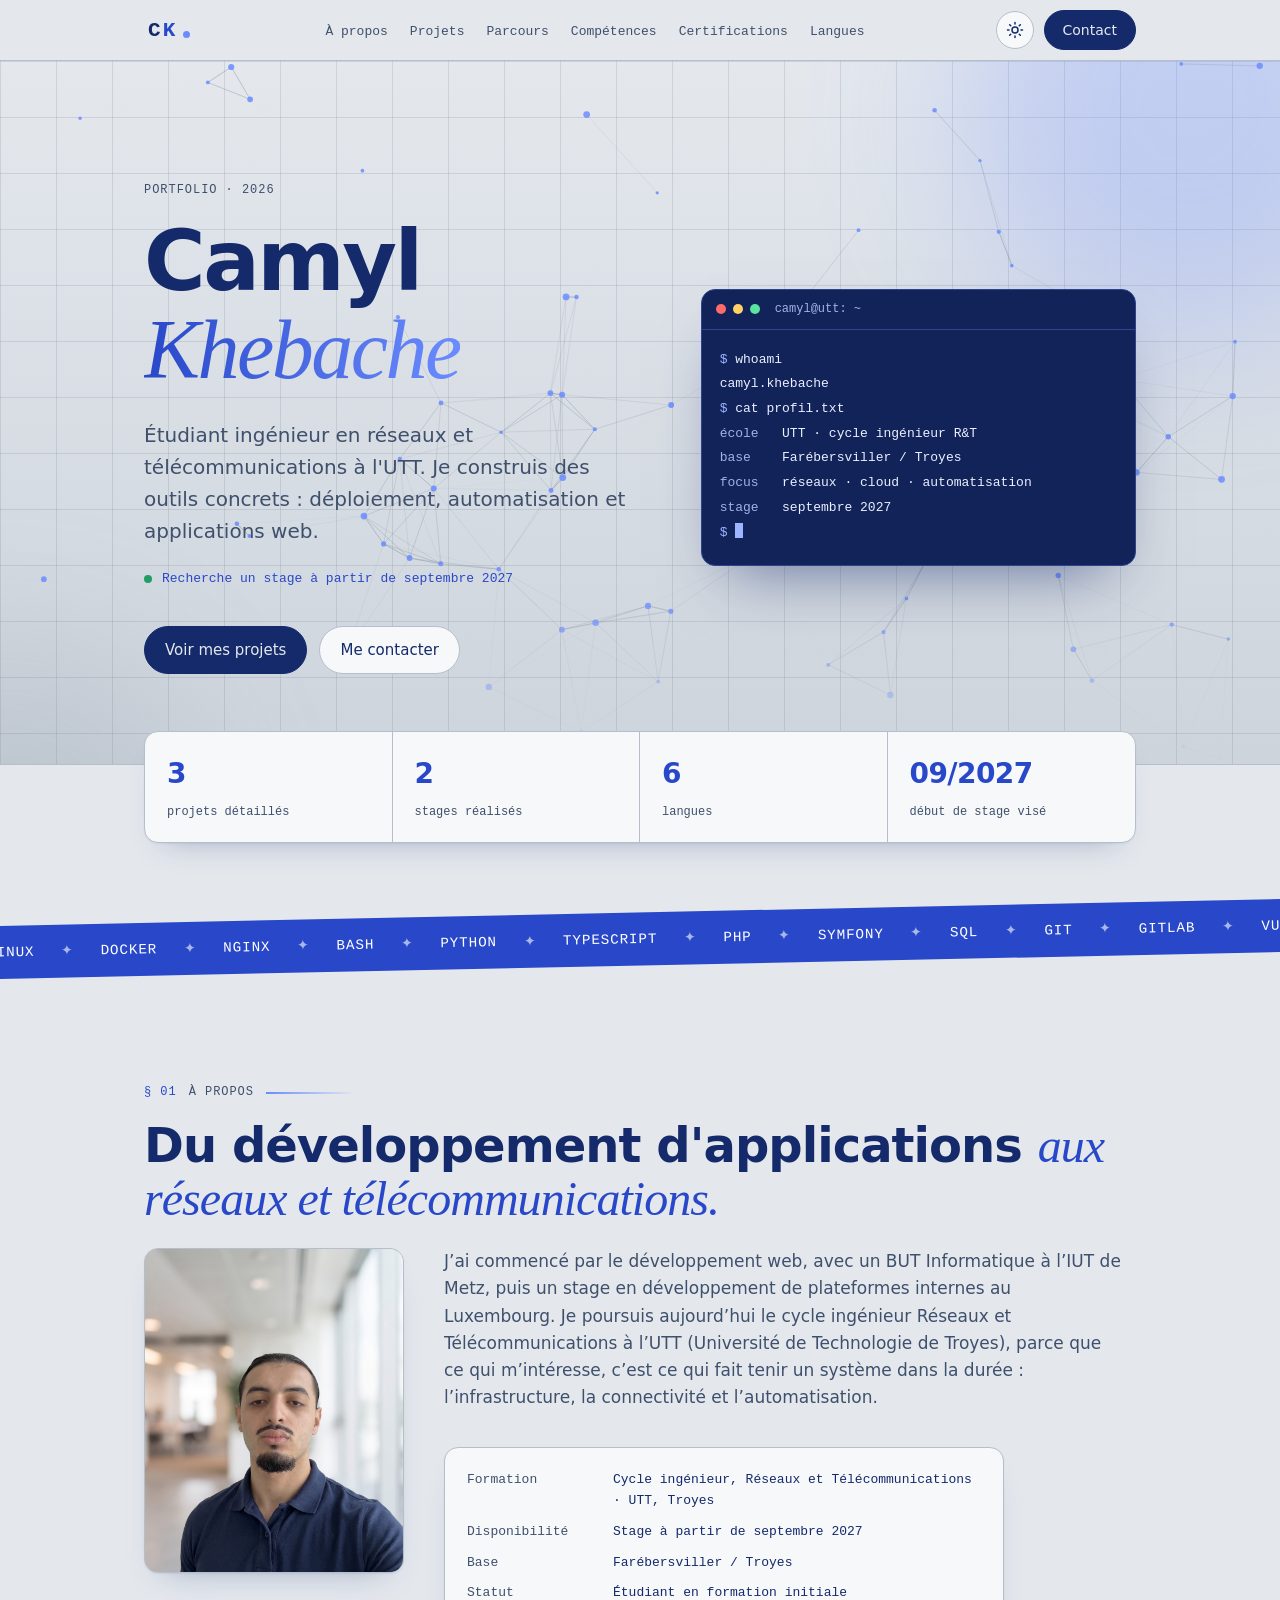
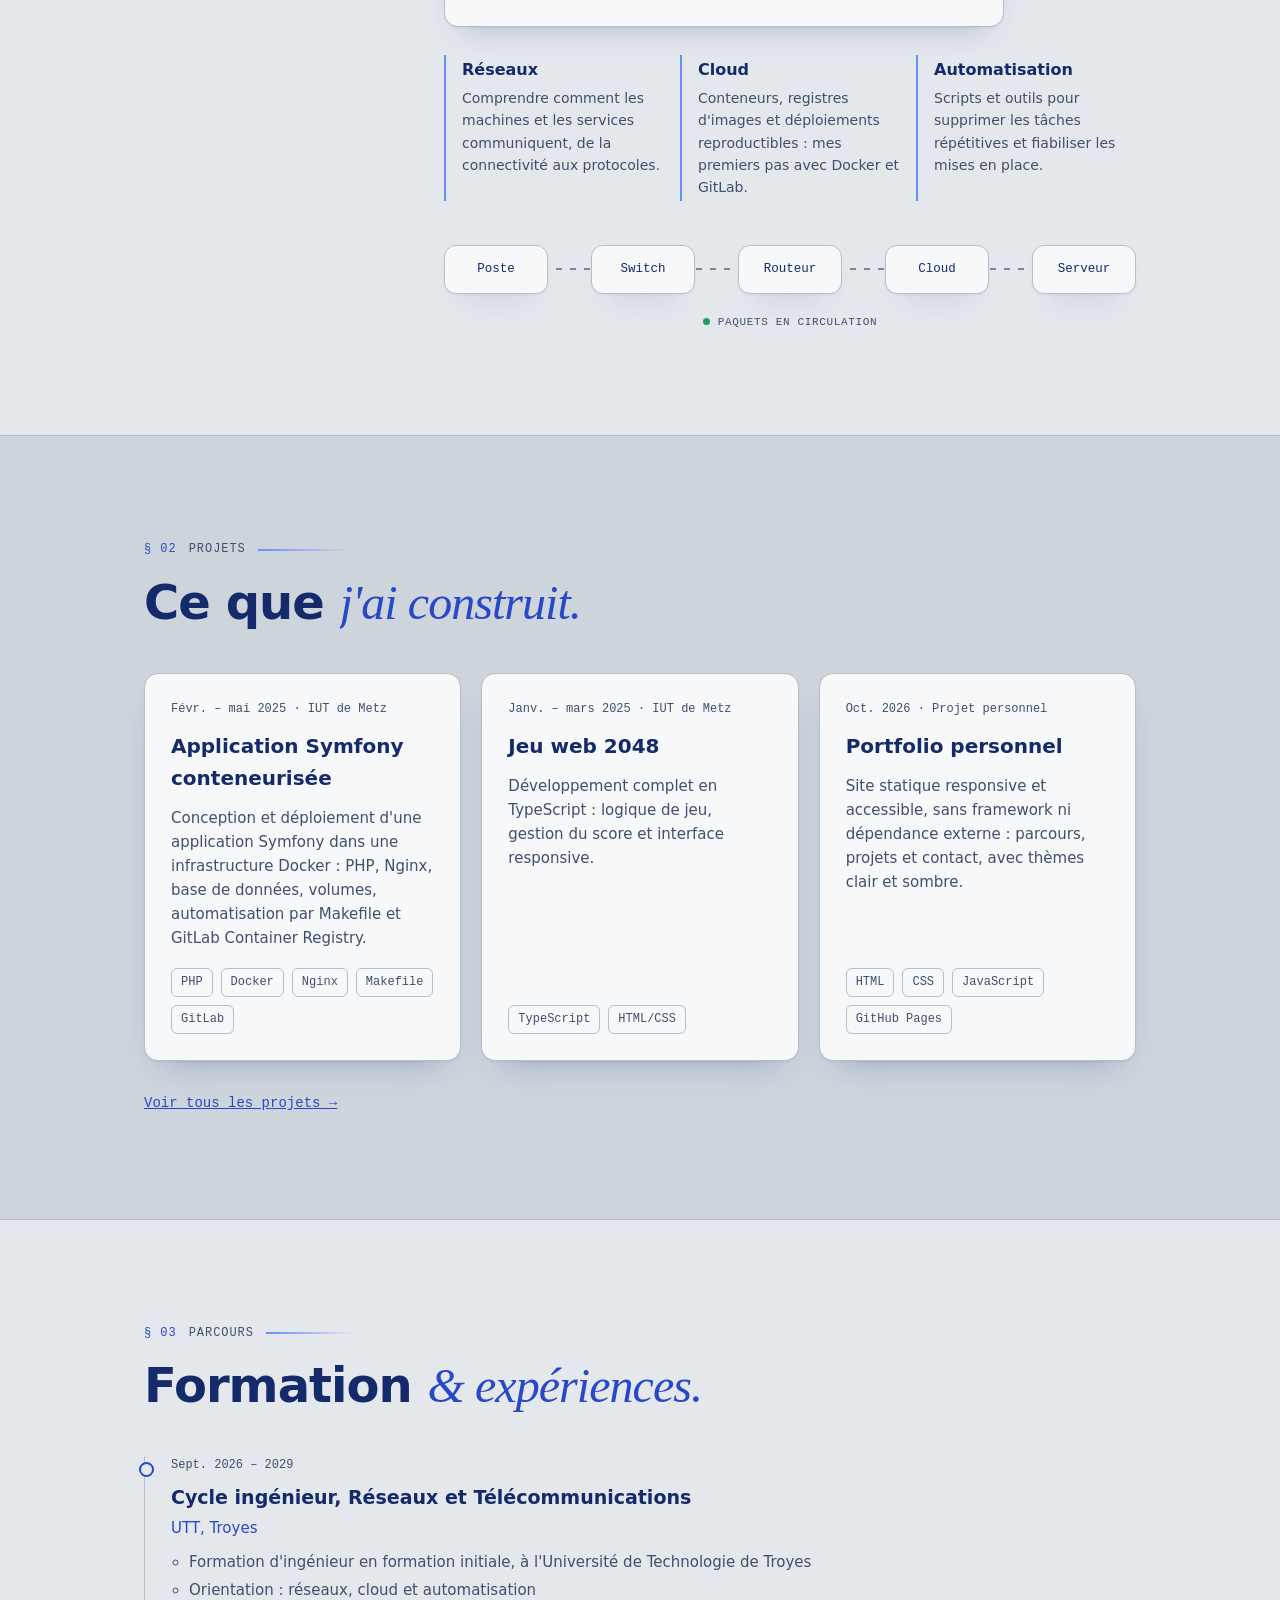
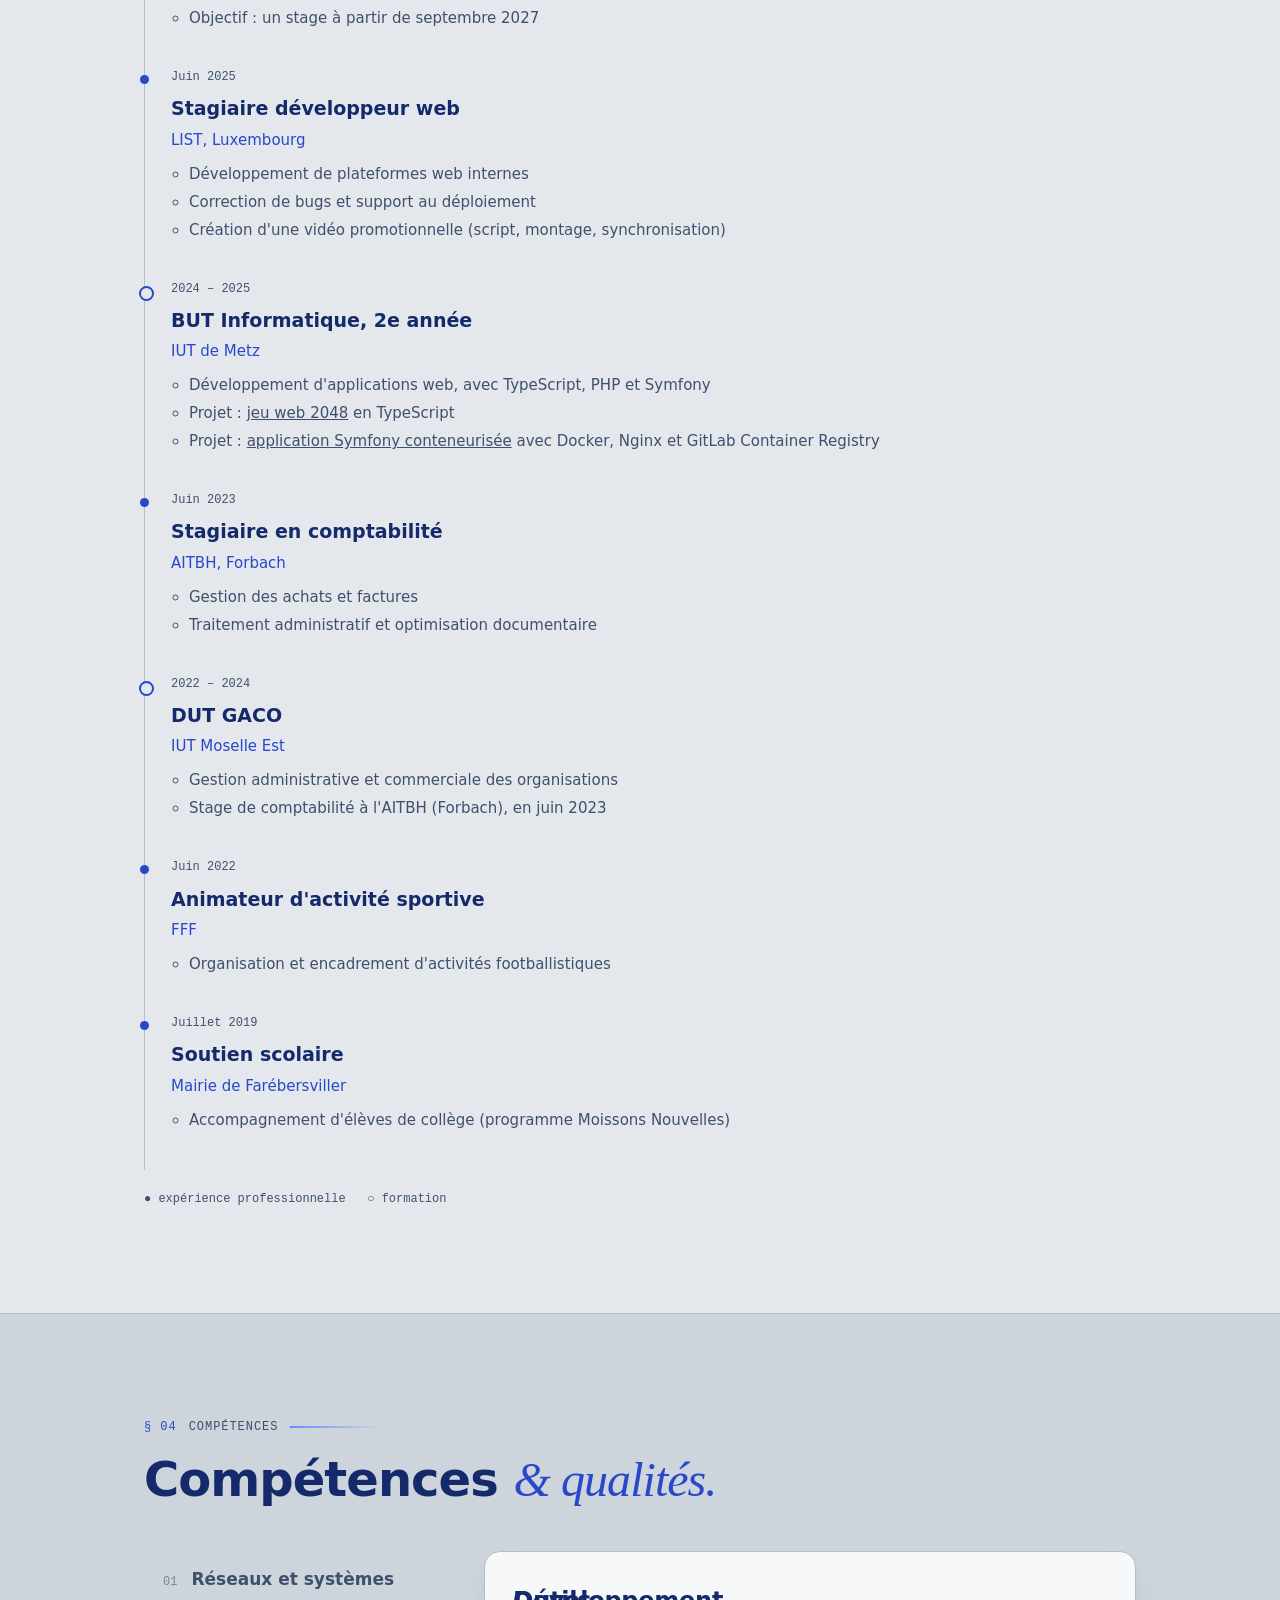
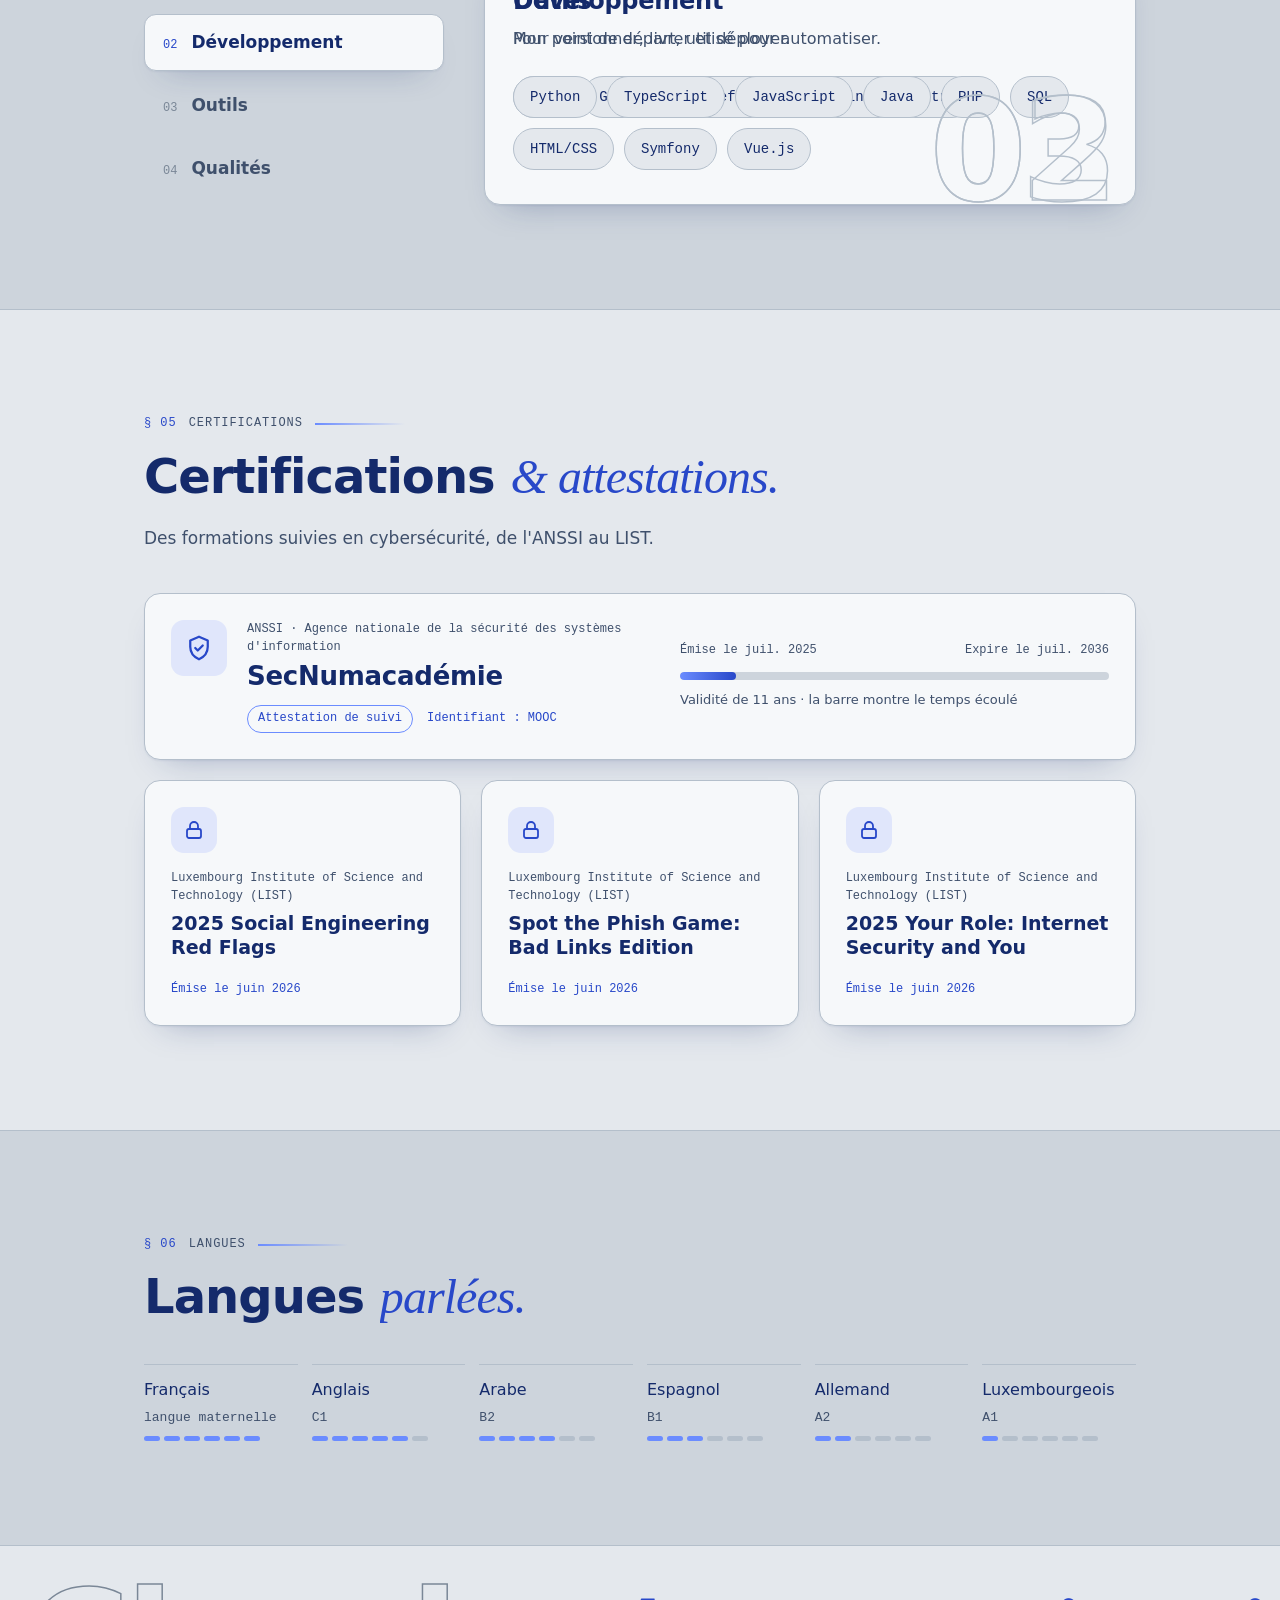
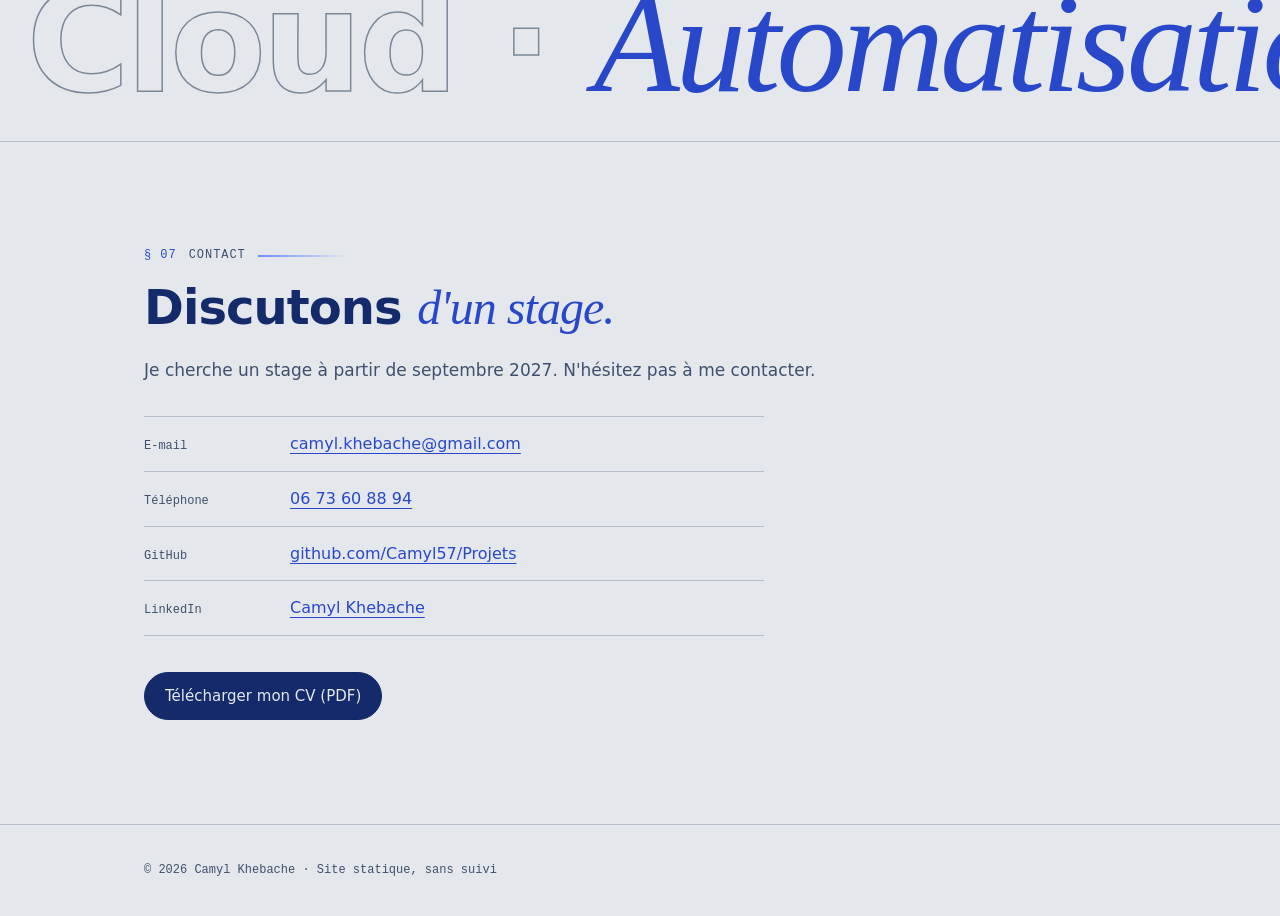
==== commit a436076b: "Section Certifications (SecNumacadémie ANSSI, 3 attestations LIST)" ====
--- a/index.html
+++ b/index.html
@@ -29,6 +29,7 @@
         <li><a href="#projets">Projets</a></li>
         <li><a href="#parcours">Parcours</a></li>
         <li><a href="#competences">Compétences</a></li>
+        <li><a href="#certifications">Certifications</a></li>
         <li><a href="#langues">Langues</a></li>
       </ul>
     </nav>
@@ -258,9 +259,52 @@
   </div>
 </section>
 
-<section id="langues" aria-labelledby="t-langues">
-  <div class="wrap">
-    <div class="eyebrow">§ 05 <span>Langues</span></div>
+<section id="certifications" aria-labelledby="t-certifications">
+  <div class="wrap">
+    <div class="eyebrow">§ 05 <span>Certifications</span></div>
+    <h2 id="t-certifications">Certifications <em>&amp; attestations.</em></h2>
+    <p class="body">Des formations suivies en cybersécurité, de l'ANSSI au LIST.</p>
+    <div class="cert-grid">
+      <article class="cert feat">
+        <div class="cert-main">
+          <span class="cert-ico"><svg viewBox="0 0 24 24" fill="none" stroke="currentColor" stroke-width="1.8" stroke-linecap="round" stroke-linejoin="round" aria-hidden="true"><path d="M12 3l7 3v5c0 4.5-3 8.2-7 10-4-1.8-7-5.5-7-10V6z"/><path d="M9 12l2 2 4-4"/></svg></span>
+          <div>
+            <p class="cert-org">ANSSI · Agence nationale de la sécurité des systèmes d'information</p>
+            <h3>SecNumacadémie</h3>
+            <p class="cert-meta"><span class="tag">Attestation de suivi</span> <span>Identifiant : MOOC</span></p>
+          </div>
+        </div>
+        <div class="validity" data-from="2025-07" data-to="2036-07">
+          <div class="v-top"><span>Émise le <time datetime="2025-07">juil. 2025</time></span><span>Expire le <time datetime="2036-07">juil. 2036</time></span></div>
+          <div class="v-track"><i class="v-fill"></i></div>
+          <p class="v-note">Validité de 11 ans · la barre montre le temps écoulé</p>
+        </div>
+      </article>
+      <article class="cert">
+        <span class="cert-ico"><svg viewBox="0 0 24 24" fill="none" stroke="currentColor" stroke-width="1.8" stroke-linecap="round" stroke-linejoin="round" aria-hidden="true"><rect x="5" y="11" width="14" height="9" rx="2"/><path d="M8 11V8a4 4 0 0 1 8 0v3"/></svg></span>
+        <p class="cert-org">Luxembourg Institute of Science and Technology (LIST)</p>
+        <h3>2025 Social Engineering Red Flags</h3>
+        <p class="cert-meta"><time datetime="2026-06">Émise le juin 2026</time></p>
+      </article>
+      <article class="cert">
+        <span class="cert-ico"><svg viewBox="0 0 24 24" fill="none" stroke="currentColor" stroke-width="1.8" stroke-linecap="round" stroke-linejoin="round" aria-hidden="true"><rect x="5" y="11" width="14" height="9" rx="2"/><path d="M8 11V8a4 4 0 0 1 8 0v3"/></svg></span>
+        <p class="cert-org">Luxembourg Institute of Science and Technology (LIST)</p>
+        <h3>Spot the Phish Game: Bad Links Edition</h3>
+        <p class="cert-meta"><time datetime="2026-06">Émise le juin 2026</time></p>
+      </article>
+      <article class="cert">
+        <span class="cert-ico"><svg viewBox="0 0 24 24" fill="none" stroke="currentColor" stroke-width="1.8" stroke-linecap="round" stroke-linejoin="round" aria-hidden="true"><rect x="5" y="11" width="14" height="9" rx="2"/><path d="M8 11V8a4 4 0 0 1 8 0v3"/></svg></span>
+        <p class="cert-org">Luxembourg Institute of Science and Technology (LIST)</p>
+        <h3>2025 Your Role: Internet Security and You</h3>
+        <p class="cert-meta"><time datetime="2026-06">Émise le juin 2026</time></p>
+      </article>
+    </div>
+  </div>
+</section>
+
+<section id="langues" class="alt" aria-labelledby="t-langues">
+  <div class="wrap">
+    <div class="eyebrow">§ 06 <span>Langues</span></div>
     <h2 id="t-langues">Langues <em>parlées.</em></h2>
     <ul class="langs">
       <li><strong>Français</strong><small>langue maternelle</small><span class="dots" aria-hidden="true"><i class="on"></i><i class="on"></i><i class="on"></i><i class="on"></i><i class="on"></i><i class="on"></i></span></li>
@@ -275,9 +319,9 @@
 
 <div class="bigtext" aria-hidden="true"><p>Réseaux · Cloud · <em>Automatisation</em> · Réseaux · Cloud · <em>Automatisation</em></p></div>
 
-<section id="contact" class="alt" aria-labelledby="t-contact">
-  <div class="wrap">
-    <div class="eyebrow">§ 06 <span>Contact</span></div>
+<section id="contact" aria-labelledby="t-contact">
+  <div class="wrap">
+    <div class="eyebrow">§ 07 <span>Contact</span></div>
     <h2 id="t-contact">Discutons <em>d'un stage.</em></h2>
     <p class="body">Je cherche un stage à partir de septembre 2027. N'hésitez pas à me contacter.</p>
     <ul class="contact-list">
--- a/assets/css/animations.css
+++ b/assets/css/animations.css
@@ -390,3 +390,41 @@
   .js .skill-panel.on .chips li { animation: none; }
   .skills-ui .bar { display: none; }
 }
+
+/* ===== Certifications ===== */
+.cert-grid { display: grid; gap: 20px; grid-template-columns: repeat(auto-fit, minmax(min(100%, 270px), 1fr)); margin-top: 40px; }
+.cert { position: relative; overflow: hidden; display: flex; flex-direction: column; gap: 6px; padding: 26px; border: 1px solid var(--line); border-radius: 16px;
+  background: var(--card); box-shadow: var(--shadow); --mx: 50%; --my: 0%; transition: border-color .25s, transform .25s ease-out, box-shadow .25s; }
+.cert::before { content: ""; position: absolute; inset: 0; pointer-events: none; opacity: 0; transition: opacity .3s;
+  background: radial-gradient(340px circle at var(--mx) var(--my), color-mix(in srgb, var(--accent-2) 22%, transparent), transparent 70%); }
+.cert:hover::before { opacity: 1; }
+.cert:hover { border-color: var(--accent-2); transform: perspective(900px) rotateX(var(--rx, 0deg)) rotateY(var(--ry, 0deg)) translateY(-4px); }
+.cert-ico { display: inline-grid; place-items: center; width: 46px; height: 46px; margin-bottom: 10px; border-radius: 13px; color: var(--accent);
+  background: color-mix(in srgb, var(--accent-2) 16%, transparent); transition: transform .5s cubic-bezier(.3,1.6,.5,1), background .3s; }
+.cert-ico svg { width: 24px; height: 24px; }
+.cert:hover .cert-ico { transform: rotate(-8deg) scale(1.12); background: color-mix(in srgb, var(--accent-2) 30%, transparent); }
+.cert-org { font-family: var(--mono); font-size: 12px; color: var(--muted); line-height: 1.5; }
+.cert h3 { font-size: 19px; font-weight: 600; line-height: 1.3; }
+.cert-meta { margin-top: auto; padding-top: 14px; font-family: var(--mono); font-size: 12px; color: var(--accent); display: flex; flex-wrap: wrap; gap: 8px 14px; align-items: center; }
+.cert .tag { padding: 3px 10px; border: 1px solid var(--accent-2); border-radius: 999px; color: var(--accent); }
+
+.cert.feat { grid-column: 1 / -1; flex-direction: row; flex-wrap: wrap; align-items: center; justify-content: space-between; gap: 28px 40px; }
+.cert-main { display: flex; gap: 20px; align-items: flex-start; flex: 1 1 340px; }
+.cert-main .cert-ico { margin: 0; width: 56px; height: 56px; flex: none; }
+.cert-main .cert-ico svg { width: 30px; height: 30px; }
+.cert-main h3 { font-size: 26px; letter-spacing: -0.01em; margin: 4px 0 2px; }
+.cert-main .cert-meta { padding-top: 10px; }
+.validity { flex: 1 1 300px; max-width: 460px; }
+.v-top { display: flex; justify-content: space-between; gap: 12px; font-family: var(--mono); font-size: 12px; color: var(--muted); }
+.v-track { height: 8px; margin: 12px 0 10px; border-radius: 99px; background: var(--bg-2); overflow: hidden; }
+.v-fill { display: block; height: 100%; width: var(--p, 0%); border-radius: 99px; background: linear-gradient(90deg, var(--accent-2), var(--accent));
+  transform: scaleX(0); transform-origin: 0 50%; animation: vFill 1.6s cubic-bezier(.2,.7,.2,1) .4s forwards; animation-play-state: paused; }
+.cert-grid.in-view .v-fill, .cert.feat:not([data-reveal]) .v-fill, .cert.feat.in .v-fill { animation-play-state: running; }
+@keyframes vFill { to { transform: scaleX(1); } }
+.v-note { font-size: 13px; color: var(--muted); }
+@media (max-width: 520px) { .cert { padding: 22px 18px; } .cert-main { flex-direction: column; gap: 14px; } .cert-main h3 { font-size: 22px; } }
+
+@media (prefers-reduced-motion: reduce) { .v-fill { animation: none; transform: none; } }
+
+/* Barre du haut : menu plus compact sur écran moyen */
+@media (min-width: 801px) and (max-width: 1040px) { .menu { gap: 14px; } .menu a { font-size: 12px; } .nav-contact { padding: 8px 14px; } }
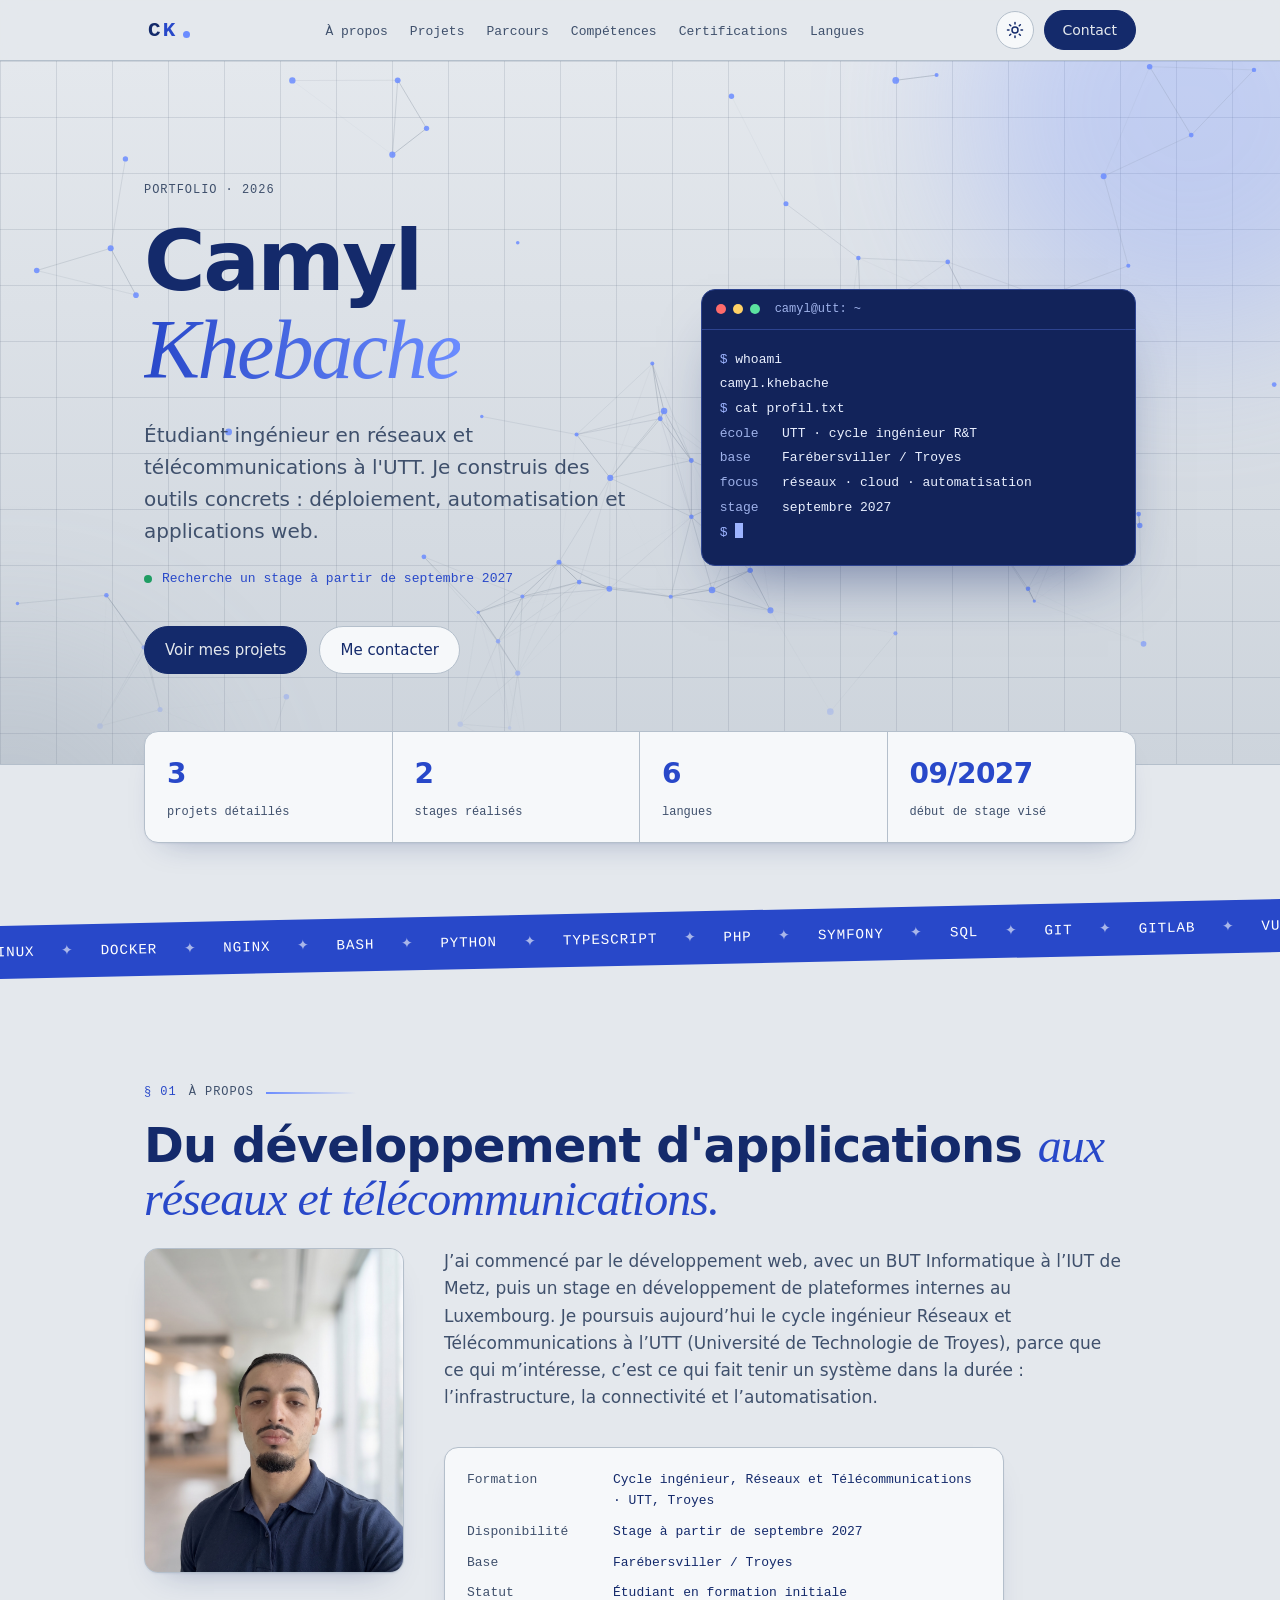
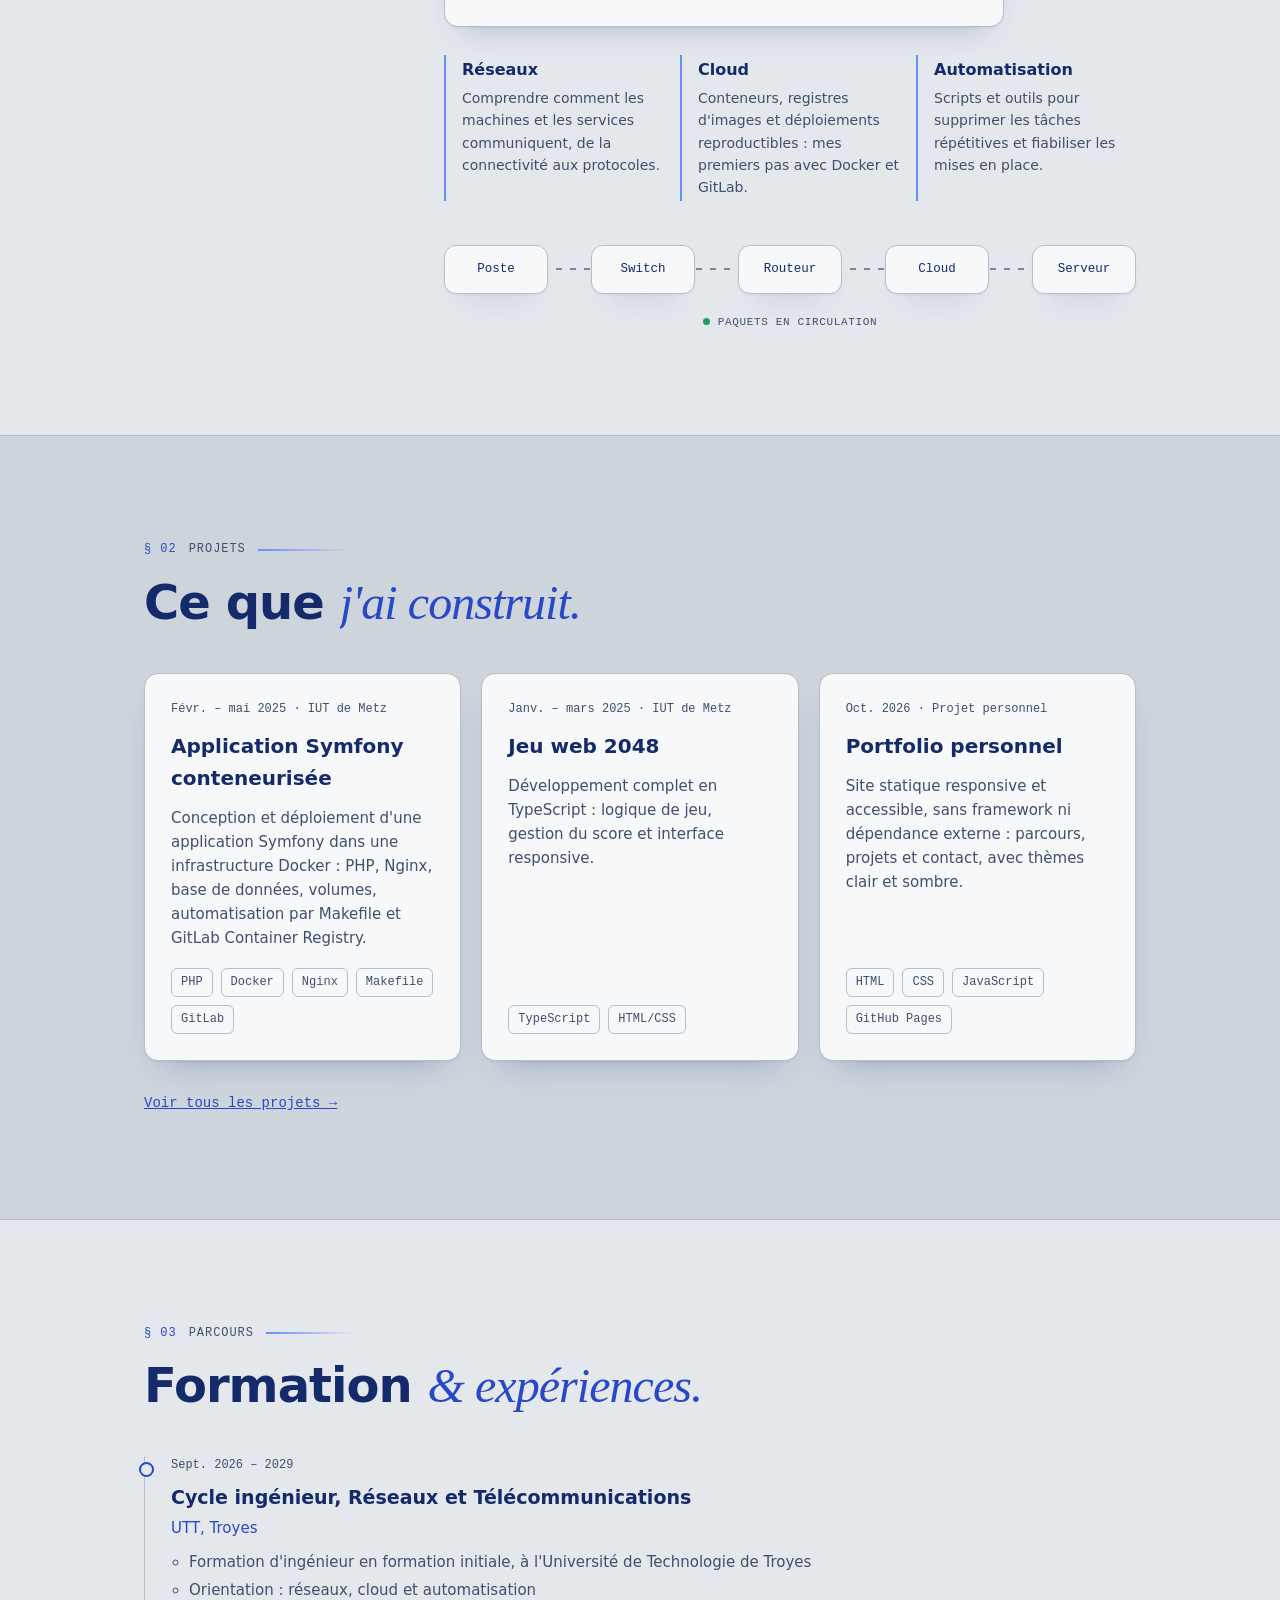
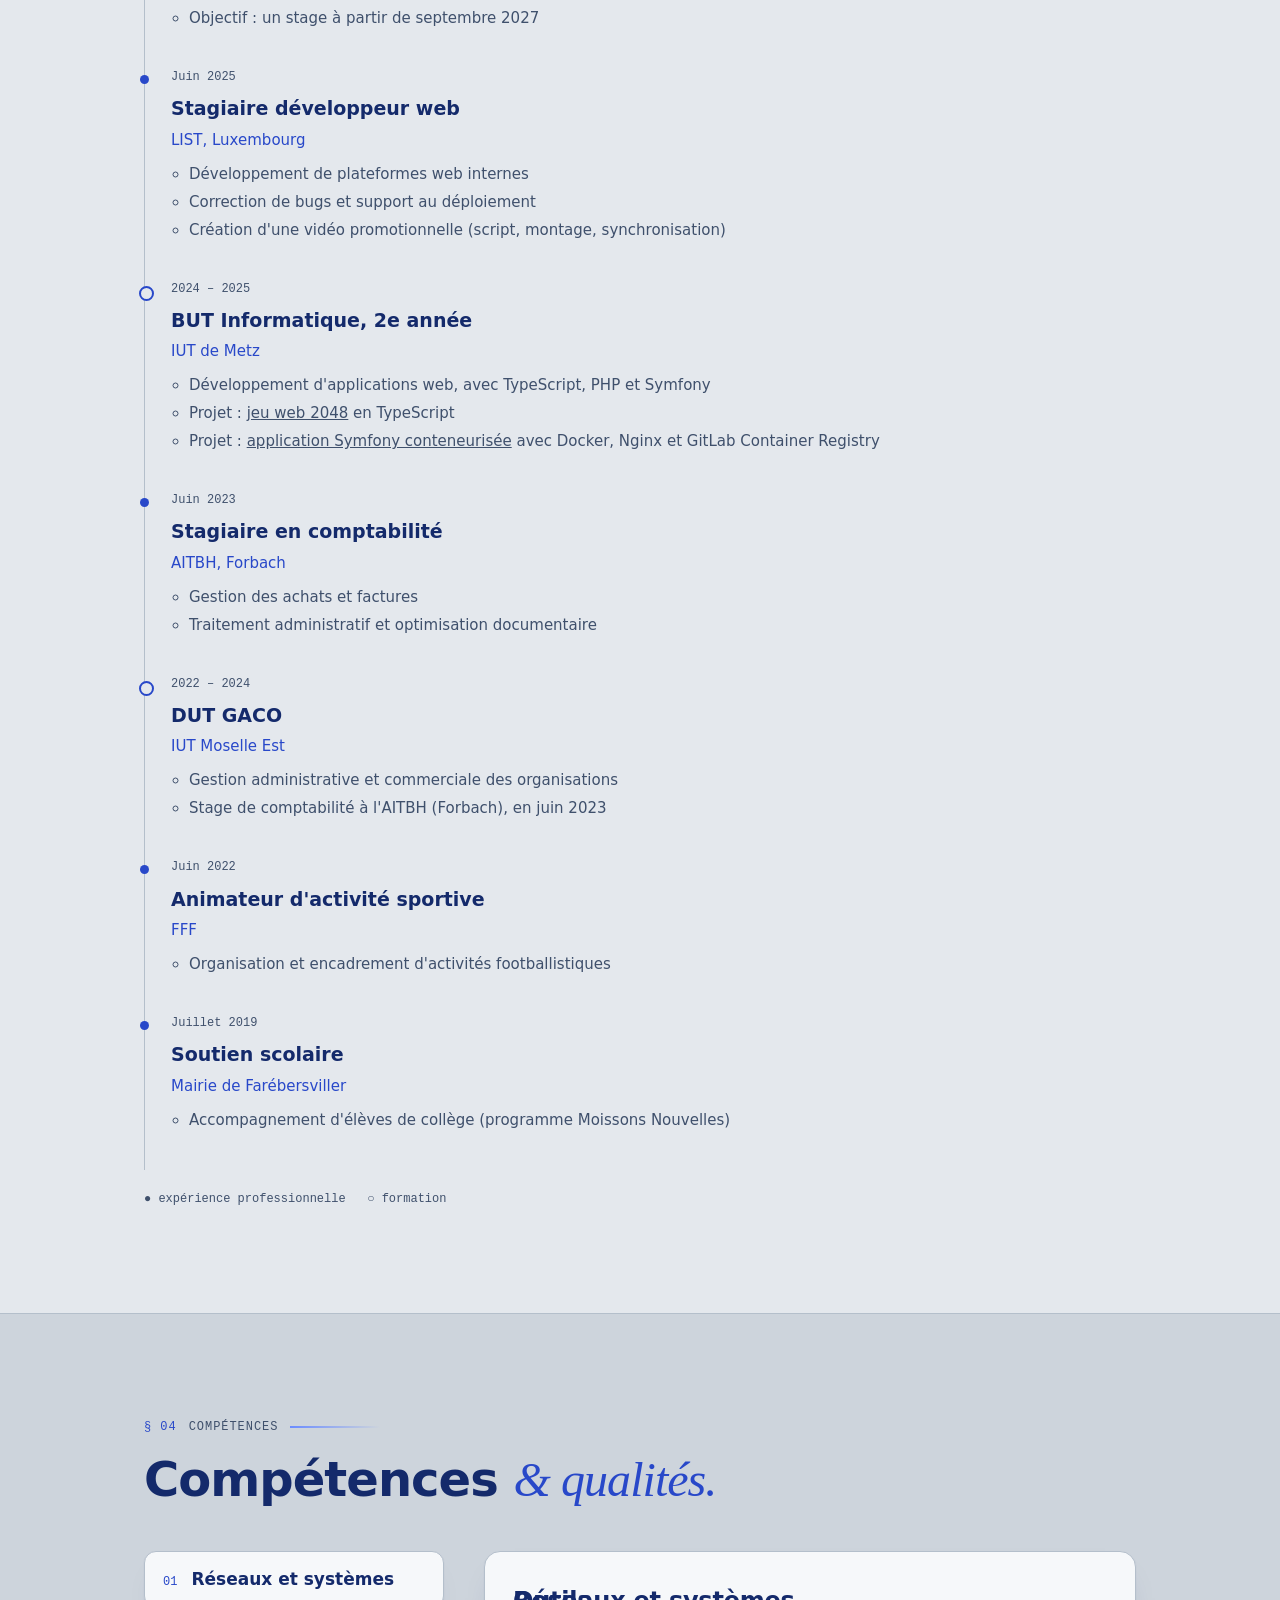
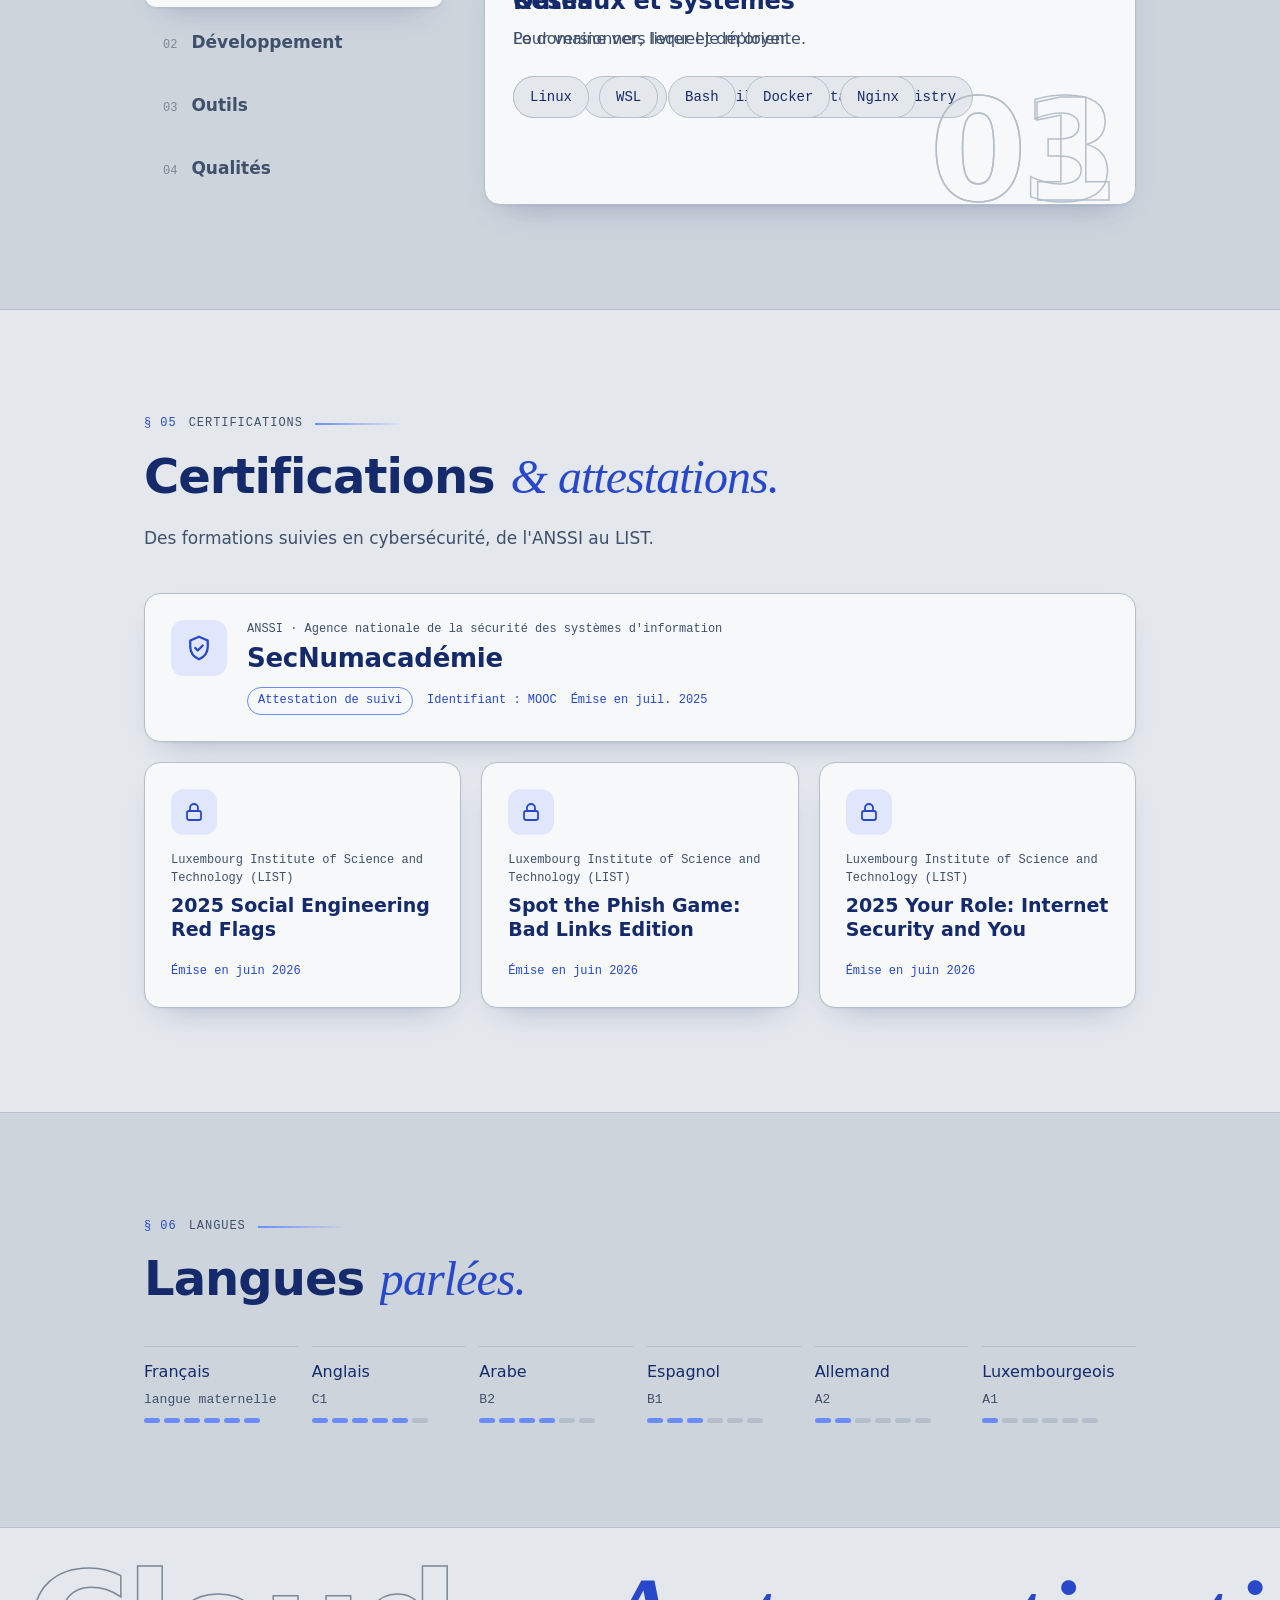
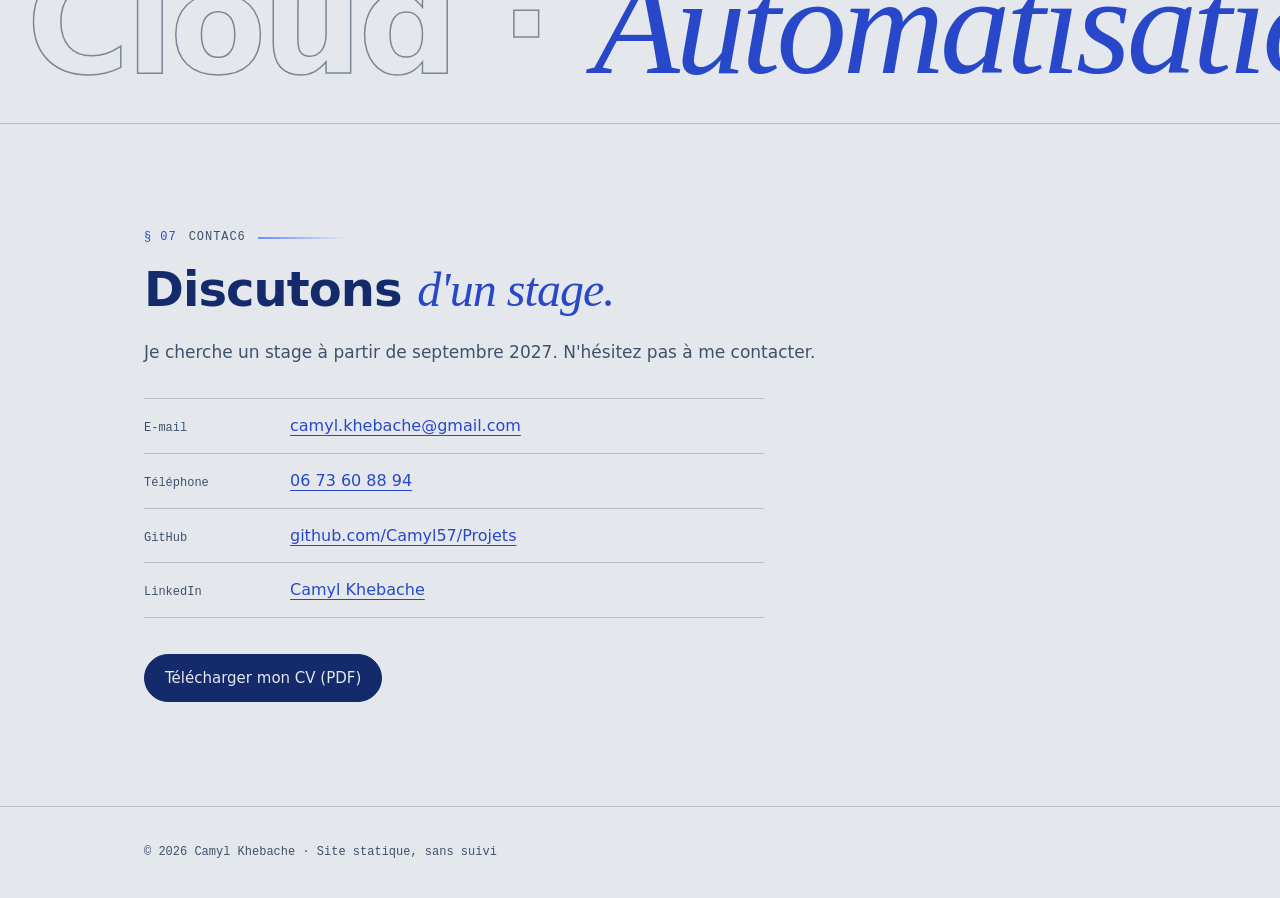
==== commit 64070b2f: "Certifications : retrait de l'expiration, « Émise en »" ====
--- a/index.html
+++ b/index.html
@@ -271,32 +271,27 @@
           <div>
             <p class="cert-org">ANSSI · Agence nationale de la sécurité des systèmes d'information</p>
             <h3>SecNumacadémie</h3>
-            <p class="cert-meta"><span class="tag">Attestation de suivi</span> <span>Identifiant : MOOC</span></p>
+            <p class="cert-meta"><span class="tag">Attestation de suivi</span> <span>Identifiant : MOOC</span> <time datetime="2025-07">Émise en juil. 2025</time></p>
           </div>
-        </div>
-        <div class="validity" data-from="2025-07" data-to="2036-07">
-          <div class="v-top"><span>Émise le <time datetime="2025-07">juil. 2025</time></span><span>Expire le <time datetime="2036-07">juil. 2036</time></span></div>
-          <div class="v-track"><i class="v-fill"></i></div>
-          <p class="v-note">Validité de 11 ans · la barre montre le temps écoulé</p>
         </div>
       </article>
       <article class="cert">
         <span class="cert-ico"><svg viewBox="0 0 24 24" fill="none" stroke="currentColor" stroke-width="1.8" stroke-linecap="round" stroke-linejoin="round" aria-hidden="true"><rect x="5" y="11" width="14" height="9" rx="2"/><path d="M8 11V8a4 4 0 0 1 8 0v3"/></svg></span>
         <p class="cert-org">Luxembourg Institute of Science and Technology (LIST)</p>
         <h3>2025 Social Engineering Red Flags</h3>
-        <p class="cert-meta"><time datetime="2026-06">Émise le juin 2026</time></p>
+        <p class="cert-meta"><time datetime="2026-06">Émise en juin 2026</time></p>
       </article>
       <article class="cert">
         <span class="cert-ico"><svg viewBox="0 0 24 24" fill="none" stroke="currentColor" stroke-width="1.8" stroke-linecap="round" stroke-linejoin="round" aria-hidden="true"><rect x="5" y="11" width="14" height="9" rx="2"/><path d="M8 11V8a4 4 0 0 1 8 0v3"/></svg></span>
         <p class="cert-org">Luxembourg Institute of Science and Technology (LIST)</p>
         <h3>Spot the Phish Game: Bad Links Edition</h3>
-        <p class="cert-meta"><time datetime="2026-06">Émise le juin 2026</time></p>
+        <p class="cert-meta"><time datetime="2026-06">Émise en juin 2026</time></p>
       </article>
       <article class="cert">
         <span class="cert-ico"><svg viewBox="0 0 24 24" fill="none" stroke="currentColor" stroke-width="1.8" stroke-linecap="round" stroke-linejoin="round" aria-hidden="true"><rect x="5" y="11" width="14" height="9" rx="2"/><path d="M8 11V8a4 4 0 0 1 8 0v3"/></svg></span>
         <p class="cert-org">Luxembourg Institute of Science and Technology (LIST)</p>
         <h3>2025 Your Role: Internet Security and You</h3>
-        <p class="cert-meta"><time datetime="2026-06">Émise le juin 2026</time></p>
+        <p class="cert-meta"><time datetime="2026-06">Émise en juin 2026</time></p>
       </article>
     </div>
   </div>
--- a/assets/css/animations.css
+++ b/assets/css/animations.css
@@ -414,17 +414,8 @@
 .cert-main .cert-ico svg { width: 30px; height: 30px; }
 .cert-main h3 { font-size: 26px; letter-spacing: -0.01em; margin: 4px 0 2px; }
 .cert-main .cert-meta { padding-top: 10px; }
-.validity { flex: 1 1 300px; max-width: 460px; }
-.v-top { display: flex; justify-content: space-between; gap: 12px; font-family: var(--mono); font-size: 12px; color: var(--muted); }
-.v-track { height: 8px; margin: 12px 0 10px; border-radius: 99px; background: var(--bg-2); overflow: hidden; }
-.v-fill { display: block; height: 100%; width: var(--p, 0%); border-radius: 99px; background: linear-gradient(90deg, var(--accent-2), var(--accent));
-  transform: scaleX(0); transform-origin: 0 50%; animation: vFill 1.6s cubic-bezier(.2,.7,.2,1) .4s forwards; animation-play-state: paused; }
-.cert-grid.in-view .v-fill, .cert.feat:not([data-reveal]) .v-fill, .cert.feat.in .v-fill { animation-play-state: running; }
-@keyframes vFill { to { transform: scaleX(1); } }
-.v-note { font-size: 13px; color: var(--muted); }
 @media (max-width: 520px) { .cert { padding: 22px 18px; } .cert-main { flex-direction: column; gap: 14px; } .cert-main h3 { font-size: 22px; } }
 
-@media (prefers-reduced-motion: reduce) { .v-fill { animation: none; transform: none; } }
 
 /* Barre du haut : menu plus compact sur écran moyen */
 @media (min-width: 801px) and (max-width: 1040px) { .menu { gap: 14px; } .menu a { font-size: 12px; } .nav-contact { padding: 8px 14px; } }
